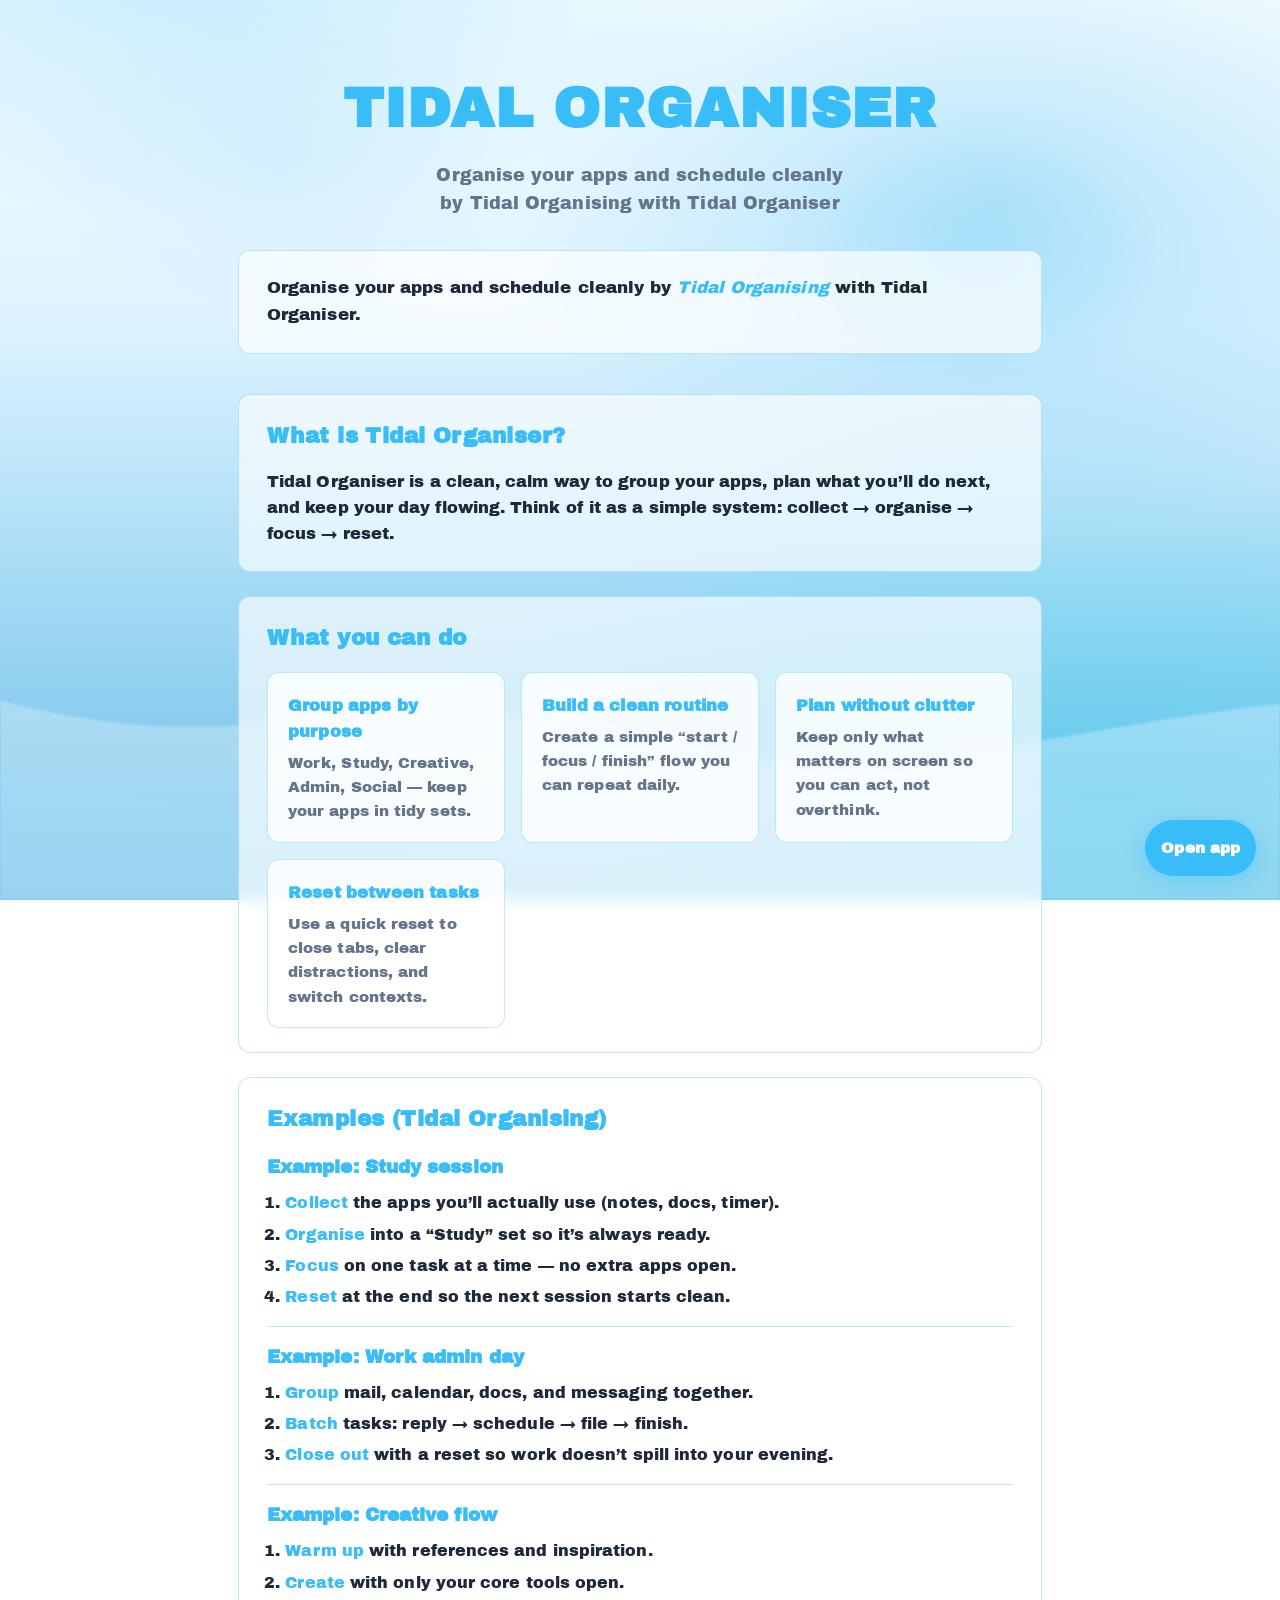
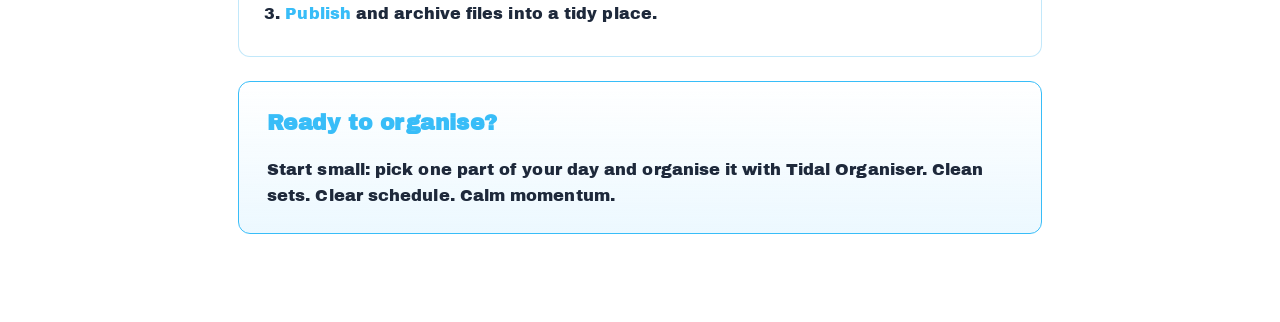
==== index.html @ 1179f768 "Add files via upload" ====
<!DOCTYPE html>
<html lang="en">
<head>
  <meta charset="UTF-8">
  <meta name="viewport" content="width=device-width, initial-scale=1.0">
  <title>TIDAL ORGANISER</title>
  <link rel="preconnect" href="https://fonts.googleapis.com">
  <link rel="preconnect" href="https://fonts.gstatic.com" crossorigin>
  <link href="https://fonts.googleapis.com/css2?family=Archivo+Black&display=swap" rel="stylesheet">
  <link rel="stylesheet" href="styles.css">
</head>
<body>
  <div class="wave-bg" aria-hidden="true"></div>

  <header class="header slide-up">
    <h1 class="brand">Tidal Organiser</h1>
    <p class="tagline">Organise your apps and schedule cleanly by Tidal Organising with Tidal Organiser</p>
  </header>

  <main class="main">
    <section class="intro slide-up">
      <p class="intro-text">Organise your apps and schedule cleanly by <em>Tidal Organising</em> with Tidal Organiser.</p>
    </section>

    <section class="panel slide-up">
      <h2 class="section-title">What is Tidal Organiser?</h2>
      <p class="body-text">
        Tidal Organiser is a clean, calm way to group your apps, plan what you’ll do next, and keep your day flowing.
        Think of it as a simple system: collect → organise → focus → reset.
      </p>
    </section>

    <section class="panel slide-up">
      <h2 class="section-title">What you can do</h2>
      <div class="feature-grid">
        <article class="feature-card">
          <h3 class="feature-title">Group apps by purpose</h3>
          <p class="feature-text">Work, Study, Creative, Admin, Social — keep your apps in tidy sets.</p>
        </article>
        <article class="feature-card">
          <h3 class="feature-title">Build a clean routine</h3>
          <p class="feature-text">Create a simple “start / focus / finish” flow you can repeat daily.</p>
        </article>
        <article class="feature-card">
          <h3 class="feature-title">Plan without clutter</h3>
          <p class="feature-text">Keep only what matters on screen so you can act, not overthink.</p>
        </article>
        <article class="feature-card">
          <h3 class="feature-title">Reset between tasks</h3>
          <p class="feature-text">Use a quick reset to close tabs, clear distractions, and switch contexts.</p>
        </article>
      </div>
    </section>

    <section class="panel slide-up">
      <h2 class="section-title">Examples (Tidal Organising)</h2>

      <div class="example">
        <h3 class="example-title">Example: Study session</h3>
        <ol class="steps">
          <li><strong>Collect</strong> the apps you’ll actually use (notes, docs, timer).</li>
          <li><strong>Organise</strong> into a “Study” set so it’s always ready.</li>
          <li><strong>Focus</strong> on one task at a time — no extra apps open.</li>
          <li><strong>Reset</strong> at the end so the next session starts clean.</li>
        </ol>
      </div>

      <div class="example">
        <h3 class="example-title">Example: Work admin day</h3>
        <ol class="steps">
          <li><strong>Group</strong> mail, calendar, docs, and messaging together.</li>
          <li><strong>Batch</strong> tasks: reply → schedule → file → finish.</li>
          <li><strong>Close out</strong> with a reset so work doesn’t spill into your evening.</li>
        </ol>
      </div>

      <div class="example">
        <h3 class="example-title">Example: Creative flow</h3>
        <ol class="steps">
          <li><strong>Warm up</strong> with references and inspiration.</li>
          <li><strong>Create</strong> with only your core tools open.</li>
          <li><strong>Publish</strong> and archive files into a tidy place.</li>
        </ol>
      </div>
    </section>

    <section class="panel cta slide-up">
      <h2 class="section-title">Ready to organise?</h2>
      <p class="body-text">
        Start small: pick one part of your day and organise it with Tidal Organiser. Clean sets. Clear schedule. Calm momentum.
      </p>
    </section>
  </main>
  <a href="app.html" id="open-app-btn" class="floating-signin-btn" title="Open app">Open app</a>
  <script src="slide-up.js"></script>
  <script>
    (function () {
      var btn = document.getElementById('open-app-btn');
      if (!btn) return;
      btn.href = new URL('app.html', window.location.href).href;
    })();
  </script>
</body>
</html>
---- styles.css ----
:root {
  --sky-white: #ffffff;
  --sky-light: #e0f4ff;
  --sky-blue: #87ceeb;
  --sky-deep: #5eb8e6;
  --tidal-accent: #38bdf8;
  --tidal-text: #1e293b;
  --tidal-text-muted: #64748b;
  --tidal-border: rgba(14, 165, 233, 0.25);
  --font-display: "Archivo Black", sans-serif;
  --font-body: "Archivo Black", sans-serif;
}

*,
*::before,
*::after {
  box-sizing: border-box;
}

/* Slide-up when appearing on screen */
.slide-up {
  opacity: 0;
  transform: translateY(28px);
  transition: opacity 0.6s ease-out, transform 0.6s ease-out;
}

.slide-up.visible {
  opacity: 1;
  transform: translateY(0);
}

body {
  margin: 0;
  min-height: 100vh;
  font-family: var(--font-body);
  font-weight: 400;
  color: var(--tidal-text);
  background: var(--sky-white);
  line-height: 1.6;
  overflow-x: hidden;
}

.signin-bar {
  position: sticky;
  top: 0;
  z-index: 10;
  padding: 0.6rem 1rem;
  font-size: 0.9rem;
  color: var(--tidal-text-muted);
  background: rgba(255, 255, 255, 0.9);
  border-bottom: 1px solid var(--tidal-border);
  backdrop-filter: blur(8px);
}

.signin-bar a {
  color: var(--tidal-accent);
  text-decoration: none;
}

.signin-bar a:hover {
  text-decoration: underline;
}

.signin-bar-email {
  font-size: 0.85em;
  opacity: 0.85;
}

.floating-signin-btn {
  position: fixed;
  bottom: 1.5rem;
  right: 1.5rem;
  z-index: 20;
  display: inline-flex;
  align-items: center;
  justify-content: center;
  min-width: 3.5rem;
  min-height: 3.5rem;
  padding: 0 1rem;
  font-family: var(--font-body);
  font-size: 0.95rem;
  font-weight: 600;
  color: #fff;
  background: var(--tidal-accent);
  border: none;
  border-radius: 50px;
  text-decoration: none;
  box-shadow: 0 4px 20px rgba(56, 189, 248, 0.45);
  transition: transform 0.2s, box-shadow 0.2s;
}

.floating-signin-btn:hover {
  transform: scale(1.05);
  box-shadow: 0 6px 24px rgba(56, 189, 248, 0.5);
}

.wave-bg {
  position: fixed;
  inset: 0;
  z-index: -1;
  background: linear-gradient(180deg, var(--sky-white) 0%, var(--sky-light) 35%, var(--sky-blue) 70%, var(--sky-deep) 100%);
}

.wave-bg::after {
  content: "";
  position: absolute;
  bottom: 0;
  left: 0;
  right: 0;
  height: 40vh;
  background: url("data:image/svg+xml,%3Csvg xmlns='http://www.w3.org/2000/svg' viewBox='0 0 1440 320'%3E%3Cpath fill='%2387ceeb' fill-opacity='0.5' d='M0,192L48,197.3C96,203,192,213,288,229.3C384,245,480,267,576,250.7C672,235,768,181,864,181.3C960,181,1056,235,1152,234.7C1248,235,1344,181,1392,154.7L1440,128L1440,320L0,320Z'%3E%3C/path%3E%3Cpath fill='%23e0f4ff' fill-opacity='0.6' d='M0,96L48,112C96,128,192,160,288,165.3C384,171,480,149,576,154.7C672,160,768,192,864,197.3C960,203,1056,181,1152,165.3C1248,149,1344,139,1392,133.3L1440,128L1440,320L0,320Z'%3E%3C/path%3E%3C/svg%3E") no-repeat bottom center;
  background-size: cover;
  pointer-events: none;
}

.header {
  padding: clamp(2rem, 5vw, 4rem) clamp(1.5rem, 4vw, 3rem) clamp(1.5rem, 3vw, 2rem);
  text-align: center;
}

.brand {
  font-family: var(--font-display);
  font-size: clamp(2.25rem, 6vw, 3.5rem);
  font-weight: 600;
  color: var(--tidal-accent);
  letter-spacing: 0.02em;
  margin: 0 0 0.5rem;
  text-transform: uppercase;
}

.tagline {
  font-size: clamp(0.95rem, 2vw, 1.1rem);
  font-weight: 300;
  color: var(--tidal-text-muted);
  max-width: 36ch;
  margin: 0 auto;
}

.main {
  max-width: 900px;
  margin: 0 auto;
  padding: 0 clamp(1.5rem, 4vw, 3rem) 4rem;
}

.intro {
  margin-bottom: 2.5rem;
  padding: 1.5rem 1.75rem;
  background: rgba(255, 255, 255, 0.7);
  border: 1px solid var(--tidal-border);
  border-radius: 12px;
  backdrop-filter: blur(8px);
}

.intro-text {
  margin: 0;
  font-size: 1.05rem;
  color: var(--tidal-text);
}

.intro-text em {
  font-family: var(--font-display);
  font-style: italic;
  color: var(--tidal-accent);
}

.section-title {
  font-family: var(--font-display);
  font-size: 1.5rem;
  font-weight: 600;
  color: var(--tidal-accent);
  margin: 0 0 1rem;
}

.panel {
  margin-bottom: 1.5rem;
  padding: 1.5rem 1.75rem;
  background: rgba(255, 255, 255, 0.65);
  border: 1px solid var(--tidal-border);
  border-radius: 12px;
  backdrop-filter: blur(8px);
}

.body-text {
  margin: 0;
  color: var(--tidal-text);
  font-weight: 300;
  font-size: 1.02rem;
}

.feature-grid {
  display: grid;
  grid-template-columns: repeat(auto-fit, minmax(220px, 1fr));
  gap: 1rem;
}

.feature-card {
  background: rgba(255, 255, 255, 0.8);
  border: 1px solid var(--tidal-border);
  border-radius: 12px;
  padding: 1.25rem 1.25rem 1.15rem;
  transition: transform 0.2s ease, border-color 0.2s ease, box-shadow 0.2s ease;
}

.feature-card:hover {
  transform: translateY(-2px);
  border-color: var(--tidal-accent);
  box-shadow: 0 10px 30px rgba(14, 165, 233, 0.15);
}

.feature-title {
  margin: 0 0 0.35rem;
  font-size: 1.02rem;
  font-weight: 600;
  letter-spacing: 0.01em;
  color: var(--tidal-accent);
}

.feature-text {
  margin: 0;
  color: var(--tidal-text-muted);
  font-size: 0.95rem;
  font-weight: 300;
}

.example {
  margin-top: 1rem;
  padding-top: 1rem;
  border-top: 1px solid var(--tidal-border);
}

.example:first-of-type {
  margin-top: 0;
  padding-top: 0;
  border-top: none;
}

.example-title {
  margin: 0 0 0.5rem;
  font-family: var(--font-display);
  font-weight: 600;
  font-size: 1.15rem;
  color: var(--tidal-accent);
}

.steps {
  margin: 0;
  padding-left: 1.15rem;
  color: var(--tidal-text);
  font-weight: 300;
}

.steps li {
  margin: 0.35rem 0;
}

.steps strong {
  color: var(--tidal-accent);
  font-weight: 500;
}

.cta {
  background: linear-gradient(180deg, rgba(255, 255, 255, 0.85), rgba(224, 244, 255, 0.6));
  border-color: var(--tidal-accent);
}

/* App page (signed-in) */
.app-shell {
  display: flex;
  height: 100vh;
  overflow: hidden;
}

.app-sidebar {
  width: 200px;
  height: 100vh;
  padding: 1.25rem 1rem;
  background: rgba(255, 255, 255, 0.9);
  border-right: 1px solid var(--tidal-border);
  backdrop-filter: blur(12px);
  display: flex;
  flex-direction: column;
  gap: 1rem;
  overflow: hidden;
  flex-shrink: 0;
}

.app-sidebar-title {
  font-family: var(--font-display);
  font-size: 1.1rem;
  letter-spacing: 0.12em;
  text-transform: uppercase;
  color: var(--tidal-accent);
}

.app-sidebar-nav {
  display: flex;
  flex-direction: column;
  gap: 0.5rem;
}

.app-sidebar-item {
  display: block;
  text-align: left;
  padding: 0.5rem 0.7rem;
  border-radius: 8px;
  border: 1px solid transparent;
  background: transparent;
  color: var(--tidal-text-muted);
  font-family: var(--font-body);
  font-size: 0.9rem;
  cursor: pointer;
  text-decoration: none;
  transition: background 0.15s ease, color 0.15s ease, border-color 0.15s ease;
}

.app-sidebar-item:hover {
  background: rgba(224, 244, 255, 0.8);
  border-color: var(--tidal-border);
  color: var(--tidal-text);
}

.app-sidebar-item.is-active {
  background: var(--tidal-accent);
  border-color: var(--tidal-accent);
  color: #fff;
}

.app-content {
  flex: 1;
  display: flex;
  flex-direction: column;
  min-height: 0;
  overflow-y: auto;
}
.app-header {
  position: sticky;
  top: 0;
  z-index: 15;
  display: flex;
  align-items: center;
  justify-content: space-between;
  padding: 0.9rem 1.5rem;
  background: rgba(255, 255, 255, 0.95);
  border-bottom: 1px solid var(--tidal-border);
  backdrop-filter: blur(10px);
}

.app-logo {
  font-family: var(--font-display);
  font-size: 1.15rem;
  letter-spacing: 0.08em;
  color: var(--tidal-accent);
}

.app-nav {
  display: flex;
  align-items: center;
  gap: 0.75rem;
  width: 100%;
}

.app-tab {
  border: 1px solid transparent;
  background: transparent;
  color: var(--tidal-text-muted);
  padding: 0.35rem 0.9rem;
  border-radius: 999px;
  font-family: var(--font-body);
  font-size: 0.9rem;
  cursor: pointer;
  transition: background 0.15s ease, color 0.15s ease, border-color 0.15s ease;
}

.app-tab:hover {
  border-color: var(--tidal-border);
  background: rgba(224, 244, 255, 0.7);
}

.app-tab-active {
  color: #fff;
  background: var(--tidal-accent);
  border-color: var(--tidal-accent);
}

.app-user {
  display: flex;
  flex-direction: column;
  align-items: flex-end;
  margin-left: 1rem;
}

.app-user-name {
  font-size: 0.9rem;
  font-weight: 600;
}

.app-user-email {
  font-size: 0.8rem;
  color: var(--tidal-text-muted);
}

.app-logout {
  margin-left: 0.75rem;
  font-size: 0.85rem;
  color: var(--tidal-accent);
  text-decoration: none;
}

.app-name-btn {
  margin-left: 0.75rem;
  border: 1px solid rgba(56, 189, 248, 0.35);
  background: rgba(255, 255, 255, 0.9);
  color: var(--tidal-text);
  border-radius: 999px;
  padding: 0.45rem 0.85rem;
  font-family: var(--font-body);
  font-size: 0.85rem;
  font-weight: 800;
  letter-spacing: 0.02em;
  cursor: pointer;
}

.app-points {
  margin-left: auto;
  padding: 0.35rem 0.7rem;
  border-radius: 999px;
  border: 1px solid var(--tidal-border);
  background: rgba(255, 255, 255, 0.9);
  color: var(--tidal-accent);
  font-size: 0.86rem;
  font-weight: 700;
}

.app-shards {
  padding: 0.35rem 0.7rem;
  border-radius: 999px;
  border: 1px solid rgba(236, 72, 153, 0.35);
  background: rgba(253, 242, 248, 0.9);
  color: #db2777;
  font-size: 0.86rem;
  font-weight: 700;
}

.app-streak {
  padding: 0.35rem 0.7rem;
  border-radius: 999px;
  border: 1px solid rgba(251, 146, 60, 0.4);
  background: rgba(255, 247, 237, 0.88);
  color: #c2410c;
  font-size: 0.86rem;
  font-weight: 700;
}

.app-logout:hover {
  text-decoration: underline;
}

.name-prompt-overlay {
  position: fixed;
  inset: 0;
  z-index: 2147483647;
  display: flex;
  align-items: center;
  justify-content: center;
  padding: 1.25rem;
  background: rgba(2, 6, 23, 0.45);
  opacity: 0;
  visibility: hidden;
  pointer-events: none;
  transition: opacity 0.22s ease, visibility 0.22s ease;
}

.name-prompt-overlay.is-open {
  opacity: 1;
  visibility: visible;
  pointer-events: auto;
}

.name-prompt-card {
  width: min(520px, 92vw);
  border-radius: 16px;
  border: 1px solid rgba(56, 189, 248, 0.28);
  background: rgba(255, 255, 255, 0.94);
  box-shadow: 0 20px 60px rgba(2, 132, 199, 0.18);
  backdrop-filter: blur(12px) saturate(1.1);
  padding: 1.05rem 1.05rem 1rem;
}

.name-prompt-title {
  margin: 0 0 0.2rem;
  font-family: var(--font-display);
  color: var(--tidal-accent);
  font-size: 1.1rem;
}

.name-prompt-subtitle {
  margin: 0 0 0.9rem;
  color: var(--tidal-text-muted);
  font-size: 0.92rem;
}

.name-prompt-form {
  display: flex;
  flex-direction: column;
  gap: 0.65rem;
}

.name-prompt-actions {
  display: flex;
  justify-content: flex-end;
  gap: 0.55rem;
}

.app-main {
  width: 100%;
  margin: 1.5rem 0 3rem;
  padding: 0 clamp(1.5rem, 4vw, 3rem);
  box-sizing: border-box;
}

#apps-panel {
  max-width: 900px;
  margin: 0 auto;
}

#schedule-panel {
  width: 100%;
  max-width: none;
}

#whiteboard-panel {
  width: 100%;
  max-width: none;
}

#customisation-panel {
  width: 100%;
  max-width: none;
}

.plinko-back-btn {
  border: 1px solid var(--tidal-border);
  background: #fff;
  color: var(--tidal-text);
  border-radius: 8px;
  font-family: var(--font-body);
  font-size: 0.85rem;
  padding: 0.35rem 0.65rem;
  cursor: pointer;
}

.whiteboard-embed-wrap {
  width: 100%;
  min-height: 70vh;
  border: 1px solid var(--tidal-border);
  border-radius: 12px;
  overflow: hidden;
  background: rgba(255, 255, 255, 0.85);
}

.whiteboard-embed-frame {
  width: 100%;
  height: 70vh;
  border: 0;
  display: block;
}

.app-panel {
  display: none;
}

.app-panel-active {
  display: block;
}

/* Apps: Add link + link cards */
.apps-toolbar {
  display: flex;
  align-items: center;
  gap: 0.65rem;
  margin-bottom: 1.25rem;
}

.add-link-btn {
  display: inline-flex;
  align-items: center;
  padding: 0.5rem 1rem;
  font-family: var(--font-body);
  font-size: 0.95rem;
  font-weight: 600;
  color: #fff;
  background: var(--tidal-accent);
  border: none;
  border-radius: 8px;
  cursor: pointer;
  transition: transform 0.15s ease, box-shadow 0.15s ease;
}

.add-link-btn:hover {
  transform: translateY(-1px);
  box-shadow: 0 4px 14px rgba(56, 189, 248, 0.4);
}

.add-link-btn-danger {
  background: #fff;
  color: #ef4444;
  border: 1px solid rgba(239, 68, 68, 0.45);
}

.add-link-btn-danger:hover {
  box-shadow: 0 4px 14px rgba(239, 68, 68, 0.24);
}

.add-link-btn-danger.is-active {
  background: #ef4444;
  color: #fff;
  border-color: #ef4444;
}

#edit-apps-btn.is-active {
  background: #0ea5e9;
  border-color: #0284c7;
  color: #fff;
}

.upcoming-panel {
  margin-bottom: 1rem;
  padding: 0.9rem 1rem;
  background: rgba(255, 255, 255, 0.88);
  border: 1px solid var(--tidal-border);
  border-radius: 12px;
  min-height: 130px;
}

.upcoming-header {
  display: flex;
  align-items: baseline;
  justify-content: space-between;
  margin-bottom: 0.65rem;
  gap: 0.5rem;
}

.upcoming-title {
  margin: 0;
  font-family: var(--font-display);
  font-size: 1rem;
  color: var(--tidal-accent);
}

.upcoming-subtitle {
  font-size: 0.78rem;
  color: var(--tidal-text-muted);
}

.upcoming-list {
  margin: 0;
  padding: 0;
  list-style: none;
  display: grid;
  gap: 0.45rem;
}

.upcoming-item {
  display: grid;
  grid-template-columns: auto minmax(0, 1fr) auto;
  align-items: stretch;
  gap: 0.55rem;
  padding: 0.45rem 0.5rem;
  border-radius: 8px;
  background: rgba(224, 244, 255, 0.45);
  border: 1px solid rgba(158, 207, 232, 0.45);
}

.upcoming-item-color {
  width: 8px;
  min-height: 100%;
  border-radius: 99px;
}

.upcoming-item-main {
  display: flex;
  flex-direction: column;
  justify-content: center;
  min-width: 0;
}

.upcoming-item-name {
  font-size: 0.88rem;
  font-weight: 600;
  color: var(--tidal-text);
  white-space: normal;
  overflow: visible;
  text-overflow: initial;
}

.upcoming-overdue-warning {
  color: #b91c1c;
  font-size: 0.72rem;
  font-weight: 700;
  margin-left: 0.3rem;
}

.upcoming-item-time {
  font-size: 0.8rem;
  color: var(--tidal-text-muted);
}

.upcoming-timer {
  margin-top: 0.2rem;
  font-size: 0.75rem;
  color: var(--tidal-accent);
  font-weight: 700;
  font-variant-numeric: tabular-nums;
}

.upcoming-timer.done-time {
  color: rgba(21, 128, 61, 0.95);
}

.upcoming-item-actions {
  display: flex;
  flex-direction: column;
  gap: 0.3rem;
  justify-content: center;
}

.upcoming-priority-edit {
  margin-top: 0.25rem;
  font-size: 0.75rem;
  color: var(--tidal-text-muted);
}

.upcoming-status-btn {
  border: 1px solid var(--tidal-border);
  background: rgba(255, 255, 255, 0.85);
  color: var(--tidal-text-muted);
  border-radius: 6px;
  font-size: 0.73rem;
  line-height: 1;
  padding: 0.3rem 0.42rem;
  cursor: pointer;
}

.upcoming-delete-btn {
  border: 1px solid rgba(239, 68, 68, 0.5);
  background: rgba(255, 255, 255, 0.92);
  color: #b91c1c;
  border-radius: 6px;
  font-size: 0.73rem;
  line-height: 1;
  padding: 0.3rem 0.42rem;
  cursor: pointer;
}

.upcoming-delete-btn:hover {
  background: rgba(254, 242, 242, 0.9);
}

.upcoming-status-btn:hover {
  border-color: var(--tidal-accent);
  color: var(--tidal-text);
}

.upcoming-status-btn.is-active {
  background: var(--tidal-accent);
  color: #fff;
  border-color: var(--tidal-accent);
}

.upcoming-item.status-done .upcoming-status-btn.is-active {
  background: rgba(22, 163, 74, 0.95);
  border-color: rgba(22, 163, 74, 0.95);
}

.upcoming-item.status-in_progress {
  background: rgba(56, 189, 248, 0.16);
  border-color: rgba(56, 189, 248, 0.4);
}

.upcoming-item.status-done {
  background: rgba(34, 197, 94, 0.16);
  border-color: rgba(34, 197, 94, 0.45);
  backdrop-filter: blur(6px);
  box-shadow: inset 0 1px 0 rgba(255, 255, 255, 0.45);
}

.upcoming-item.status-done .upcoming-item-name,
.upcoming-item.status-done .upcoming-item-time {
  color: rgba(22, 101, 52, 0.96);
}

.upcoming-item.status-done .upcoming-item-color {
  background: linear-gradient(180deg, rgba(74, 222, 128, 0.95), rgba(22, 163, 74, 0.95)) !important;
}

.schedule-priority-badge {
  display: inline-flex;
  align-items: center;
  margin-left: 0.35rem;
  padding: 0.08rem 0.42rem;
  border-radius: 999px;
  border: 1px solid transparent;
  font-size: 0.66rem;
  font-weight: 700;
  text-transform: uppercase;
  letter-spacing: 0.02em;
}

.schedule-priority-badge.priority-high {
  background: rgba(254, 226, 226, 0.95);
  border-color: rgba(239, 68, 68, 0.45);
  color: #b91c1c;
}

.schedule-priority-badge.priority-medium {
  background: rgba(254, 243, 199, 0.95);
  border-color: rgba(245, 158, 11, 0.45);
  color: #92400e;
}

.schedule-priority-badge.priority-low {
  background: rgba(220, 252, 231, 0.95);
  border-color: rgba(34, 197, 94, 0.45);
  color: #166534;
}

.schedule-priority-badge.priority-none {
  background: rgba(226, 232, 240, 0.85);
  border-color: rgba(100, 116, 139, 0.35);
  color: #334155;
}

.schedule-priority-select {
  padding: 0.22rem 0.4rem;
  border-radius: 7px;
  border: 1px solid var(--tidal-border);
  font-family: var(--font-body);
  font-size: 0.74rem;
  background: rgba(255, 255, 255, 0.92);
  color: var(--tidal-text);
}

.inline-priority-select {
  margin-left: 0.28rem;
}

.upcoming-item.is-fading-out {
  opacity: 0;
  transform: translateY(-6px);
  transition: opacity 0.22s ease, transform 0.22s ease;
}

.upcoming-empty {
  color: var(--tidal-text-muted);
  font-size: 0.9rem;
  padding: 0.25rem 0.1rem;
}

.upcoming-view-all-btn {
  margin-top: 0.65rem;
  width: 100%;
  border: 1px solid var(--tidal-border);
  background: #fff;
  color: var(--tidal-accent);
  border-radius: 8px;
  padding: 0.52rem 0.75rem;
  font-family: var(--font-body);
  font-size: 0.86rem;
  font-weight: 700;
  cursor: pointer;
}

.upcoming-view-all-btn:hover {
  border-color: var(--tidal-accent);
  background: rgba(224, 244, 255, 0.55);
}

.daily-motivation-panel {
  width: min(320px, 100%);
  min-height: 360px;
  margin: 0;
  padding: 0.9rem 1rem;
  background: rgba(255, 255, 255, 0.9);
  border: 1px solid var(--tidal-border);
  border-radius: 12px;
  box-sizing: border-box;
  flex-shrink: 0;
}

.daily-motivation-title {
  margin: 0 0 0.65rem;
  text-align: right;
  font-family: var(--font-display);
  font-size: 1rem;
  color: var(--tidal-accent);
}

.daily-motivation-text {
  margin: 0;
  font-size: 0.92rem;
  line-height: 1.55;
  color: var(--tidal-text);
}

.daily-quests {
  margin-top: 0.85rem;
  padding-top: 0.7rem;
  border-top: 1px solid var(--tidal-border);
}

.daily-quests-title {
  margin: 0 0 0.45rem;
  font-size: 0.86rem;
  color: var(--tidal-accent);
  font-family: var(--font-display);
}

.daily-quests-list {
  margin: 0;
  padding: 0;
  list-style: none;
  display: flex;
  flex-direction: column;
  gap: 0.35rem;
}

.daily-quests-item {
  display: flex;
  align-items: center;
  justify-content: space-between;
  gap: 0.5rem;
  font-size: 0.78rem;
  color: var(--tidal-text);
  padding: 0.35rem 0.45rem;
  border-radius: 8px;
  background: rgba(224, 244, 255, 0.5);
  border: 1px solid rgba(158, 207, 232, 0.45);
}

.daily-quests-item.is-complete {
  border-color: rgba(74, 222, 128, 0.5);
  background: rgba(34, 197, 94, 0.12);
  color: #166534;
}

.daily-quests-points {
  font-weight: 700;
  color: var(--tidal-accent);
}

.main-menu-lower {
  display: flex;
  align-items: flex-start;
  gap: 1rem;
}

.main-menu-lower .app-links-grid {
  flex: 1;
  min-width: 0;
}

@media (max-width: 980px) {
  .main-menu-lower {
    flex-direction: column;
  }

  .daily-motivation-panel {
    width: 100%;
    min-height: 0;
  }
}

#all-schedules-panel {
  width: 100%;
  max-width: none;
}

.all-schedules-panel-card {
  background: rgba(255, 255, 255, 0.92);
  border: 1px solid var(--tidal-border);
  border-radius: 12px;
  padding: 0.85rem 0.95rem;
}

.all-schedules-controls {
  margin-top: 0.6rem;
  display: flex;
  align-items: center;
  gap: 0.55rem;
}

.all-schedules-list {
  margin-top: 0.65rem;
}

.all-schedules-date-header {
  list-style: none;
  margin: 0.15rem 0 0.25rem;
  padding: 0.2rem 0.2rem;
  font-family: var(--font-display);
  font-size: 0.95rem;
  color: var(--tidal-accent);
}

.schedule-complete-overlay {
  position: fixed;
  inset: 0;
  z-index: 2147483646;
  display: none;
  align-items: center;
  justify-content: center;
  background: rgba(15, 23, 42, 0.24);
  backdrop-filter: blur(2px);
}

.schedule-complete-overlay.is-open {
  display: flex;
  animation: schedule-complete-fade 1.9s ease forwards;
}

.schedule-complete-card {
  background: rgba(255, 255, 255, 0.92);
  border: 1px solid rgba(34, 197, 94, 0.55);
  border-radius: 14px;
  padding: 1rem 1.2rem;
  min-width: min(560px, 92vw);
  text-align: center;
  box-shadow: 0 16px 35px rgba(0, 0, 0, 0.18);
}

.schedule-complete-card h3 {
  margin: 0 0 0.3rem;
  font-family: var(--font-display);
  color: #16a34a;
}

.schedule-complete-card p {
  margin: 0;
  color: var(--tidal-text);
  font-size: 0.95rem;
}

.streak-login-overlay {
  position: fixed;
  inset: 0;
  z-index: 2147483645;
  display: none;
  align-items: center;
  justify-content: center;
  background: rgba(15, 23, 42, 0.22);
  backdrop-filter: blur(2px);
}

.streak-login-overlay.is-open {
  display: flex;
  animation: streak-login-fade 2.2s ease forwards;
}

.streak-login-card {
  background: rgba(255, 255, 255, 0.95);
  border: 1px solid rgba(251, 146, 60, 0.55);
  border-radius: 14px;
  padding: 1rem 1.3rem;
  min-width: min(560px, 92vw);
  text-align: center;
  box-shadow: 0 16px 35px rgba(0, 0, 0, 0.2);
}

.streak-login-card h3 {
  margin: 0;
  font-family: var(--font-display);
  color: #c2410c;
  font-size: 1.1rem;
}

@keyframes schedule-complete-fade {
  0% { opacity: 0; }
  12% { opacity: 1; }
  76% { opacity: 1; }
  100% { opacity: 0; }
}

@keyframes streak-login-fade {
  0% { opacity: 0; }
  12% { opacity: 1; }
  80% { opacity: 1; }
  100% { opacity: 0; }
}

.app-links-grid {
  display: grid;
  grid-template-columns: repeat(auto-fill, minmax(100px, 1fr));
  gap: 1rem;
}

.app-link-card {
  display: flex;
  flex-direction: column;
  align-items: center;
  justify-content: center;
  padding: 1rem 0.75rem;
  background: rgba(255, 255, 255, 0.8);
  border: 1px solid var(--tidal-border);
  border-radius: 12px;
  text-decoration: none;
  color: var(--tidal-text);
  width: 100%;
  font-family: var(--font-body);
  cursor: pointer;
  transition: border-color 0.2s ease, box-shadow 0.2s ease, transform 0.2s ease;
}

.app-link-card:hover {
  border-color: var(--tidal-accent);
  box-shadow: 0 6px 20px rgba(56, 189, 248, 0.15);
  transform: translateY(-2px);
}

.app-link-card-delete {
  border-color: rgba(239, 68, 68, 0.5);
  cursor: pointer;
  position: relative;
}

.app-link-card-delete:hover {
  border-color: #ef4444;
  box-shadow: 0 6px 18px rgba(239, 68, 68, 0.2);
}

.app-link-remove-badge {
  margin-top: 0.45rem;
  padding: 0.14rem 0.4rem;
  border-radius: 999px;
  background: #ef4444;
  color: #fff;
  font-size: 0.72rem;
  font-weight: 600;
}

.app-link-edit-badge {
  margin-top: 0.35rem;
  padding: 0.1rem 0.35rem;
  border-radius: 999px;
  background: rgba(14, 165, 233, 0.16);
  color: var(--tidal-accent);
  font-size: 0.68rem;
  font-weight: 700;
}

.app-link-icon {
  width: 48px;
  height: 48px;
  object-fit: contain;
  margin-bottom: 0.5rem;
}

.app-link-icon-large {
  transform: scale(1.5);
  transform-origin: center;
}

.app-link-folder {
  border-style: dashed;
}

.app-link-folder-icon {
  font-size: 1.7rem;
  line-height: 1;
  margin-bottom: 0.45rem;
}

.app-link-folder-count {
  margin-top: 0.3rem;
  font-size: 0.72rem;
  color: var(--tidal-text-muted);
  font-weight: 700;
}

.app-links-grid.is-editing:not(.is-drag-active) .app-link-card {
  animation: app-card-wiggle 0.55s ease-in-out infinite alternate;
}

.app-link-card.is-dragging {
  opacity: 0.45;
  transform: scale(0.98);
}

.app-link-folder.is-drop-target {
  border-color: var(--tidal-accent);
  box-shadow: 0 0 0 2px rgba(56, 189, 248, 0.34), 0 8px 20px rgba(56, 189, 248, 0.2);
}

.app-link-card.is-swap-target {
  border-color: rgba(56, 189, 248, 0.75);
  box-shadow: 0 0 0 2px rgba(56, 189, 248, 0.25), 0 8px 16px rgba(56, 189, 248, 0.18);
  transform: scale(1.03);
}

@keyframes app-card-wiggle {
  0% { transform: rotate(-1.2deg); }
  100% { transform: rotate(1.2deg); }
}

.app-edit-overlay,
.folder-view-overlay {
  position: fixed;
  inset: 0;
  z-index: 2147483646;
  display: flex;
  align-items: center;
  justify-content: center;
  padding: 1rem;
  background: rgba(2, 6, 23, 0.4);
  backdrop-filter: blur(3px);
  opacity: 0;
  visibility: hidden;
  pointer-events: none;
  transition: opacity 0.24s ease, visibility 0.24s ease, backdrop-filter 0.24s ease;
}

.app-edit-overlay.is-open,
.folder-view-overlay.is-open {
  opacity: 1;
  visibility: visible;
  pointer-events: auto;
}

.app-edit-card,
.folder-view-card {
  width: min(560px, 94vw);
  border-radius: 14px;
  border: 1px solid var(--tidal-border);
  background: rgba(255, 255, 255, 0.95);
  box-shadow: 0 16px 32px rgba(0, 0, 0, 0.26);
  padding: 1rem 1.1rem;
  opacity: 0;
  transform: translateY(8px) scale(0.985);
  transition: opacity 0.22s ease, transform 0.22s ease;
}

.app-edit-overlay.is-open .app-edit-card,
.folder-view-overlay.is-open .folder-view-card {
  opacity: 1;
  transform: translateY(0) scale(1);
}

.app-edit-title,
.folder-view-title {
  margin: 0;
  font-family: var(--font-display);
  color: var(--tidal-accent);
  font-size: 1.1rem;
}

.app-edit-subtitle {
  margin: 0.3rem 0 0.7rem;
  color: var(--tidal-text-muted);
  font-size: 0.9rem;
}

.app-edit-actions {
  display: flex;
  flex-wrap: wrap;
  gap: 0.5rem;
}

.app-edit-rename-row {
  margin-top: 0.75rem;
  display: flex;
  gap: 0.5rem;
}

.app-edit-rename-row .add-link-input {
  flex: 1;
}

.folder-view-header {
  display: flex;
  justify-content: space-between;
  align-items: center;
  gap: 0.5rem;
}

.folder-view-list {
  margin: 0.8rem 0 0;
  padding: 0;
  list-style: none;
  display: grid;
  gap: 0.45rem;
}

.folder-view-item {
  display: flex;
  align-items: center;
  gap: 0.45rem;
}

.folder-view-empty {
  color: var(--tidal-text-muted);
  font-size: 0.9rem;
  padding: 0.2rem 0.1rem;
}

.folder-view-app-btn {
  flex: 1;
  display: flex;
  align-items: center;
  gap: 0.55rem;
  border: 1px solid var(--tidal-border);
  border-radius: 10px;
  background: rgba(255, 255, 255, 0.88);
  padding: 0.5rem 0.6rem;
  text-align: left;
  font-family: var(--font-body);
  cursor: pointer;
}

.folder-view-app-btn:hover {
  border-color: var(--tidal-accent);
}

.folder-view-app-icon {
  width: 24px;
  height: 24px;
  object-fit: contain;
  flex-shrink: 0;
}

.folder-view-app-icon-large {
  transform: scale(1.5);
  transform-origin: center;
}

.folder-view-app-name {
  font-size: 0.87rem;
  color: var(--tidal-text);
}

.folder-view-remove-btn {
  border: 1px solid var(--tidal-border);
  background: rgba(255, 255, 255, 0.92);
  color: var(--tidal-text-muted);
  border-radius: 8px;
  font-family: var(--font-body);
  font-size: 0.78rem;
  padding: 0.4rem 0.55rem;
  cursor: pointer;
  white-space: nowrap;
}

.folder-view-remove-btn:hover {
  border-color: var(--tidal-accent);
  color: var(--tidal-text);
}

.tidal-store-header {
  display: grid;
  gap: 0.6rem;
  margin-top: 0.75rem;
}

.tidal-store-search-row {
  display: flex;
  align-items: center;
  gap: 0.5rem;
}

#tidal-store-all-apps-btn.is-active {
  background: var(--tidal-accent);
  color: #fff;
  border-color: var(--tidal-accent);
}

.tidal-store-search {
  flex: 1;
  max-width: min(520px, 100%);
}

.tidal-store-section {
  margin-top: 1rem;
  padding-top: 0.65rem;
  border-top: 1px solid var(--tidal-border);
}

.tidal-store-grid {
  display: grid;
  grid-template-columns: repeat(auto-fill, minmax(180px, 1fr));
  gap: 0.55rem;
}

.tidal-store-app-btn {
  min-height: 52px;
  justify-content: flex-start;
}

.store-app-overlay {
  position: fixed;
  inset: 0;
  z-index: 2147483646;
  display: flex;
  align-items: center;
  justify-content: center;
  padding: 1rem;
  background: rgba(2, 6, 23, 0.45);
  backdrop-filter: blur(3px);
  opacity: 0;
  visibility: hidden;
  pointer-events: none;
  transition: opacity 0.24s ease, visibility 0.24s ease;
}

.store-app-overlay.is-open {
  opacity: 1;
  visibility: visible;
  pointer-events: auto;
}

.store-app-card {
  width: min(620px, 94vw);
  border-radius: 14px;
  border: 1px solid var(--tidal-border);
  background: rgba(255, 255, 255, 0.96);
  box-shadow: 0 16px 34px rgba(0, 0, 0, 0.26);
  padding: 0.95rem 1rem 1rem;
  opacity: 0;
  transform: translateY(8px) scale(0.985);
  transition: opacity 0.22s ease, transform 0.22s ease;
}

.store-app-overlay.is-open .store-app-card {
  opacity: 1;
  transform: translateY(0) scale(1);
}

.store-app-close-btn {
  margin-left: auto;
  display: block;
}

.store-app-main {
  margin-top: 0.45rem;
  display: grid;
  grid-template-columns: 1fr auto;
  gap: 0.9rem;
  align-items: start;
}

.store-app-title {
  margin: 0 0 0.35rem;
  font-family: var(--font-display);
  color: var(--tidal-accent);
  font-size: 1.2rem;
}

.store-app-description {
  margin: 0 0 0.75rem;
  color: var(--tidal-text-muted);
  font-size: 0.92rem;
  line-height: 1.45;
}

.store-app-logo {
  width: 76px;
  height: 76px;
  object-fit: contain;
}

/* Ensure custom theme contrast consistency on newly added UI */
body.theme-space .tidal-store-app-btn,
body.theme-volcano .tidal-store-app-btn,
body.theme-forest .tidal-store-app-btn,
body.theme-sunset .tidal-store-app-btn,
body.theme-lavender .tidal-store-app-btn,
body.theme-neon .tidal-store-app-btn,
body.theme-sand .tidal-store-app-btn,
body.theme-midnight .tidal-store-app-btn,
body.theme-steph .tidal-store-app-btn,
body.theme-dark .tidal-store-app-btn {
  background: var(--theme-surface-alt, rgba(12, 14, 20, 0.95));
  border-color: var(--theme-border, rgba(255, 255, 255, 0.2));
  color: var(--theme-text, #fff);
}

body.theme-space .tidal-store-search,
body.theme-volcano .tidal-store-search,
body.theme-forest .tidal-store-search,
body.theme-sunset .tidal-store-search,
body.theme-lavender .tidal-store-search,
body.theme-neon .tidal-store-search,
body.theme-sand .tidal-store-search,
body.theme-midnight .tidal-store-search,
body.theme-steph .tidal-store-search,
body.theme-dark .tidal-store-search {
  background: var(--theme-surface-alt, rgba(12, 14, 20, 0.95));
  border-color: var(--theme-border, rgba(255, 255, 255, 0.2));
  color: var(--theme-text, #fff);
}

body.theme-space .tidal-store-search::placeholder,
body.theme-volcano .tidal-store-search::placeholder,
body.theme-forest .tidal-store-search::placeholder,
body.theme-sunset .tidal-store-search::placeholder,
body.theme-lavender .tidal-store-search::placeholder,
body.theme-neon .tidal-store-search::placeholder,
body.theme-sand .tidal-store-search::placeholder,
body.theme-midnight .tidal-store-search::placeholder,
body.theme-steph .tidal-store-search::placeholder,
body.theme-dark .tidal-store-search::placeholder {
  color: var(--theme-muted, rgba(245, 248, 255, 0.82));
}

body.theme-space :is(.folder-view-app-name, .store-app-description, .app-edit-subtitle, .daily-motivation-text, .games-panel-text, .upcoming-item-time, .upcoming-subtitle, .schedule-day-field, .schedule-day-activity-time, .all-schedules-date-header, .unlockable-style-desc, .unlockable-style-status),
body.theme-volcano :is(.folder-view-app-name, .store-app-description, .app-edit-subtitle, .daily-motivation-text, .games-panel-text, .upcoming-item-time, .upcoming-subtitle, .schedule-day-field, .schedule-day-activity-time, .all-schedules-date-header, .unlockable-style-desc, .unlockable-style-status),
body.theme-forest :is(.folder-view-app-name, .store-app-description, .app-edit-subtitle, .daily-motivation-text, .games-panel-text, .upcoming-item-time, .upcoming-subtitle, .schedule-day-field, .schedule-day-activity-time, .all-schedules-date-header, .unlockable-style-desc, .unlockable-style-status),
body.theme-sunset :is(.folder-view-app-name, .store-app-description, .app-edit-subtitle, .daily-motivation-text, .games-panel-text, .upcoming-item-time, .upcoming-subtitle, .schedule-day-field, .schedule-day-activity-time, .all-schedules-date-header, .unlockable-style-desc, .unlockable-style-status),
body.theme-lavender :is(.folder-view-app-name, .store-app-description, .app-edit-subtitle, .daily-motivation-text, .games-panel-text, .upcoming-item-time, .upcoming-subtitle, .schedule-day-field, .schedule-day-activity-time, .all-schedules-date-header, .unlockable-style-desc, .unlockable-style-status),
body.theme-neon :is(.folder-view-app-name, .store-app-description, .app-edit-subtitle, .daily-motivation-text, .games-panel-text, .upcoming-item-time, .upcoming-subtitle, .schedule-day-field, .schedule-day-activity-time, .all-schedules-date-header, .unlockable-style-desc, .unlockable-style-status),
body.theme-sand :is(.folder-view-app-name, .store-app-description, .app-edit-subtitle, .daily-motivation-text, .games-panel-text, .upcoming-item-time, .upcoming-subtitle, .schedule-day-field, .schedule-day-activity-time, .all-schedules-date-header, .unlockable-style-desc, .unlockable-style-status),
body.theme-midnight :is(.folder-view-app-name, .store-app-description, .app-edit-subtitle, .daily-motivation-text, .games-panel-text, .upcoming-item-time, .upcoming-subtitle, .schedule-day-field, .schedule-day-activity-time, .all-schedules-date-header, .unlockable-style-desc, .unlockable-style-status),
body.theme-steph :is(.folder-view-app-name, .store-app-description, .app-edit-subtitle, .daily-motivation-text, .games-panel-text, .upcoming-item-time, .upcoming-subtitle, .schedule-day-field, .schedule-day-activity-time, .all-schedules-date-header, .unlockable-style-desc, .unlockable-style-status) {
  color: var(--theme-muted, rgba(245, 248, 255, 0.88));
}

body.theme-space :is(.app-link-name, .upcoming-item-name, .schedule-day-activity-name, .store-app-title, .app-edit-title, .folder-view-title, .unlockable-style-name),
body.theme-volcano :is(.app-link-name, .upcoming-item-name, .schedule-day-activity-name, .store-app-title, .app-edit-title, .folder-view-title, .unlockable-style-name),
body.theme-forest :is(.app-link-name, .upcoming-item-name, .schedule-day-activity-name, .store-app-title, .app-edit-title, .folder-view-title, .unlockable-style-name),
body.theme-sunset :is(.app-link-name, .upcoming-item-name, .schedule-day-activity-name, .store-app-title, .app-edit-title, .folder-view-title, .unlockable-style-name),
body.theme-lavender :is(.app-link-name, .upcoming-item-name, .schedule-day-activity-name, .store-app-title, .app-edit-title, .folder-view-title, .unlockable-style-name),
body.theme-neon :is(.app-link-name, .upcoming-item-name, .schedule-day-activity-name, .store-app-title, .app-edit-title, .folder-view-title, .unlockable-style-name),
body.theme-sand :is(.app-link-name, .upcoming-item-name, .schedule-day-activity-name, .store-app-title, .app-edit-title, .folder-view-title, .unlockable-style-name),
body.theme-midnight :is(.app-link-name, .upcoming-item-name, .schedule-day-activity-name, .store-app-title, .app-edit-title, .folder-view-title, .unlockable-style-name),
body.theme-steph :is(.app-link-name, .upcoming-item-name, .schedule-day-activity-name, .store-app-title, .app-edit-title, .folder-view-title, .unlockable-style-name) {
  color: var(--theme-text, #fff);
}

body.theme-space :is(.folder-view-remove-btn, .store-app-close-btn),
body.theme-volcano :is(.folder-view-remove-btn, .store-app-close-btn),
body.theme-forest :is(.folder-view-remove-btn, .store-app-close-btn),
body.theme-sunset :is(.folder-view-remove-btn, .store-app-close-btn),
body.theme-lavender :is(.folder-view-remove-btn, .store-app-close-btn),
body.theme-neon :is(.folder-view-remove-btn, .store-app-close-btn),
body.theme-sand :is(.folder-view-remove-btn, .store-app-close-btn),
body.theme-midnight :is(.folder-view-remove-btn, .store-app-close-btn),
body.theme-steph :is(.folder-view-remove-btn, .store-app-close-btn),
body.theme-dark :is(.folder-view-remove-btn, .store-app-close-btn) {
  background: var(--theme-surface-alt, rgba(12, 14, 20, 0.95));
  color: var(--theme-text, #fff);
  border-color: var(--theme-border, rgba(255, 255, 255, 0.2));
}

.app-link-name {
  font-size: 0.85rem;
  font-weight: 500;
  text-align: center;
  word-break: break-word;
  line-height: 1.2;
}

.add-link-panel {
  margin-bottom: 1.25rem;
  max-height: 0;
  opacity: 0;
  transform: translateY(6px);
  overflow: hidden;
  pointer-events: none;
  transition: opacity 0.2s ease, transform 0.2s ease, max-height 0.2s ease;
}

.add-link-panel.is-open {
  opacity: 1;
  transform: translateY(0);
  max-height: 220px;
  pointer-events: auto;
}

.add-link-form {
  padding: 1rem 1.25rem;
  background: rgba(255, 255, 255, 0.92);
  border: 1px solid var(--tidal-border);
  border-radius: 12px;
  display: grid;
  grid-template-columns: minmax(0, 2fr) minmax(0, 2fr) auto;
  gap: 0.75rem 1rem;
  align-items: end;
}

.add-link-field {
  display: flex;
  flex-direction: column;
}

.add-link-label {
  font-size: 0.75rem;
  color: var(--tidal-text-muted);
  margin-bottom: 0.15rem;
}

.add-link-input {
  font-family: var(--font-body);
  font-size: 0.9rem;
  padding: 0.45rem 0.6rem;
  border-radius: 6px;
  border: 1px solid var(--tidal-border);
}

.add-link-actions {
  display: flex;
  gap: 0.5rem;
}

.add-link-save,
.add-link-cancel {
  font-family: var(--font-body);
  font-size: 0.85rem;
  padding: 0.45rem 0.9rem;
  border-radius: 6px;
  border: 1px solid transparent;
  cursor: pointer;
}

.add-link-save {
  background: var(--tidal-accent);
  color: #fff;
  border-color: var(--tidal-accent);
}

.add-link-cancel {
  background: #fff;
  color: var(--tidal-text-muted);
  border-color: var(--tidal-border);
}

/* Group modal (work in progress) */
.group-overlay {
  position: fixed;
  inset: 0;
  z-index: 100;
  background: rgba(0, 0, 0, 0.4);
  display: none;
  align-items: center;
  justify-content: center;
  padding: 1rem;
  backdrop-filter: blur(4px);
}

.group-overlay.is-open {
  display: flex;
}

.page-transition {
  position: fixed;
  inset: 0;
  z-index: 2147483647;
  overflow: hidden;
  opacity: 0;
  visibility: hidden;
  transition: opacity 0.2s ease-out;
  pointer-events: none;
}

.page-transition.is-active {
  opacity: 1;
  visibility: visible;
}

.page-transition-panel {
  position: absolute;
  top: 0;
  height: 100%;
  width: 50%;
  background: var(--transition-color, #fff);
  will-change: transform;
}

.page-transition-panel-left {
  left: 0;
  transform: translateX(-100%);
}

.page-transition-panel-right {
  right: 0;
  transform: translateX(100%);
}

.page-transition.is-active .page-transition-panel-left {
  animation: page-panels-left 1.6s forwards;
}

.page-transition.is-active .page-transition-panel-right {
  animation: page-panels-right 1.6s forwards;
}

@keyframes page-panels-left {
  0% { transform: translateX(-100%); }
  28% { transform: translateX(0%); }
  62% { transform: translateX(0%); }
  100% { transform: translateX(-100%); }
}

@keyframes page-panels-right {
  0% { transform: translateX(100%); }
  28% { transform: translateX(0%); }
  62% { transform: translateX(0%); }
  100% { transform: translateX(100%); }
}

.group-modal {
  width: 100%;
  max-width: 360px;
  background: var(--sky-white);
  border-radius: 16px;
  border: 1px solid var(--tidal-border);
  box-shadow: 0 20px 60px rgba(0, 0, 0, 0.2);
  overflow: hidden;
}

.group-modal-header {
  display: flex;
  align-items: center;
  justify-content: space-between;
  padding: 0.9rem 1rem;
  border-bottom: 1px solid var(--tidal-border);
  background: rgba(224, 244, 255, 0.5);
}

.group-modal-title {
  margin: 0;
  font-family: var(--font-display);
  font-size: 1.1rem;
  color: var(--tidal-accent);
}

.group-close {
  background: none;
  border: none;
  font-size: 1.5rem;
  line-height: 1;
  color: var(--tidal-text-muted);
  cursor: pointer;
  padding: 0 0.25rem;
}

.group-close:hover {
  color: var(--tidal-text);
}

.group-modal-body {
  padding: 1.25rem 1rem;
}

.group-wip {
  margin: 0;
  font-size: 1rem;
  color: var(--tidal-text-muted);
}

/* Whiteboard (full page) */
.whiteboard-page {
  min-height: 100vh;
  display: flex;
  flex-direction: column;
}

.whiteboard-page-header {
  display: flex;
  align-items: center;
  flex-wrap: wrap;
  gap: 0.75rem 1.5rem;
  padding: 1rem 1.5rem;
  border-bottom: 1px solid var(--tidal-border);
  background: rgba(224, 244, 255, 0.5);
  flex-shrink: 0;
}

.whiteboard-back {
  font-family: var(--font-body);
  font-size: 0.95rem;
  color: var(--tidal-accent);
  text-decoration: none;
}

.whiteboard-back:hover {
  text-decoration: underline;
}

.whiteboard-page .whiteboard-canvas-wrap {
  flex: 1;
  display: flex;
  align-items: center;
  justify-content: center;
  padding: 1.5rem;
  min-height: 0;
}

.whiteboard-page #whiteboard-canvas {
  max-width: 100%;
  max-height: 100%;
  width: auto;
  height: auto;
}

.whiteboard-board {
  position: relative;
  display: inline-block;
}

.whiteboard-board canvas {
  display: block;
}

.wb-text-layer {
  position: absolute;
  left: 0;
  top: 0;
  right: 0;
  bottom: 0;
  pointer-events: none;
}

.wb-text-layer .wb-text-block {
  pointer-events: auto;
}

.wb-text-block {
  position: absolute;
  min-width: 120px;
  max-width: 280px;
  background: #fff;
  border: 1px solid var(--tidal-border);
  border-radius: 8px;
  box-shadow: 0 2px 8px rgba(0, 0, 0, 0.1);
  overflow: hidden;
}

.wb-text-drag-handle {
  height: 20px;
  background: rgba(224, 244, 255, 0.7);
  border-bottom: 1px solid var(--tidal-border);
  cursor: move;
}

.wb-text-drag-handle::after {
  content: '⋮⋮';
  display: block;
  font-size: 0.7rem;
  color: var(--tidal-text-muted);
  text-align: center;
  line-height: 20px;
  letter-spacing: 0.2em;
}

.wb-text-content {
  min-height: 28px;
  padding: 6px 10px;
  font-family: var(--font-body);
  font-size: 0.95rem;
  color: var(--tidal-text);
  outline: none;
  word-break: break-word;
}

.wb-text-content:empty::before {
  content: attr(data-placeholder);
  color: var(--tidal-text-muted);
}

/* Whiteboard (overlay – kept for any legacy use) */
.whiteboard-overlay {
  position: fixed;
  inset: 0;
  z-index: 100;
  background: rgba(0, 0, 0, 0.45);
  display: none;
  align-items: center;
  justify-content: center;
  padding: 1rem;
  backdrop-filter: blur(4px);
}

.whiteboard-overlay.is-open {
  display: flex;
}

.whiteboard-modal {
  width: 100%;
  max-width: 900px;
  max-height: 95vh;
  background: var(--sky-white);
  border-radius: 16px;
  border: 1px solid var(--tidal-border);
  box-shadow: 0 20px 60px rgba(0, 0, 0, 0.25);
  display: flex;
  flex-direction: column;
  overflow: hidden;
}

.whiteboard-header {
  display: flex;
  align-items: center;
  flex-wrap: wrap;
  gap: 0.75rem 1rem;
  padding: 0.75rem 1rem;
  border-bottom: 1px solid var(--tidal-border);
  background: rgba(224, 244, 255, 0.5);
}

.whiteboard-title {
  margin: 0;
  font-family: var(--font-display);
  font-size: 1.1rem;
  color: var(--tidal-accent);
}

.whiteboard-toolbar {
  display: flex;
  align-items: center;
  gap: 1rem;
  flex: 1;
}

.whiteboard-tool-group {
  display: flex;
  gap: 0.25rem;
}

.whiteboard-mode-btn {
  padding: 0.4rem 0.75rem;
  border: 1px solid var(--tidal-border);
  border-radius: 8px;
  background: var(--sky-white);
  color: var(--tidal-text-muted);
  font-family: var(--font-body);
  font-size: 0.85rem;
  cursor: pointer;
  transition: background 0.15s ease, color 0.15s ease, border-color 0.15s ease;
}

.whiteboard-mode-btn:hover {
  background: rgba(224, 244, 255, 0.6);
  color: var(--tidal-text);
}

.whiteboard-mode-btn.is-active {
  background: var(--tidal-accent);
  border-color: var(--tidal-accent);
  color: #fff;
}

.whiteboard-mode-btn:disabled {
  opacity: 0.55;
  cursor: not-allowed;
}

.whiteboard-tool {
  display: flex;
  align-items: center;
  gap: 0.35rem;
  font-size: 0.8rem;
  color: var(--tidal-text-muted);
}

.whiteboard-tool span {
  white-space: nowrap;
}

.whiteboard-color {
  width: 2rem;
  height: 1.75rem;
  padding: 0;
  border: 1px solid var(--tidal-border);
  border-radius: 6px;
  cursor: pointer;
}

.whiteboard-thickness {
  width: 4rem;
  padding: 0.3rem 0.4rem;
  border: 1px solid var(--tidal-border);
  border-radius: 6px;
  font-family: var(--font-body);
  font-size: 0.9rem;
}

.whiteboard-canvas-wrap {
  padding: 1rem;
  overflow: auto;
  flex: 1;
  min-height: 200px;
}

#whiteboard-canvas {
  display: block;
  background: #fff;
  border: 1px solid var(--tidal-border);
  border-radius: 8px;
  cursor: crosshair;
  max-width: 100%;
  height: auto;
}

/* Schedule calendar */
.schedule-controls {
  display: flex;
  align-items: center;
  justify-content: flex-start;
  gap: 1rem;
  margin-bottom: 1rem;
}

.schedule-today {
  font-size: 1rem;
  font-weight: 600;
  color: var(--tidal-text);
  text-align: left;
}

.schedule-calendar {
  background: rgba(255, 255, 255, 0.85);
  border-radius: 12px;
  border: 1px solid var(--tidal-border);
  padding: 0.75rem 0.9rem 0.9rem;
  width: 100%;
  box-sizing: border-box;
}

.cal-toolbar {
  display: flex;
  align-items: center;
  justify-content: space-between;
  gap: 0.6rem;
  margin-bottom: 0.55rem;
}

.cal-nav-selects {
  display: flex;
  gap: 0.5rem;
  align-items: center;
}

.cal-nav-select {
  padding: 0.3rem 0.5rem;
  border: 1px solid var(--tidal-border);
  border-radius: 8px;
  background: #fff;
  font-family: var(--font-body);
  font-size: 0.9rem;
  color: var(--tidal-text);
}

.cal-nav-btn {
  width: 2rem;
  height: 2rem;
  border: 1px solid var(--tidal-border);
  border-radius: 999px;
  background: #fff;
  color: var(--tidal-text);
  font-size: 1.1rem;
  cursor: pointer;
  line-height: 1;
}

.cal-nav-btn:hover {
  background: rgba(224, 244, 255, 0.8);
  border-color: var(--tidal-accent);
}

.cal-grid {
  display: grid;
  grid-template-columns: repeat(7, 1fr);
  gap: 0.25rem;
}

.cal-grid-header {
  margin-bottom: 0.35rem;
}

.cal-cell {
  font-size: 0.8rem;
  text-align: center;
  padding: 0.3rem 0;
}

.cal-head {
  font-weight: 600;
  color: var(--tidal-text-muted);
}

.cal-empty {
  opacity: 0.4;
}

.cal-day {
  border-radius: 999px;
  cursor: pointer;
  transition: background 0.15s ease, transform 0.15s ease;
}

.cal-day:hover {
  background: rgba(56, 189, 248, 0.25);
}

.cal-selected {
  background: rgba(56, 189, 248, 0.35);
  color: var(--tidal-text);
}

.cal-selected:hover {
  background: rgba(56, 189, 248, 0.45);
}

.cal-today {
  background: var(--tidal-accent);
  color: #fff;
}

.cal-today:hover {
  background: var(--tidal-accent);
  filter: brightness(1.1);
}

/* Schedule day panel (activities) */
.schedule-day-panel {
  margin-top: 1.25rem;
  padding: 1rem 1.25rem;
  background: rgba(255, 255, 255, 0.9);
  border: 1px solid var(--tidal-border);
  border-radius: 12px;
  display: none;
  width: 100%;
  box-sizing: border-box;
}

.schedule-day-panel.is-open {
  display: block;
}

.schedule-day-panel-header {
  margin-bottom: 0.75rem;
}

.schedule-day-content {
  display: grid;
  grid-template-columns: 1fr 1fr;
  gap: 1rem;
}

.schedule-day-column-card {
  background: rgba(255, 255, 255, 0.72);
  border: 1px solid var(--tidal-border);
  border-radius: 10px;
  padding: 0.75rem 0.85rem;
}

.schedule-column-title {
  margin: 0 0 0.65rem;
  font-family: var(--font-display);
  font-size: 0.95rem;
  color: var(--tidal-accent);
}

.schedule-day-panel-title {
  margin: 0;
  font-family: var(--font-display);
  font-size: 1.1rem;
  color: var(--tidal-accent);
}

.schedule-day-activities {
  list-style: none;
  margin: 0;
  padding: 0;
}

.schedule-day-activity-item {
  display: flex;
  align-items: center;
  gap: 0.5rem;
  padding: 0.5rem 0.6rem;
  margin-bottom: 0.35rem;
  background: rgba(255, 255, 255, 0.8);
  border-radius: 8px;
  border: 1px solid var(--tidal-border);
}

.schedule-day-activity-color {
  width: 8px;
  height: 100%;
  min-height: 24px;
  border-radius: 4px;
  flex-shrink: 0;
}

.schedule-day-activity-time {
  font-size: 0.8rem;
  color: var(--tidal-text-muted);
  min-width: 10ch;
}

.schedule-day-activity-name {
  flex: 1;
  font-size: 0.9rem;
  font-weight: 500;
  min-width: 0;
}

.schedule-day-activity-remove {
  background: none;
  border: none;
  color: var(--tidal-text-muted);
  font-size: 1.2rem;
  cursor: pointer;
  padding: 0 0.25rem;
  line-height: 1;
}

.schedule-day-activity-remove:hover {
  color: #e11;
}

.schedule-day-priority-select {
  min-width: 5.5rem;
}

.schedule-day-add-form {
  display: flex;
  flex-direction: column;
  gap: 0.75rem;
}

.schedule-day-form-row {
  display: flex;
  align-items: flex-end;
  gap: 0.75rem;
  flex-wrap: wrap;
}

.schedule-day-field {
  display: flex;
  flex-direction: column;
  font-size: 0.8rem;
  color: var(--tidal-text-muted);
}

.schedule-day-field span {
  margin-bottom: 0.2rem;
}

.schedule-day-color-wrap input.schedule-day-color {
  width: 2.5rem;
  height: 2rem;
  padding: 0;
  border: 1px solid var(--tidal-border);
  border-radius: 6px;
  cursor: pointer;
}

.schedule-day-times {
  align-items: center;
}

.schedule-day-time {
  display: flex;
  gap: 0.35rem;
  align-items: center;
}

.schedule-day-time-input {
  width: 4rem;
  padding: 0.35rem 0.5rem;
  border-radius: 6px;
  border: 1px solid var(--tidal-border);
  font-family: var(--font-body);
  font-size: 0.9rem;
  text-align: center;
}

.schedule-day-ampm {
  min-width: 3.5rem;
}

.schedule-day-select {
  padding: 0.35rem 0.4rem;
  border-radius: 6px;
  border: 1px solid var(--tidal-border);
  font-family: var(--font-body);
  font-size: 0.85rem;
}

.schedule-day-to {
  font-size: 0.9rem;
  color: var(--tidal-text-muted);
  padding-bottom: 0.35rem;
}

.focus-mode-overlay {
  position: fixed;
  inset: 0;
  z-index: 2147483647;
  display: flex;
  align-items: center;
  justify-content: center;
  background: rgba(2, 6, 23, 0.45);
  backdrop-filter: blur(4px);
  opacity: 0;
  visibility: hidden;
  pointer-events: none;
  transition: opacity 0.24s ease, visibility 0.24s ease;
}

.focus-mode-overlay.is-open {
  opacity: 1;
  visibility: visible;
  pointer-events: auto;
}

body.focus-mode-active .schedule-complete-overlay,
body.focus-mode-active .streak-login-overlay {
  display: none !important;
}

.focus-mode-card {
  position: relative;
  width: min(560px, 92vw);
  min-height: 540px;
  border: 1px solid rgba(56, 189, 248, 0.28);
  background: rgba(255, 255, 255, 0.95);
  color: var(--tidal-text);
  box-shadow: 0 24px 64px rgba(2, 132, 199, 0.2);
  backdrop-filter: blur(12px) saturate(1.1);
  border-radius: 18px;
  padding: 1rem 1rem 0.9rem;
  text-align: center;
  opacity: 0;
  transition: opacity 0.2s ease;
}

.focus-mode-overlay.is-open .focus-mode-card {
  opacity: 1;
}

.focus-mode-kicker {
  margin: 0 0 0.25rem;
  color: var(--tidal-accent);
  text-transform: uppercase;
  letter-spacing: 0.14em;
  font-size: 0.72rem;
  opacity: 0.95;
}

.focus-mode-title {
  margin: 0 0 0.75rem;
  font-family: var(--font-display);
  font-size: clamp(1rem, 2.2vw, 1.3rem);
  color: var(--tidal-text);
}

.focus-mode-ring-wrap {
  position: relative;
  width: 270px;
  height: 270px;
  margin: 0.2rem auto 0.8rem;
}

.focus-mode-ring {
  position: absolute;
  inset: 0;
  border-radius: 50%;
  --focus-progress: 0;
  background:
    conic-gradient(var(--tidal-accent) calc(var(--focus-progress) * 1turn), rgba(125, 211, 252, 0.22) 0);
  -webkit-mask: radial-gradient(farthest-side, transparent calc(100% - 14px), #000 calc(100% - 13px));
  mask: radial-gradient(farthest-side, transparent calc(100% - 14px), #000 calc(100% - 13px));
}

.focus-mode-ring::after {
  content: none;
}

.focus-mode-time {
  margin: 0;
  font-size: clamp(2rem, 7.4vw, 3rem);
  font-variant-numeric: tabular-nums;
  font-weight: 800;
  color: var(--tidal-accent);
  position: absolute;
  top: 50%;
  left: 50%;
  transform: translate(-50%, -50%);
  text-shadow: 0 2px 10px rgba(14, 116, 144, 0.22);
}

.focus-mode-timer-setup {
  display: flex;
  align-items: center;
  justify-content: center;
  flex-wrap: wrap;
  gap: 0.45rem;
  margin-bottom: 0.6rem;
}

.focus-mode-minutes-label {
  font-size: 0.8rem;
  color: var(--tidal-text-muted);
  font-weight: 600;
}

.focus-mode-minutes-input {
  width: 5.5rem;
  text-align: center;
}

.focus-mode-actions {
  margin-top: 0.2rem;
  display: flex;
  flex-wrap: wrap;
  justify-content: center;
  gap: 0.5rem;
  padding: 0.5rem 0.65rem;
  border-radius: 999px;
  background: rgba(224, 244, 255, 0.78);
  backdrop-filter: blur(2px);
}

.focus-mode-bottom-actions {
  margin-top: 0.45rem;
  display: flex;
  justify-content: center;
}

@media (max-width: 860px) {
  .schedule-day-content {
    grid-template-columns: 1fr;
  }
}

/* ===== Modern Ocean UI Refresh ===== */
:root {
  --tidal-surface: rgba(248, 253, 255, 0.72);
  --tidal-surface-strong: rgba(255, 255, 255, 0.9);
  --tidal-shadow-soft: 0 14px 30px rgba(8, 47, 73, 0.12);
  --tidal-shadow-pop: 0 20px 44px rgba(14, 116, 144, 0.2);
  --tidal-glow: 0 0 0 1px rgba(125, 211, 252, 0.25), 0 0 22px rgba(56, 189, 248, 0.2);
}

body {
  letter-spacing: 0.005em;
}

.wave-bg {
  background:
    radial-gradient(900px 420px at 15% -6%, rgba(56, 189, 248, 0.28), transparent 65%),
    radial-gradient(1200px 600px at 86% 92%, rgba(34, 211, 238, 0.36), transparent 62%),
    radial-gradient(760px 520px at 78% 22%, rgba(14, 165, 233, 0.22), transparent 65%),
    linear-gradient(180deg, #f7fdff 0%, #ddf3ff 36%, #9fd8f4 68%, #6cbbe3 100%);
}

.wave-bg::before {
  content: "";
  position: absolute;
  inset: 0;
  background:
    radial-gradient(360px 210px at 22% 18%, rgba(186, 230, 253, 0.35), transparent 70%),
    radial-gradient(280px 190px at 76% 28%, rgba(125, 211, 252, 0.3), transparent 72%);
  filter: blur(8px);
  pointer-events: none;
}

.wave-bg::after {
  opacity: 0.62;
  filter: saturate(1.15) blur(1px);
}

.app-sidebar {
  background: linear-gradient(180deg, rgba(252, 254, 255, 0.92), rgba(230, 247, 255, 0.82));
  border-right: 1px solid rgba(56, 189, 248, 0.25);
  box-shadow: inset -1px 0 0 rgba(255, 255, 255, 0.76), 6px 0 22px rgba(14, 116, 144, 0.08);
}

.app-sidebar-title {
  font-size: 1rem;
  letter-spacing: 0.18em;
}

.app-sidebar-item {
  border-radius: 12px;
  padding: 0.6rem 0.78rem;
  font-size: 0.92rem;
  font-weight: 700;
  box-shadow: inset 0 0 0 1px transparent;
}

.app-sidebar-item:hover {
  background: rgba(224, 244, 255, 0.97);
  border-color: rgba(56, 189, 248, 0.42);
  box-shadow: 0 0 0 1px rgba(186, 230, 253, 0.5), 0 8px 20px rgba(14, 116, 144, 0.12);
  transform: translateX(2px);
}

.app-sidebar-item.is-active {
  background: linear-gradient(135deg, #38bdf8, #0284c7);
  box-shadow: 0 10px 24px rgba(14, 165, 233, 0.35), 0 0 18px rgba(14, 165, 233, 0.28);
}

.app-header {
  background: linear-gradient(180deg, rgba(255, 255, 255, 0.88), rgba(245, 252, 255, 0.82));
  border-bottom: 1px solid rgba(56, 189, 248, 0.22);
  box-shadow: 0 2px 0 rgba(255, 255, 255, 0.78), 0 12px 26px rgba(2, 132, 199, 0.08);
}

.app-logo {
  font-size: 1.06rem;
  letter-spacing: 0.13em;
}

.app-points,
.app-shards,
.app-streak {
  border-radius: 999px;
  box-shadow: var(--tidal-shadow-soft);
  border-color: rgba(56, 189, 248, 0.28);
}

.app-main {
  padding-top: clamp(1rem, 2vw, 1.4rem);
}

.section-title {
  font-size: 1.35rem;
  letter-spacing: 0.02em;
}

.upcoming-panel,
.daily-motivation-panel,
.games-panel-card,
.plinko-panel-card,
.all-schedules-panel-card,
.schedule-day-panel,
.schedule-day-column-card,
.whiteboard-embed-wrap,
.schedule-calendar {
  background: linear-gradient(180deg, var(--tidal-surface), rgba(255, 255, 255, 0.66));
  border: 1px solid rgba(56, 189, 248, 0.26);
  backdrop-filter: blur(14px) saturate(1.1);
  box-shadow: var(--tidal-shadow-soft);
}

.add-link-form,
.app-link-card {
  background: var(--tidal-surface-strong);
  border-color: rgba(14, 165, 233, 0.22);
  box-shadow: var(--tidal-shadow-soft);
}

.app-link-card:hover,
.games-panel-card:hover,
.daily-motivation-panel:hover {
  box-shadow: var(--tidal-shadow-pop);
  transform: translateY(-2px);
}

.add-link-btn,
.upcoming-view-all-btn,
.plinko-back-btn,
.upcoming-status-btn,
.upcoming-delete-btn,
.cal-nav-btn,
.cal-nav-select,
.schedule-day-select,
.schedule-day-time-input,
.add-link-input {
  transition: opacity 0.2s ease, transform 0.2s ease, background 0.2s ease, color 0.2s ease, border-color 0.2s ease, box-shadow 0.2s ease;
}

.add-link-btn {
  border-radius: 10px;
  box-shadow: 0 10px 20px rgba(14, 165, 233, 0.28), 0 0 14px rgba(56, 189, 248, 0.22);
}

.upcoming-item,
.schedule-day-activity-item {
  border-radius: 10px;
  box-shadow: 0 4px 10px rgba(2, 132, 199, 0.05);
}

.daily-motivation-panel {
  border-radius: 16px;
  box-shadow: var(--tidal-shadow-soft), var(--tidal-glow);
}

.daily-motivation-title {
  letter-spacing: 0.02em;
}

.daily-motivation-text {
  color: #24435a;
}

.plinko-canvas {
  border-radius: 14px;
  box-shadow: inset 0 0 0 1px rgba(14, 165, 233, 0.26), 0 0 22px rgba(56, 189, 248, 0.16);
}

.app-panel {
  display: none;
}

.app-panel-active {
  display: block;
}

.app-panel-fade-in {
  animation: ui-fade-in 0.24s ease forwards;
}

.app-panel-fade-out {
  animation: ui-fade-out 0.18s ease forwards;
}

@keyframes ui-fade-in {
  0% { opacity: 0; transform: translateY(10px); }
  100% { opacity: 1; transform: translateY(0); }
}

@keyframes ui-fade-out {
  0% { opacity: 1; transform: translateY(0); }
  100% { opacity: 0; transform: translateY(8px); }
}

.add-link-panel {
  transition: opacity 0.22s ease, transform 0.22s ease, max-height 0.22s ease;
}

.schedule-day-panel {
  transition: opacity 0.24s ease, transform 0.24s ease;
}

.schedule-day-panel.is-open {
  animation: ui-fade-in 0.22s ease forwards;
}

.schedule-complete-overlay.is-open,
.streak-login-overlay.is-open {
  animation-timing-function: ease;
}

.customisation-card {
  background: var(--tidal-surface-strong);
  border: 1px solid rgba(56, 189, 248, 0.26);
  border-radius: 14px;
  padding: 1rem 1.1rem;
  box-shadow: var(--tidal-shadow-soft);
  max-width: 540px;
}

.customisation-title {
  margin: 0 0 0.65rem;
  font-family: var(--font-display);
  color: var(--tidal-accent);
  font-size: 1.05rem;
}

.customisation-style-list {
  display: flex;
  flex-direction: column;
  gap: 0.55rem;
}

.unlockable-styles-panel {
  margin-top: 1rem;
  padding-top: 0.85rem;
  border-top: 1px solid var(--tidal-border);
}

.unlockable-styles-title {
  margin: 0 0 0.5rem;
  color: #fff;
  font-family: var(--font-display);
  font-size: 0.95rem;
}

.unlockable-style-card {
  border: 1px solid var(--tidal-border);
  border-radius: 12px;
  padding: 0.65rem 0.75rem;
  background: rgba(255, 255, 255, 0.82);
  display: flex;
  justify-content: space-between;
  gap: 0.65rem;
  align-items: center;
}

.unlockable-style-meta {
  min-width: 0;
}

.unlockable-style-name {
  margin: 0;
  font-weight: 700;
  color: var(--tidal-text);
}

.unlockable-style-desc {
  margin: 0.2rem 0 0;
  font-size: 0.8rem;
  color: var(--tidal-text-muted);
}

.unlockable-style-actions {
  display: flex;
  flex-direction: column;
  gap: 0.25rem;
  align-items: flex-end;
}

.unlockable-style-action {
  min-width: 11rem;
  text-align: center;
}

.unlockable-style-status {
  font-size: 0.75rem;
  color: var(--tidal-text-muted);
  font-weight: 600;
}

.custom-style-btn {
  border: 1px solid var(--tidal-border);
  background: rgba(255, 255, 255, 0.9);
  color: var(--tidal-text);
  border-radius: 10px;
  padding: 0.55rem 0.75rem;
  text-align: left;
  font-size: 0.9rem;
  font-family: var(--font-body);
  cursor: pointer;
}

.custom-style-btn.is-active {
  background: linear-gradient(135deg, #38bdf8, #0284c7);
  border-color: #0284c7;
  color: #fff;
}

/* ===== Dark Mode ===== */
body.theme-dark {
  color: #f3f7ff;
  background: #000;
}

body.theme-dark .wave-bg {
  background:
    radial-gradient(1000px 480px at 82% 88%, rgba(14, 165, 233, 0.22), transparent 64%),
    radial-gradient(760px 420px at 16% 8%, rgba(34, 211, 238, 0.12), transparent 70%),
    linear-gradient(180deg, #05070a 0%, #060a0f 38%, #08111d 72%, #04070e 100%);
}

body.theme-dark .wave-bg::before,
body.theme-dark .wave-bg::after {
  opacity: 0.35;
}

body.theme-dark .app-sidebar,
body.theme-dark .app-header,
body.theme-dark .app-links-grid .app-link-card,
body.theme-dark .upcoming-panel,
body.theme-dark .daily-motivation-panel,
body.theme-dark .games-panel-card,
body.theme-dark .plinko-panel-card,
body.theme-dark .all-schedules-panel-card,
body.theme-dark .schedule-calendar,
body.theme-dark .schedule-day-panel,
body.theme-dark .schedule-day-column-card,
body.theme-dark .whiteboard-embed-wrap,
body.theme-dark .add-link-form,
body.theme-dark .customisation-card,
body.theme-dark .schedule-complete-card,
body.theme-dark .streak-login-card {
  background: rgba(8, 10, 14, 0.9);
  border-color: rgba(255, 255, 255, 0.15);
  box-shadow: 0 12px 26px rgba(0, 0, 0, 0.45), 0 0 0 1px rgba(255, 255, 255, 0.05);
}

body.theme-dark .app-logo,
body.theme-dark .section-title,
body.theme-dark .upcoming-title,
body.theme-dark .daily-motivation-title,
body.theme-dark .games-panel-title,
body.theme-dark .customisation-title,
body.theme-dark .schedule-column-title,
body.theme-dark .schedule-day-panel-title,
body.theme-dark .group-modal-title {
  color: #fff;
}

body.theme-dark .app-sidebar-title,
body.theme-dark .app-user-email,
body.theme-dark .upcoming-subtitle,
body.theme-dark .upcoming-item-time,
body.theme-dark .games-panel-text,
body.theme-dark .daily-motivation-text,
body.theme-dark .plinko-panel-cost,
body.theme-dark .app-link-name,
body.theme-dark .schedule-today,
body.theme-dark .cal-head,
body.theme-dark .schedule-day-field,
body.theme-dark .schedule-day-activity-time,
body.theme-dark .all-schedules-date-header,
body.theme-dark .schedule-complete-card p,
body.theme-dark .streak-login-card h3,
body.theme-dark .streak-login-card p {
  color: rgba(245, 248, 255, 0.88);
}

body.theme-dark .app-user-name,
body.theme-dark .upcoming-item-name,
body.theme-dark .schedule-day-activity-name,
body.theme-dark .app-points,
body.theme-dark .app-streak {
  color: #fff;
}

body.theme-dark .app-sidebar-item,
body.theme-dark .custom-style-btn,
body.theme-dark .plinko-back-btn,
body.theme-dark .upcoming-view-all-btn,
body.theme-dark .upcoming-status-btn,
body.theme-dark .upcoming-delete-btn,
body.theme-dark .add-link-btn-danger,
body.theme-dark .add-link-input,
body.theme-dark .schedule-day-time-input,
body.theme-dark .schedule-day-select,
body.theme-dark .cal-nav-select,
body.theme-dark .cal-nav-btn {
  background: rgba(12, 14, 20, 0.95);
  color: #fff;
  border-color: rgba(255, 255, 255, 0.2);
}

body.theme-dark .app-sidebar-item:hover,
body.theme-dark .custom-style-btn:hover,
body.theme-dark .upcoming-status-btn:hover,
body.theme-dark .upcoming-view-all-btn:hover,
body.theme-dark .plinko-back-btn:hover,
body.theme-dark .cal-nav-btn:hover {
  background: rgba(32, 38, 48, 0.95);
}

body.theme-dark .app-sidebar-item.is-active,
body.theme-dark .custom-style-btn.is-active,
body.theme-dark .add-link-btn,
body.theme-dark .upcoming-status-btn.is-active {
  background: #fff;
  color: #000;
  border-color: #fff;
  box-shadow: 0 0 16px rgba(255, 255, 255, 0.25);
}

body.theme-dark .app-points,
body.theme-dark .app-streak {
  background: rgba(9, 11, 16, 0.94);
  border-color: rgba(255, 255, 255, 0.22);
}

body.theme-dark .cal-day:hover,
body.theme-dark .cal-selected {
  background: rgba(255, 255, 255, 0.18);
  color: #fff;
}

body.theme-dark .cal-today {
  background: #fff;
  color: #000;
}

body.theme-dark .upcoming-item,
body.theme-dark .schedule-day-activity-item {
  background: rgba(12, 15, 22, 0.95);
  border-color: rgba(255, 255, 255, 0.12);
}

body.theme-dark .upcoming-item.status-done {
  background: rgba(12, 28, 18, 0.8);
  border-color: rgba(74, 222, 128, 0.45);
}

body.theme-dark .upcoming-item.status-done .upcoming-item-name,
body.theme-dark .upcoming-item.status-done .upcoming-item-time {
  color: rgba(186, 255, 214, 0.95);
}

body.theme-dark .schedule-priority-select {
  background: rgba(12, 14, 20, 0.95);
  color: #fff;
  border-color: rgba(255, 255, 255, 0.2);
}

body.theme-dark .daily-quests-item {
  background: rgba(12, 15, 22, 0.95);
  border-color: rgba(255, 255, 255, 0.12);
}

body.theme-dark .daily-quests-item.is-complete {
  background: rgba(12, 28, 18, 0.8);
  border-color: rgba(74, 222, 128, 0.45);
  color: rgba(186, 255, 214, 0.95);
}

body.theme-dark .app-edit-card,
body.theme-dark .folder-view-card,
body.theme-dark .folder-view-app-btn,
body.theme-dark .store-app-card {
  background: rgba(12, 15, 22, 0.95);
  border-color: rgba(255, 255, 255, 0.14);
  color: #fff;
}

body.theme-dark .folder-view-app-name,
body.theme-dark .app-edit-subtitle,
body.theme-dark .store-app-description {
  color: rgba(245, 248, 255, 0.88);
}

body.theme-dark .store-app-title {
  color: #fff;
}

body.theme-dark .app-edit-title,
body.theme-dark .folder-view-title {
  color: #fff;
}

body.theme-dark .folder-view-remove-btn {
  background: rgba(12, 14, 20, 0.95);
  color: #fff;
  border-color: rgba(255, 255, 255, 0.2);
}

body.theme-dark .app-edit-overlay,
body.theme-dark .folder-view-overlay,
body.theme-dark .store-app-overlay {
  background: rgba(0, 0, 0, 0.62);
}

body.theme-dark .unlockable-style-card {
  background: rgba(12, 15, 22, 0.95);
  border-color: rgba(255, 255, 255, 0.14);
}

body.theme-dark .unlockable-style-name,
body.theme-dark .unlockable-style-desc,
body.theme-dark .unlockable-style-status {
  color: rgba(245, 248, 255, 0.88);
}

body.theme-dark .schedule-complete-overlay,
body.theme-dark .streak-login-overlay {
  background: rgba(0, 0, 0, 0.55);
}

/* ===== Additional Theme Styles ===== */
body.theme-space {
  --theme-text: #e2e8f0;
  --theme-muted: #94a3b8;
  --theme-surface: rgba(8, 16, 38, 0.9);
  --theme-surface-alt: rgba(15, 23, 52, 0.92);
  --theme-border: rgba(96, 165, 250, 0.35);
  --theme-accent: #60a5fa;
}

body.theme-volcano {
  --theme-text: #fff4e6;
  --theme-muted: #fed7aa;
  --theme-surface: rgba(58, 18, 10, 0.9);
  --theme-surface-alt: rgba(76, 22, 11, 0.92);
  --theme-border: rgba(251, 146, 60, 0.35);
  --theme-accent: #f97316;
}

body.theme-forest {
  --theme-text: #e7f6eb;
  --theme-muted: #bbf7d0;
  --theme-surface: rgba(14, 38, 24, 0.9);
  --theme-surface-alt: rgba(16, 52, 31, 0.92);
  --theme-border: rgba(74, 222, 128, 0.35);
  --theme-accent: #22c55e;
}

body.theme-sunset {
  --theme-text: #fff5f5;
  --theme-muted: #fbcfe8;
  --theme-surface: rgba(83, 28, 73, 0.88);
  --theme-surface-alt: rgba(121, 37, 108, 0.9);
  --theme-border: rgba(244, 114, 182, 0.35);
  --theme-accent: #f472b6;
}

body.theme-lavender {
  --theme-text: #f4f1ff;
  --theme-muted: #ddd6fe;
  --theme-surface: rgba(62, 44, 110, 0.88);
  --theme-surface-alt: rgba(82, 58, 147, 0.9);
  --theme-border: rgba(167, 139, 250, 0.4);
  --theme-accent: #a78bfa;
}

body.theme-neon {
  --theme-text: #eafff5;
  --theme-muted: #99f6e4;
  --theme-surface: rgba(5, 29, 33, 0.9);
  --theme-surface-alt: rgba(7, 44, 51, 0.92);
  --theme-border: rgba(45, 212, 191, 0.42);
  --theme-accent: #2dd4bf;
}

body.theme-sand {
  --theme-text: #3f2f1f;
  --theme-muted: #7c5e3c;
  --theme-surface: rgba(250, 240, 219, 0.9);
  --theme-surface-alt: rgba(245, 228, 195, 0.92);
  --theme-border: rgba(180, 132, 74, 0.35);
  --theme-accent: #b45309;
}

body.theme-midnight {
  --theme-text: #dbeafe;
  --theme-muted: #93c5fd;
  --theme-surface: rgba(7, 20, 48, 0.9);
  --theme-surface-alt: rgba(15, 29, 70, 0.92);
  --theme-border: rgba(59, 130, 246, 0.38);
  --theme-accent: #3b82f6;
}

body.theme-space .wave-bg {
  background: radial-gradient(circle at 20% 20%, rgba(96, 165, 250, 0.22), transparent 28%),
              radial-gradient(circle at 80% 70%, rgba(129, 140, 248, 0.24), transparent 30%),
              linear-gradient(180deg, #020617 0%, #0b1026 45%, #1e1b4b 100%);
}

body.theme-volcano .wave-bg {
  background: radial-gradient(circle at 20% 90%, rgba(220, 38, 38, 0.35), transparent 32%),
              radial-gradient(circle at 80% 20%, rgba(249, 115, 22, 0.28), transparent 32%),
              linear-gradient(180deg, #200707 0%, #4a1a12 45%, #7c2d12 100%);
}

body.theme-forest .wave-bg {
  background: radial-gradient(circle at 12% 20%, rgba(34, 197, 94, 0.22), transparent 35%),
              radial-gradient(circle at 88% 80%, rgba(74, 222, 128, 0.24), transparent 35%),
              linear-gradient(180deg, #052e16 0%, #14532d 50%, #166534 100%);
}

body.theme-sunset .wave-bg {
  background: radial-gradient(circle at 28% 12%, rgba(251, 113, 133, 0.26), transparent 32%),
              radial-gradient(circle at 78% 74%, rgba(244, 114, 182, 0.24), transparent 34%),
              linear-gradient(180deg, #581c87 0%, #9d174d 45%, #be123c 100%);
}

body.theme-lavender .wave-bg {
  background: radial-gradient(circle at 25% 10%, rgba(192, 132, 252, 0.24), transparent 30%),
              radial-gradient(circle at 82% 72%, rgba(129, 140, 248, 0.24), transparent 34%),
              linear-gradient(180deg, #2e1065 0%, #4c1d95 48%, #5b21b6 100%);
}

body.theme-neon .wave-bg {
  background:
    repeating-linear-gradient(90deg, rgba(45, 212, 191, 0.06) 0 1px, transparent 1px 32px),
    repeating-linear-gradient(0deg, rgba(34, 211, 238, 0.05) 0 1px, transparent 1px 32px),
    linear-gradient(180deg, #022c22 0%, #083344 52%, #042f2e 100%);
}

body.theme-sand .wave-bg {
  background: radial-gradient(circle at 24% 18%, rgba(251, 191, 36, 0.2), transparent 30%),
              radial-gradient(circle at 78% 78%, rgba(217, 119, 6, 0.16), transparent 35%),
              linear-gradient(180deg, #fffbeb 0%, #fef3c7 44%, #fcd34d 100%);
}

body.theme-midnight .wave-bg {
  background: radial-gradient(circle at 16% 10%, rgba(56, 189, 248, 0.2), transparent 32%),
              radial-gradient(circle at 82% 82%, rgba(59, 130, 246, 0.24), transparent 35%),
              linear-gradient(180deg, #020617 0%, #0b173f 50%, #1d4ed8 100%);
}

body.theme-space,
body.theme-volcano,
body.theme-forest,
body.theme-sunset,
body.theme-lavender,
body.theme-neon,
body.theme-midnight {
  color: var(--theme-text);
}

body.theme-sand {
  color: var(--theme-text);
}

body.theme-space .app-sidebar,
body.theme-space .app-header,
body.theme-space .app-links-grid .app-link-card,
body.theme-space .upcoming-panel,
body.theme-space .daily-motivation-panel,
body.theme-space .games-panel-card,
body.theme-space .plinko-panel-card,
body.theme-space .all-schedules-panel-card,
body.theme-space .schedule-calendar,
body.theme-space .schedule-day-panel,
body.theme-space .schedule-day-column-card,
body.theme-space .whiteboard-embed-wrap,
body.theme-space .add-link-form,
body.theme-space .customisation-card,
body.theme-space .schedule-complete-card,
body.theme-space .streak-login-card,
body.theme-volcano .app-sidebar,
body.theme-volcano .app-header,
body.theme-volcano .app-links-grid .app-link-card,
body.theme-volcano .upcoming-panel,
body.theme-volcano .daily-motivation-panel,
body.theme-volcano .games-panel-card,
body.theme-volcano .plinko-panel-card,
body.theme-volcano .all-schedules-panel-card,
body.theme-volcano .schedule-calendar,
body.theme-volcano .schedule-day-panel,
body.theme-volcano .schedule-day-column-card,
body.theme-volcano .whiteboard-embed-wrap,
body.theme-volcano .add-link-form,
body.theme-volcano .customisation-card,
body.theme-volcano .schedule-complete-card,
body.theme-volcano .streak-login-card,
body.theme-forest .app-sidebar,
body.theme-forest .app-header,
body.theme-forest .app-links-grid .app-link-card,
body.theme-forest .upcoming-panel,
body.theme-forest .daily-motivation-panel,
body.theme-forest .games-panel-card,
body.theme-forest .plinko-panel-card,
body.theme-forest .all-schedules-panel-card,
body.theme-forest .schedule-calendar,
body.theme-forest .schedule-day-panel,
body.theme-forest .schedule-day-column-card,
body.theme-forest .whiteboard-embed-wrap,
body.theme-forest .add-link-form,
body.theme-forest .customisation-card,
body.theme-forest .schedule-complete-card,
body.theme-forest .streak-login-card,
body.theme-sunset .app-sidebar,
body.theme-sunset .app-header,
body.theme-sunset .app-links-grid .app-link-card,
body.theme-sunset .upcoming-panel,
body.theme-sunset .daily-motivation-panel,
body.theme-sunset .games-panel-card,
body.theme-sunset .plinko-panel-card,
body.theme-sunset .all-schedules-panel-card,
body.theme-sunset .schedule-calendar,
body.theme-sunset .schedule-day-panel,
body.theme-sunset .schedule-day-column-card,
body.theme-sunset .whiteboard-embed-wrap,
body.theme-sunset .add-link-form,
body.theme-sunset .customisation-card,
body.theme-sunset .schedule-complete-card,
body.theme-sunset .streak-login-card,
body.theme-lavender .app-sidebar,
body.theme-lavender .app-header,
body.theme-lavender .app-links-grid .app-link-card,
body.theme-lavender .upcoming-panel,
body.theme-lavender .daily-motivation-panel,
body.theme-lavender .games-panel-card,
body.theme-lavender .plinko-panel-card,
body.theme-lavender .all-schedules-panel-card,
body.theme-lavender .schedule-calendar,
body.theme-lavender .schedule-day-panel,
body.theme-lavender .schedule-day-column-card,
body.theme-lavender .whiteboard-embed-wrap,
body.theme-lavender .add-link-form,
body.theme-lavender .customisation-card,
body.theme-lavender .schedule-complete-card,
body.theme-lavender .streak-login-card,
body.theme-neon .app-sidebar,
body.theme-neon .app-header,
body.theme-neon .app-links-grid .app-link-card,
body.theme-neon .upcoming-panel,
body.theme-neon .daily-motivation-panel,
body.theme-neon .games-panel-card,
body.theme-neon .plinko-panel-card,
body.theme-neon .all-schedules-panel-card,
body.theme-neon .schedule-calendar,
body.theme-neon .schedule-day-panel,
body.theme-neon .schedule-day-column-card,
body.theme-neon .whiteboard-embed-wrap,
body.theme-neon .add-link-form,
body.theme-neon .customisation-card,
body.theme-neon .schedule-complete-card,
body.theme-neon .streak-login-card,
body.theme-sand .app-sidebar,
body.theme-sand .app-header,
body.theme-sand .app-links-grid .app-link-card,
body.theme-sand .upcoming-panel,
body.theme-sand .daily-motivation-panel,
body.theme-sand .games-panel-card,
body.theme-sand .plinko-panel-card,
body.theme-sand .all-schedules-panel-card,
body.theme-sand .schedule-calendar,
body.theme-sand .schedule-day-panel,
body.theme-sand .schedule-day-column-card,
body.theme-sand .whiteboard-embed-wrap,
body.theme-sand .add-link-form,
body.theme-sand .customisation-card,
body.theme-sand .schedule-complete-card,
body.theme-sand .streak-login-card,
body.theme-midnight .app-sidebar,
body.theme-midnight .app-header,
body.theme-midnight .app-links-grid .app-link-card,
body.theme-midnight .upcoming-panel,
body.theme-midnight .daily-motivation-panel,
body.theme-midnight .games-panel-card,
body.theme-midnight .plinko-panel-card,
body.theme-midnight .all-schedules-panel-card,
body.theme-midnight .schedule-calendar,
body.theme-midnight .schedule-day-panel,
body.theme-midnight .schedule-day-column-card,
body.theme-midnight .whiteboard-embed-wrap,
body.theme-midnight .add-link-form,
body.theme-midnight .customisation-card,
body.theme-midnight .schedule-complete-card,
body.theme-midnight .streak-login-card {
  background: var(--theme-surface);
  border-color: var(--theme-border);
  color: var(--theme-text);
  box-shadow: 0 12px 26px rgba(0, 0, 0, 0.28), 0 0 0 1px rgba(255, 255, 255, 0.04);
}

body.theme-space .app-logo,
body.theme-space .section-title,
body.theme-space .upcoming-title,
body.theme-space .daily-motivation-title,
body.theme-space .games-panel-title,
body.theme-space .customisation-title,
body.theme-space .schedule-column-title,
body.theme-space .schedule-day-panel-title,
body.theme-space .group-modal-title,
body.theme-volcano .app-logo,
body.theme-volcano .section-title,
body.theme-volcano .upcoming-title,
body.theme-volcano .daily-motivation-title,
body.theme-volcano .games-panel-title,
body.theme-volcano .customisation-title,
body.theme-volcano .schedule-column-title,
body.theme-volcano .schedule-day-panel-title,
body.theme-volcano .group-modal-title,
body.theme-forest .app-logo,
body.theme-forest .section-title,
body.theme-forest .upcoming-title,
body.theme-forest .daily-motivation-title,
body.theme-forest .games-panel-title,
body.theme-forest .customisation-title,
body.theme-forest .schedule-column-title,
body.theme-forest .schedule-day-panel-title,
body.theme-forest .group-modal-title,
body.theme-sunset .app-logo,
body.theme-sunset .section-title,
body.theme-sunset .upcoming-title,
body.theme-sunset .daily-motivation-title,
body.theme-sunset .games-panel-title,
body.theme-sunset .customisation-title,
body.theme-sunset .schedule-column-title,
body.theme-sunset .schedule-day-panel-title,
body.theme-sunset .group-modal-title,
body.theme-lavender .app-logo,
body.theme-lavender .section-title,
body.theme-lavender .upcoming-title,
body.theme-lavender .daily-motivation-title,
body.theme-lavender .games-panel-title,
body.theme-lavender .customisation-title,
body.theme-lavender .schedule-column-title,
body.theme-lavender .schedule-day-panel-title,
body.theme-lavender .group-modal-title,
body.theme-neon .app-logo,
body.theme-neon .section-title,
body.theme-neon .upcoming-title,
body.theme-neon .daily-motivation-title,
body.theme-neon .games-panel-title,
body.theme-neon .customisation-title,
body.theme-neon .schedule-column-title,
body.theme-neon .schedule-day-panel-title,
body.theme-neon .group-modal-title,
body.theme-sand .app-logo,
body.theme-sand .section-title,
body.theme-sand .upcoming-title,
body.theme-sand .daily-motivation-title,
body.theme-sand .games-panel-title,
body.theme-sand .customisation-title,
body.theme-sand .schedule-column-title,
body.theme-sand .schedule-day-panel-title,
body.theme-sand .group-modal-title,
body.theme-midnight .app-logo,
body.theme-midnight .section-title,
body.theme-midnight .upcoming-title,
body.theme-midnight .daily-motivation-title,
body.theme-midnight .games-panel-title,
body.theme-midnight .customisation-title,
body.theme-midnight .schedule-column-title,
body.theme-midnight .schedule-day-panel-title,
body.theme-midnight .group-modal-title {
  color: var(--theme-accent);
}

body.theme-space .app-sidebar-item,
body.theme-space .custom-style-btn,
body.theme-space .plinko-back-btn,
body.theme-space .upcoming-view-all-btn,
body.theme-space .upcoming-status-btn,
body.theme-space .upcoming-delete-btn,
body.theme-space .add-link-btn-danger,
body.theme-space .add-link-input,
body.theme-space .schedule-day-time-input,
body.theme-space .schedule-day-select,
body.theme-space .cal-nav-select,
body.theme-space .cal-nav-btn,
body.theme-space .schedule-priority-select,
body.theme-volcano .app-sidebar-item,
body.theme-volcano .custom-style-btn,
body.theme-volcano .plinko-back-btn,
body.theme-volcano .upcoming-view-all-btn,
body.theme-volcano .upcoming-status-btn,
body.theme-volcano .upcoming-delete-btn,
body.theme-volcano .add-link-btn-danger,
body.theme-volcano .add-link-input,
body.theme-volcano .schedule-day-time-input,
body.theme-volcano .schedule-day-select,
body.theme-volcano .cal-nav-select,
body.theme-volcano .cal-nav-btn,
body.theme-volcano .schedule-priority-select,
body.theme-forest .app-sidebar-item,
body.theme-forest .custom-style-btn,
body.theme-forest .plinko-back-btn,
body.theme-forest .upcoming-view-all-btn,
body.theme-forest .upcoming-status-btn,
body.theme-forest .upcoming-delete-btn,
body.theme-forest .add-link-btn-danger,
body.theme-forest .add-link-input,
body.theme-forest .schedule-day-time-input,
body.theme-forest .schedule-day-select,
body.theme-forest .cal-nav-select,
body.theme-forest .cal-nav-btn,
body.theme-forest .schedule-priority-select,
body.theme-sunset .app-sidebar-item,
body.theme-sunset .custom-style-btn,
body.theme-sunset .plinko-back-btn,
body.theme-sunset .upcoming-view-all-btn,
body.theme-sunset .upcoming-status-btn,
body.theme-sunset .upcoming-delete-btn,
body.theme-sunset .add-link-btn-danger,
body.theme-sunset .add-link-input,
body.theme-sunset .schedule-day-time-input,
body.theme-sunset .schedule-day-select,
body.theme-sunset .cal-nav-select,
body.theme-sunset .cal-nav-btn,
body.theme-sunset .schedule-priority-select,
body.theme-lavender .app-sidebar-item,
body.theme-lavender .custom-style-btn,
body.theme-lavender .plinko-back-btn,
body.theme-lavender .upcoming-view-all-btn,
body.theme-lavender .upcoming-status-btn,
body.theme-lavender .upcoming-delete-btn,
body.theme-lavender .add-link-btn-danger,
body.theme-lavender .add-link-input,
body.theme-lavender .schedule-day-time-input,
body.theme-lavender .schedule-day-select,
body.theme-lavender .cal-nav-select,
body.theme-lavender .cal-nav-btn,
body.theme-lavender .schedule-priority-select,
body.theme-neon .app-sidebar-item,
body.theme-neon .custom-style-btn,
body.theme-neon .plinko-back-btn,
body.theme-neon .upcoming-view-all-btn,
body.theme-neon .upcoming-status-btn,
body.theme-neon .upcoming-delete-btn,
body.theme-neon .add-link-btn-danger,
body.theme-neon .add-link-input,
body.theme-neon .schedule-day-time-input,
body.theme-neon .schedule-day-select,
body.theme-neon .cal-nav-select,
body.theme-neon .cal-nav-btn,
body.theme-neon .schedule-priority-select,
body.theme-sand .app-sidebar-item,
body.theme-sand .custom-style-btn,
body.theme-sand .plinko-back-btn,
body.theme-sand .upcoming-view-all-btn,
body.theme-sand .upcoming-status-btn,
body.theme-sand .upcoming-delete-btn,
body.theme-sand .add-link-btn-danger,
body.theme-sand .add-link-input,
body.theme-sand .schedule-day-time-input,
body.theme-sand .schedule-day-select,
body.theme-sand .cal-nav-select,
body.theme-sand .cal-nav-btn,
body.theme-sand .schedule-priority-select,
body.theme-midnight .app-sidebar-item,
body.theme-midnight .custom-style-btn,
body.theme-midnight .plinko-back-btn,
body.theme-midnight .upcoming-view-all-btn,
body.theme-midnight .upcoming-status-btn,
body.theme-midnight .upcoming-delete-btn,
body.theme-midnight .add-link-btn-danger,
body.theme-midnight .add-link-input,
body.theme-midnight .schedule-day-time-input,
body.theme-midnight .schedule-day-select,
body.theme-midnight .cal-nav-select,
body.theme-midnight .cal-nav-btn,
body.theme-midnight .schedule-priority-select {
  background: var(--theme-surface-alt);
  color: var(--theme-text);
  border-color: var(--theme-border);
}

body.theme-space .app-sidebar-item.is-active,
body.theme-space .custom-style-btn.is-active,
body.theme-space .upcoming-status-btn.is-active,
body.theme-space .add-link-btn,
body.theme-volcano .app-sidebar-item.is-active,
body.theme-volcano .custom-style-btn.is-active,
body.theme-volcano .upcoming-status-btn.is-active,
body.theme-volcano .add-link-btn,
body.theme-forest .app-sidebar-item.is-active,
body.theme-forest .custom-style-btn.is-active,
body.theme-forest .upcoming-status-btn.is-active,
body.theme-forest .add-link-btn,
body.theme-sunset .app-sidebar-item.is-active,
body.theme-sunset .custom-style-btn.is-active,
body.theme-sunset .upcoming-status-btn.is-active,
body.theme-sunset .add-link-btn,
body.theme-lavender .app-sidebar-item.is-active,
body.theme-lavender .custom-style-btn.is-active,
body.theme-lavender .upcoming-status-btn.is-active,
body.theme-lavender .add-link-btn,
body.theme-neon .app-sidebar-item.is-active,
body.theme-neon .custom-style-btn.is-active,
body.theme-neon .upcoming-status-btn.is-active,
body.theme-neon .add-link-btn,
body.theme-sand .app-sidebar-item.is-active,
body.theme-sand .custom-style-btn.is-active,
body.theme-sand .upcoming-status-btn.is-active,
body.theme-sand .add-link-btn,
body.theme-midnight .app-sidebar-item.is-active,
body.theme-midnight .custom-style-btn.is-active,
body.theme-midnight .upcoming-status-btn.is-active,
body.theme-midnight .add-link-btn {
  background: var(--theme-accent);
  color: #fff;
  border-color: var(--theme-accent);
}

/* ===== Theme-specific backgrounds, button shapes, and transitions ===== */
body.theme-ocean .wave-bg::after {
  background: radial-gradient(520px 240px at 18% 85%, rgba(34, 211, 238, 0.2), transparent 68%),
              radial-gradient(580px 260px at 82% 18%, rgba(14, 165, 233, 0.2), transparent 72%);
  opacity: 0.85;
}

body.theme-space .wave-bg::after {
  background: radial-gradient(3px 3px at 10% 30%, rgba(255, 255, 255, 0.8), transparent 70%),
              radial-gradient(2px 2px at 30% 65%, rgba(191, 219, 254, 0.85), transparent 70%),
              radial-gradient(2px 2px at 70% 35%, rgba(196, 181, 253, 0.85), transparent 70%),
              radial-gradient(3px 3px at 85% 75%, rgba(224, 231, 255, 0.8), transparent 70%);
  opacity: 0.75;
  filter: none;
}

body.theme-volcano .wave-bg::after {
  background: radial-gradient(620px 260px at 18% 88%, rgba(239, 68, 68, 0.35), transparent 70%),
              radial-gradient(760px 280px at 84% 84%, rgba(249, 115, 22, 0.35), transparent 68%);
  opacity: 0.9;
}

body.theme-forest .wave-bg::after {
  background: radial-gradient(700px 300px at 14% 85%, rgba(34, 197, 94, 0.25), transparent 70%),
              radial-gradient(600px 260px at 84% 14%, rgba(134, 239, 172, 0.2), transparent 72%);
  opacity: 0.8;
}

body.theme-sunset .wave-bg::after {
  background: linear-gradient(140deg, rgba(251, 113, 133, 0.3), transparent 55%),
              radial-gradient(640px 260px at 78% 82%, rgba(244, 114, 182, 0.35), transparent 70%);
  opacity: 0.82;
}

body.theme-lavender .wave-bg::after {
  background: radial-gradient(660px 260px at 14% 18%, rgba(196, 181, 253, 0.28), transparent 72%),
              radial-gradient(620px 240px at 85% 86%, rgba(167, 139, 250, 0.28), transparent 70%);
  opacity: 0.84;
}

body.theme-neon .wave-bg::after {
  background: repeating-linear-gradient(135deg, rgba(45, 212, 191, 0.08) 0 6px, transparent 6px 16px);
  opacity: 0.72;
}

body.theme-sand .wave-bg::after {
  background: radial-gradient(740px 280px at 20% 92%, rgba(217, 119, 6, 0.2), transparent 72%),
              radial-gradient(600px 250px at 82% 20%, rgba(251, 191, 36, 0.18), transparent 72%);
  opacity: 0.76;
}

body.theme-midnight .wave-bg::after {
  background: radial-gradient(720px 280px at 80% 14%, rgba(59, 130, 246, 0.26), transparent 72%),
              radial-gradient(700px 260px at 16% 86%, rgba(56, 189, 248, 0.24), transparent 70%);
  opacity: 0.78;
}

body :is(
  .add-link-btn,
  .app-sidebar-item,
  .upcoming-status-btn,
  .upcoming-delete-btn,
  .plinko-back-btn,
  .upcoming-view-all-btn,
  .custom-style-btn,
  .cal-nav-btn
) {
  transition: transform var(--theme-transition-speed, 0.25s) var(--theme-transition-curve, ease),
              border-radius var(--theme-transition-speed, 0.25s) var(--theme-transition-curve, ease),
              box-shadow var(--theme-transition-speed, 0.25s) var(--theme-transition-curve, ease),
              background var(--theme-transition-speed, 0.25s) var(--theme-transition-curve, ease),
              color var(--theme-transition-speed, 0.25s) var(--theme-transition-curve, ease),
              clip-path var(--theme-transition-speed, 0.25s) var(--theme-transition-curve, ease);
  border-radius: var(--theme-btn-radius, 10px);
}

body.theme-ocean {
  --theme-btn-radius: 12px;
  --theme-transition-speed: 0.24s;
  --theme-transition-curve: cubic-bezier(0.23, 0.95, 0.28, 1);
  --transition-color: #38bdf8;
}

body.theme-dark {
  --theme-btn-radius: 10px;
  --theme-transition-speed: 0.2s;
  --theme-transition-curve: cubic-bezier(0.32, 0, 0.2, 1);
  --transition-color: #fff;
}

body.theme-space {
  --theme-btn-radius: 14px;
  --theme-transition-speed: 0.34s;
  --theme-transition-curve: cubic-bezier(0.16, 1, 0.3, 1);
  --transition-color: var(--theme-accent, #60a5fa);
}

body.theme-volcano {
  --theme-btn-radius: 4px;
  --theme-transition-speed: 0.18s;
  --theme-transition-curve: cubic-bezier(0.68, -0.3, 0.32, 1.3);
  --transition-color: var(--theme-accent, #f97316);
}

body.theme-forest {
  --theme-btn-radius: 18px;
  --theme-transition-speed: 0.28s;
  --theme-transition-curve: cubic-bezier(0.22, 1, 0.36, 1);
  --transition-color: var(--theme-accent, #22c55e);
}

body.theme-sunset {
  --theme-btn-radius: 22px;
  --theme-transition-speed: 0.32s;
  --theme-transition-curve: cubic-bezier(0.34, 1.56, 0.64, 1);
  --transition-color: var(--theme-accent, #f472b6);
}

body.theme-lavender {
  --theme-btn-radius: 16px;
  --theme-transition-speed: 0.3s;
  --theme-transition-curve: cubic-bezier(0.25, 0.9, 0.3, 1.2);
  --transition-color: var(--theme-accent, #a78bfa);
}

body.theme-neon {
  --theme-btn-radius: 2px;
  --theme-transition-speed: 0.16s;
  --theme-transition-curve: linear;
  --transition-color: var(--theme-accent, #2dd4bf);
}

body.theme-sand {
  --theme-btn-radius: 28px;
  --theme-transition-speed: 0.3s;
  --theme-transition-curve: cubic-bezier(0.22, 1, 0.36, 1);
  --transition-color: var(--theme-accent, #b45309);
}

body.theme-midnight {
  --theme-btn-radius: 12px;
  --theme-transition-speed: 0.22s;
  --theme-transition-curve: cubic-bezier(0.2, 0.9, 0.2, 1);
  --transition-color: var(--theme-accent, #3b82f6);
}

body.theme-steph {
  --theme-text: #f8f6ed;
  --theme-muted: #e8cf7a;
  --theme-surface: rgba(8, 8, 8, 0.86);
  --theme-surface-alt: rgba(18, 18, 18, 0.9);
  --theme-border: rgba(234, 179, 8, 0.45);
  --theme-accent: #facc15;
  --theme-btn-radius: 10px;
  --theme-transition-speed: 0.24s;
  --theme-transition-curve: cubic-bezier(0.2, 0.9, 0.2, 1);
  --transition-color: var(--theme-accent);
  color: var(--theme-text);
}

body.theme-steph .wave-bg {
  background:
    linear-gradient(180deg, rgba(0, 0, 0, 0.38) 0%, rgba(0, 0, 0, 0.52) 100%),
    url("assets/steph-curry-bg.png");
  background-size: cover;
  background-position: center;
  background-repeat: no-repeat;
}

body.theme-steph .wave-bg::before {
  background: none;
  opacity: 0;
  filter: none;
}

body.theme-steph .wave-bg::after {
  background: none;
  opacity: 0;
  filter: none;
}

body.theme-steph :is(
  .app-sidebar,
  .app-header,
  .app-links-grid .app-link-card,
  .upcoming-panel,
  .daily-motivation-panel,
  .games-panel-card,
  .plinko-panel-card,
  .all-schedules-panel-card,
  .schedule-calendar,
  .schedule-day-panel,
  .schedule-day-column-card,
  .whiteboard-embed-wrap,
  .add-link-form,
  .customisation-card,
  .schedule-complete-card,
  .streak-login-card,
  .unlockable-style-card,
  .app-edit-card,
  .folder-view-card,
  .folder-view-app-btn,
  .store-app-card
) {
  background: var(--theme-surface);
  border-color: var(--theme-border);
  color: var(--theme-text);
  box-shadow: 0 14px 30px rgba(0, 0, 0, 0.45), 0 0 18px rgba(250, 204, 21, 0.14);
}

body.theme-steph :is(
  .app-logo,
  .section-title,
  .upcoming-title,
  .daily-motivation-title,
  .games-panel-title,
  .customisation-title,
  .schedule-column-title,
  .schedule-day-panel-title,
  .group-modal-title,
  .unlockable-styles-title
) {
  color: var(--theme-accent);
}

body.theme-steph :is(
  .app-sidebar-title,
  .app-user-email,
  .upcoming-subtitle,
  .upcoming-item-time,
  .games-panel-text,
  .daily-motivation-text,
  .plinko-panel-cost,
  .app-link-name,
  .schedule-today,
  .cal-head,
  .schedule-day-field,
  .schedule-day-activity-time,
  .all-schedules-date-header,
  .schedule-complete-card p,
  .streak-login-card h3,
  .streak-login-card p,
  .unlockable-style-desc,
  .unlockable-style-status,
  .app-edit-subtitle,
  .folder-view-app-name,
  .store-app-description
) {
  color: var(--theme-muted);
}

body.theme-steph .store-app-title {
  color: var(--theme-accent);
}

body.theme-steph .app-edit-title,
body.theme-steph .folder-view-title {
  color: var(--theme-accent);
}

body.theme-steph .folder-view-remove-btn {
  background: var(--theme-surface-alt);
  color: var(--theme-text);
  border-color: var(--theme-border);
}

body.theme-steph .app-edit-overlay,
body.theme-steph .folder-view-overlay,
body.theme-steph .store-app-overlay {
  background: rgba(0, 0, 0, 0.66);
}

body.theme-waterpokemon {
  --theme-text: #eef7ff;
  --theme-muted: #dbeafe;
  --theme-surface: rgba(17, 31, 77, 0.78);
  --theme-surface-alt: rgba(24, 41, 95, 0.84);
  --theme-border: rgba(236, 72, 153, 0.45);
  --theme-accent: #f472b6;
  --theme-btn-radius: 14px;
  --theme-transition-speed: 0.3s;
  --theme-transition-curve: cubic-bezier(0.22, 1, 0.36, 1);
  --transition-color: #38bdf8;
  color: var(--theme-text);
}

body.theme-waterpokemon .wave-bg {
  background:
    linear-gradient(160deg, rgba(56, 189, 248, 0.42) 8%, rgba(236, 72, 153, 0.38) 92%),
    linear-gradient(180deg, rgba(11, 30, 84, 0.35), rgba(30, 64, 175, 0.58)),
    url("assets/water-pokemon-bg.png");
  background-size: cover;
  background-position: center;
  background-repeat: no-repeat;
}

body.theme-waterpokemon .wave-bg::before,
body.theme-waterpokemon .wave-bg::after {
  background: none;
  opacity: 0;
  filter: none;
}

body.theme-waterpokemon :is(
  .app-sidebar,
  .app-header,
  .app-links-grid .app-link-card,
  .upcoming-panel,
  .daily-motivation-panel,
  .games-panel-card,
  .plinko-panel-card,
  .all-schedules-panel-card,
  .schedule-calendar,
  .schedule-day-panel,
  .schedule-day-column-card,
  .whiteboard-embed-wrap,
  .add-link-form,
  .customisation-card,
  .schedule-complete-card,
  .streak-login-card,
  .unlockable-style-card,
  .app-edit-card,
  .folder-view-card,
  .folder-view-app-btn,
  .store-app-card
) {
  background: var(--theme-surface);
  border-color: var(--theme-border);
  color: var(--theme-text);
  box-shadow: 0 14px 30px rgba(2, 6, 23, 0.45), 0 0 18px rgba(236, 72, 153, 0.16);
}

body.theme-waterpokemon :is(
  .app-logo,
  .section-title,
  .upcoming-title,
  .daily-motivation-title,
  .games-panel-title,
  .customisation-title,
  .schedule-column-title,
  .schedule-day-panel-title,
  .group-modal-title,
  .unlockable-styles-title,
  .store-app-title,
  .app-edit-title,
  .folder-view-title
) {
  color: var(--theme-accent);
}

body.theme-waterpokemon :is(
  .app-sidebar-title,
  .app-user-email,
  .upcoming-subtitle,
  .upcoming-item-time,
  .games-panel-text,
  .daily-motivation-text,
  .plinko-panel-cost,
  .app-link-name,
  .schedule-today,
  .cal-head,
  .schedule-day-field,
  .schedule-day-activity-time,
  .all-schedules-date-header,
  .schedule-complete-card p,
  .streak-login-card h3,
  .streak-login-card p,
  .unlockable-style-desc,
  .unlockable-style-status,
  .app-edit-subtitle,
  .folder-view-app-name,
  .store-app-description
) {
  color: var(--theme-muted);
}

body.theme-waterpokemon :is(
  .app-sidebar-item,
  .custom-style-btn,
  .plinko-back-btn,
  .upcoming-view-all-btn,
  .upcoming-status-btn,
  .upcoming-delete-btn,
  .add-link-btn-danger,
  .add-link-input,
  .schedule-day-time-input,
  .schedule-day-select,
  .cal-nav-select,
  .cal-nav-btn,
  .schedule-priority-select,
  .unlockable-style-action,
  .folder-view-remove-btn,
  .tidal-store-app-btn,
  .store-app-close-btn
) {
  background: var(--theme-surface-alt);
  color: var(--theme-text);
  border-color: var(--theme-border);
}

body.theme-waterpokemon :is(
  .app-sidebar-item.is-active,
  .custom-style-btn.is-active,
  .upcoming-status-btn.is-active,
  .add-link-btn
) {
  background: linear-gradient(135deg, #38bdf8, #f472b6);
  color: #fff;
  border-color: rgba(255, 255, 255, 0.75);
  box-shadow: 0 0 18px rgba(244, 114, 182, 0.34);
}

body.theme-waterpokemon .app-points,
body.theme-waterpokemon .app-streak,
body.theme-waterpokemon .app-shards {
  background: rgba(16, 35, 94, 0.82);
  border-color: var(--theme-border);
  color: #fff;
}

body.theme-waterpokemon .app-edit-overlay,
body.theme-waterpokemon .folder-view-overlay,
body.theme-waterpokemon .store-app-overlay {
  background: rgba(2, 6, 23, 0.64);
}

body.theme-waterpokemon .app-panel-fade-in {
  animation: theme-waterpokemon-panel-in 0.34s cubic-bezier(0.22, 1, 0.36, 1) forwards;
}

@keyframes theme-waterpokemon-panel-in {
  0% { opacity: 0; transform: translateY(12px) scale(0.985); filter: saturate(0.85); }
  100% { opacity: 1; transform: translateY(0) scale(1); filter: saturate(1); }
}

body.theme-space .store-app-card,
body.theme-volcano .store-app-card,
body.theme-forest .store-app-card,
body.theme-sunset .store-app-card,
body.theme-lavender .store-app-card,
body.theme-neon .store-app-card,
body.theme-sand .store-app-card,
body.theme-midnight .store-app-card {
  background: var(--theme-surface);
  border-color: var(--theme-border);
  color: var(--theme-text);
  box-shadow: 0 14px 30px rgba(0, 0, 0, 0.28), 0 0 0 1px rgba(255, 255, 255, 0.04);
}

body.theme-space .store-app-title,
body.theme-volcano .store-app-title,
body.theme-forest .store-app-title,
body.theme-sunset .store-app-title,
body.theme-lavender .store-app-title,
body.theme-neon .store-app-title,
body.theme-sand .store-app-title,
body.theme-midnight .store-app-title {
  color: var(--theme-accent);
}

body.theme-space .store-app-description,
body.theme-volcano .store-app-description,
body.theme-forest .store-app-description,
body.theme-sunset .store-app-description,
body.theme-lavender .store-app-description,
body.theme-neon .store-app-description,
body.theme-sand .store-app-description,
body.theme-midnight .store-app-description {
  color: var(--theme-muted);
}

body.theme-space .app-edit-title,
body.theme-volcano .app-edit-title,
body.theme-forest .app-edit-title,
body.theme-sunset .app-edit-title,
body.theme-lavender .app-edit-title,
body.theme-neon .app-edit-title,
body.theme-sand .app-edit-title,
body.theme-midnight .app-edit-title,
body.theme-space .folder-view-title,
body.theme-volcano .folder-view-title,
body.theme-forest .folder-view-title,
body.theme-sunset .folder-view-title,
body.theme-lavender .folder-view-title,
body.theme-neon .folder-view-title,
body.theme-sand .folder-view-title,
body.theme-midnight .folder-view-title {
  color: var(--theme-accent);
}

body.theme-space .app-edit-subtitle,
body.theme-volcano .app-edit-subtitle,
body.theme-forest .app-edit-subtitle,
body.theme-sunset .app-edit-subtitle,
body.theme-lavender .app-edit-subtitle,
body.theme-neon .app-edit-subtitle,
body.theme-sand .app-edit-subtitle,
body.theme-midnight .app-edit-subtitle,
body.theme-space .folder-view-app-name,
body.theme-volcano .folder-view-app-name,
body.theme-forest .folder-view-app-name,
body.theme-sunset .folder-view-app-name,
body.theme-lavender .folder-view-app-name,
body.theme-neon .folder-view-app-name,
body.theme-sand .folder-view-app-name,
body.theme-midnight .folder-view-app-name {
  color: var(--theme-text);
}

body.theme-space .folder-view-remove-btn,
body.theme-volcano .folder-view-remove-btn,
body.theme-forest .folder-view-remove-btn,
body.theme-sunset .folder-view-remove-btn,
body.theme-lavender .folder-view-remove-btn,
body.theme-neon .folder-view-remove-btn,
body.theme-sand .folder-view-remove-btn,
body.theme-midnight .folder-view-remove-btn {
  background: var(--theme-surface-alt);
  color: var(--theme-text);
  border-color: var(--theme-border);
}

body.theme-space .app-edit-overlay,
body.theme-volcano .app-edit-overlay,
body.theme-forest .app-edit-overlay,
body.theme-sunset .app-edit-overlay,
body.theme-lavender .app-edit-overlay,
body.theme-neon .app-edit-overlay,
body.theme-sand .app-edit-overlay,
body.theme-midnight .app-edit-overlay,
body.theme-space .folder-view-overlay,
body.theme-volcano .folder-view-overlay,
body.theme-forest .folder-view-overlay,
body.theme-sunset .folder-view-overlay,
body.theme-lavender .folder-view-overlay,
body.theme-neon .folder-view-overlay,
body.theme-sand .folder-view-overlay,
body.theme-midnight .folder-view-overlay,
body.theme-space .store-app-overlay,
body.theme-volcano .store-app-overlay,
body.theme-forest .store-app-overlay,
body.theme-sunset .store-app-overlay,
body.theme-lavender .store-app-overlay,
body.theme-neon .store-app-overlay,
body.theme-sand .store-app-overlay,
body.theme-midnight .store-app-overlay {
  background: rgba(2, 6, 23, 0.58);
}

body.theme-steph :is(
  .app-sidebar-item,
  .custom-style-btn,
  .plinko-back-btn,
  .upcoming-view-all-btn,
  .upcoming-status-btn,
  .upcoming-delete-btn,
  .add-link-btn-danger,
  .add-link-input,
  .schedule-day-time-input,
  .schedule-day-select,
  .cal-nav-select,
  .cal-nav-btn,
  .schedule-priority-select,
  .unlockable-style-action
) {
  background: var(--theme-surface-alt);
  color: var(--theme-text);
  border-color: var(--theme-border);
}

body.theme-steph :is(
  .app-sidebar-item.is-active,
  .custom-style-btn.is-active,
  .upcoming-status-btn.is-active,
  .add-link-btn
) {
  background: linear-gradient(135deg, #facc15, #ca8a04);
  color: #111;
  border-color: #facc15;
  box-shadow: 0 0 18px rgba(250, 204, 21, 0.32);
}

body.theme-steph .app-panel-fade-in {
  animation: theme-steph-panel-in 0.34s cubic-bezier(0.22, 1, 0.36, 1) forwards;
}

@keyframes theme-steph-panel-in {
  0% { opacity: 0; transform: translateY(10px) scale(0.99); filter: brightness(0.85); }
  100% { opacity: 1; transform: translateY(0) scale(1); filter: brightness(1); }
}

body.theme-space :is(.add-link-btn, .app-sidebar-item, .upcoming-status-btn, .upcoming-delete-btn, .plinko-back-btn, .upcoming-view-all-btn, .custom-style-btn, .cal-nav-btn) {
  clip-path: polygon(10% 0, 100% 0, 90% 100%, 0 100%);
}

body.theme-volcano :is(.add-link-btn, .app-sidebar-item, .upcoming-status-btn, .upcoming-delete-btn, .plinko-back-btn, .upcoming-view-all-btn, .custom-style-btn, .cal-nav-btn) {
  clip-path: polygon(0 0, calc(100% - 10px) 0, 100% 50%, calc(100% - 10px) 100%, 0 100%, 8px 50%);
}

body.theme-neon :is(.add-link-btn, .app-sidebar-item, .upcoming-status-btn, .upcoming-delete-btn, .plinko-back-btn, .upcoming-view-all-btn, .custom-style-btn, .cal-nav-btn) {
  clip-path: polygon(0 0, 100% 0, 100% calc(100% - 4px), calc(100% - 8px) 100%, 0 100%);
}

/* Keep readable text on style picker/sidebar buttons */
body.theme-space .custom-style-btn,
body.theme-volcano .custom-style-btn,
body.theme-neon .custom-style-btn,
body.theme-space .app-sidebar-item,
body.theme-volcano .app-sidebar-item,
body.theme-neon .app-sidebar-item {
  clip-path: none;
  padding-left: 0.9rem;
}

/* Strongly distinct backgrounds for each custom theme */
body.theme-space .wave-bg {
  background:
    radial-gradient(2px 2px at 8% 18%, rgba(255, 255, 255, 0.95), transparent 70%),
    radial-gradient(2px 2px at 32% 62%, rgba(224, 231, 255, 0.9), transparent 70%),
    radial-gradient(1.5px 1.5px at 74% 22%, rgba(191, 219, 254, 0.9), transparent 72%),
    radial-gradient(1.5px 1.5px at 88% 76%, rgba(216, 180, 254, 0.75), transparent 72%),
    radial-gradient(720px 340px at 76% 80%, rgba(99, 102, 241, 0.32), transparent 66%),
    linear-gradient(180deg, #02030f 0%, #0b1333 44%, #21145a 100%);
}

body.theme-volcano .wave-bg {
  background:
    repeating-linear-gradient(160deg, rgba(249, 115, 22, 0.07) 0 14px, transparent 14px 32px),
    radial-gradient(780px 320px at 18% 96%, rgba(239, 68, 68, 0.5), transparent 65%),
    radial-gradient(520px 220px at 82% 90%, rgba(251, 146, 60, 0.45), transparent 62%),
    linear-gradient(180deg, #180606 0%, #451a10 40%, #7f1d1d 100%);
}

body.theme-forest .wave-bg {
  background:
    repeating-linear-gradient(0deg, rgba(34, 197, 94, 0.05) 0 9px, transparent 9px 24px),
    radial-gradient(700px 260px at 20% 14%, rgba(74, 222, 128, 0.2), transparent 68%),
    radial-gradient(820px 340px at 84% 88%, rgba(21, 128, 61, 0.32), transparent 68%),
    linear-gradient(180deg, #052e16 0%, #14532d 52%, #0f3d23 100%);
}

body.theme-sunset .wave-bg {
  background:
    linear-gradient(155deg, rgba(251, 113, 133, 0.2) 0%, transparent 48%),
    linear-gradient(28deg, rgba(251, 191, 36, 0.16) 5%, transparent 42%),
    radial-gradient(760px 300px at 78% 88%, rgba(236, 72, 153, 0.34), transparent 66%),
    linear-gradient(180deg, #4a044e 0%, #9d174d 45%, #fb7185 100%);
}

body.theme-lavender .wave-bg {
  background:
    radial-gradient(620px 260px at 14% 12%, rgba(216, 180, 254, 0.24), transparent 66%),
    radial-gradient(820px 320px at 82% 84%, rgba(167, 139, 250, 0.34), transparent 70%),
    repeating-linear-gradient(120deg, rgba(196, 181, 253, 0.08) 0 12px, transparent 12px 26px),
    linear-gradient(180deg, #2e1065 0%, #5b21b6 48%, #7c3aed 100%);
}

body.theme-neon .wave-bg {
  background:
    repeating-linear-gradient(90deg, rgba(45, 212, 191, 0.12) 0 1px, transparent 1px 26px),
    repeating-linear-gradient(0deg, rgba(34, 211, 238, 0.1) 0 1px, transparent 1px 26px),
    radial-gradient(760px 280px at 84% 84%, rgba(16, 185, 129, 0.2), transparent 64%),
    linear-gradient(180deg, #021411 0%, #042f2e 55%, #022c22 100%);
}

body.theme-sand .wave-bg {
  background:
    repeating-radial-gradient(circle at 50% 100%, rgba(180, 132, 74, 0.14) 0 22px, transparent 22px 46px),
    radial-gradient(860px 340px at 20% 12%, rgba(251, 191, 36, 0.18), transparent 66%),
    linear-gradient(180deg, #fff7e1 0%, #fef3c7 48%, #fcd99a 100%);
}

body.theme-midnight .wave-bg {
  background:
    radial-gradient(880px 360px at 86% 14%, rgba(59, 130, 246, 0.34), transparent 68%),
    radial-gradient(780px 320px at 12% 88%, rgba(37, 99, 235, 0.28), transparent 66%),
    linear-gradient(180deg, #01081e 0%, #10224e 52%, #1e3a8a 100%);
}

body.theme-sunset :is(.add-link-btn, .app-sidebar-item, .upcoming-status-btn, .upcoming-delete-btn, .plinko-back-btn, .upcoming-view-all-btn, .custom-style-btn, .cal-nav-btn):hover {
  transform: translateY(-2px) scale(1.02);
}

body.theme-volcano :is(.add-link-btn, .app-sidebar-item, .upcoming-status-btn, .upcoming-delete-btn, .plinko-back-btn, .upcoming-view-all-btn, .custom-style-btn, .cal-nav-btn):hover {
  transform: translateY(-1px) scale(1.03);
}

body.theme-space :is(.add-link-btn, .app-sidebar-item, .upcoming-status-btn, .upcoming-delete-btn, .plinko-back-btn, .upcoming-view-all-btn, .custom-style-btn, .cal-nav-btn):hover {
  transform: translateY(-2px) skewX(-2deg);
}

body.theme-neon :is(.add-link-btn, .app-sidebar-item, .upcoming-status-btn, .upcoming-delete-btn, .plinko-back-btn, .upcoming-view-all-btn, .custom-style-btn, .cal-nav-btn):hover {
  box-shadow: 0 0 0 1px rgba(45, 212, 191, 0.7), 0 0 12px rgba(45, 212, 191, 0.45);
}

body.theme-space .app-panel-fade-in { animation: theme-space-panel-in 0.42s cubic-bezier(0.16, 1, 0.3, 1) forwards; }
body.theme-volcano .app-panel-fade-in { animation: theme-volcano-panel-in 0.24s cubic-bezier(0.68, -0.3, 0.32, 1.3) forwards; }
body.theme-forest .app-panel-fade-in { animation: theme-forest-panel-in 0.36s ease-out forwards; }
body.theme-sunset .app-panel-fade-in { animation: theme-sunset-panel-in 0.42s cubic-bezier(0.34, 1.56, 0.64, 1) forwards; }
body.theme-lavender .app-panel-fade-in { animation: theme-lavender-panel-in 0.38s cubic-bezier(0.25, 0.9, 0.3, 1.2) forwards; }
body.theme-neon .app-panel-fade-in { animation: theme-neon-panel-in 0.2s linear forwards; }
body.theme-sand .app-panel-fade-in { animation: theme-sand-panel-in 0.46s ease-out forwards; }
body.theme-midnight .app-panel-fade-in { animation: theme-midnight-panel-in 0.28s cubic-bezier(0.2, 0.9, 0.2, 1) forwards; }

@keyframes theme-space-panel-in {
  0% { opacity: 0; transform: translateY(14px) scale(0.98); filter: blur(2px); }
  100% { opacity: 1; transform: translateY(0) scale(1); filter: blur(0); }
}

@keyframes theme-volcano-panel-in {
  0% { opacity: 0; transform: translateY(8px) scale(0.95); }
  70% { opacity: 1; transform: translateY(-2px) scale(1.01); }
  100% { opacity: 1; transform: translateY(0) scale(1); }
}

@keyframes theme-forest-panel-in {
  0% { opacity: 0; transform: translateX(-12px); }
  100% { opacity: 1; transform: translateX(0); }
}

@keyframes theme-sunset-panel-in {
  0% { opacity: 0; transform: translateY(16px) rotate(-1deg); }
  100% { opacity: 1; transform: translateY(0) rotate(0); }
}

@keyframes theme-lavender-panel-in {
  0% { opacity: 0; transform: scale(0.96); }
  100% { opacity: 1; transform: scale(1); }
}

@keyframes theme-neon-panel-in {
  0% { opacity: 0; filter: contrast(1.6); }
  100% { opacity: 1; filter: contrast(1); }
}

@keyframes theme-sand-panel-in {
  0% { opacity: 0; transform: translateY(18px); filter: saturate(0.7); }
  100% { opacity: 1; transform: translateY(0); filter: saturate(1); }
}

@keyframes theme-midnight-panel-in {
  0% { opacity: 0; transform: translateY(10px); box-shadow: 0 0 0 rgba(59, 130, 246, 0); }
  100% { opacity: 1; transform: translateY(0); box-shadow: 0 0 18px rgba(59, 130, 246, 0.14); }
}
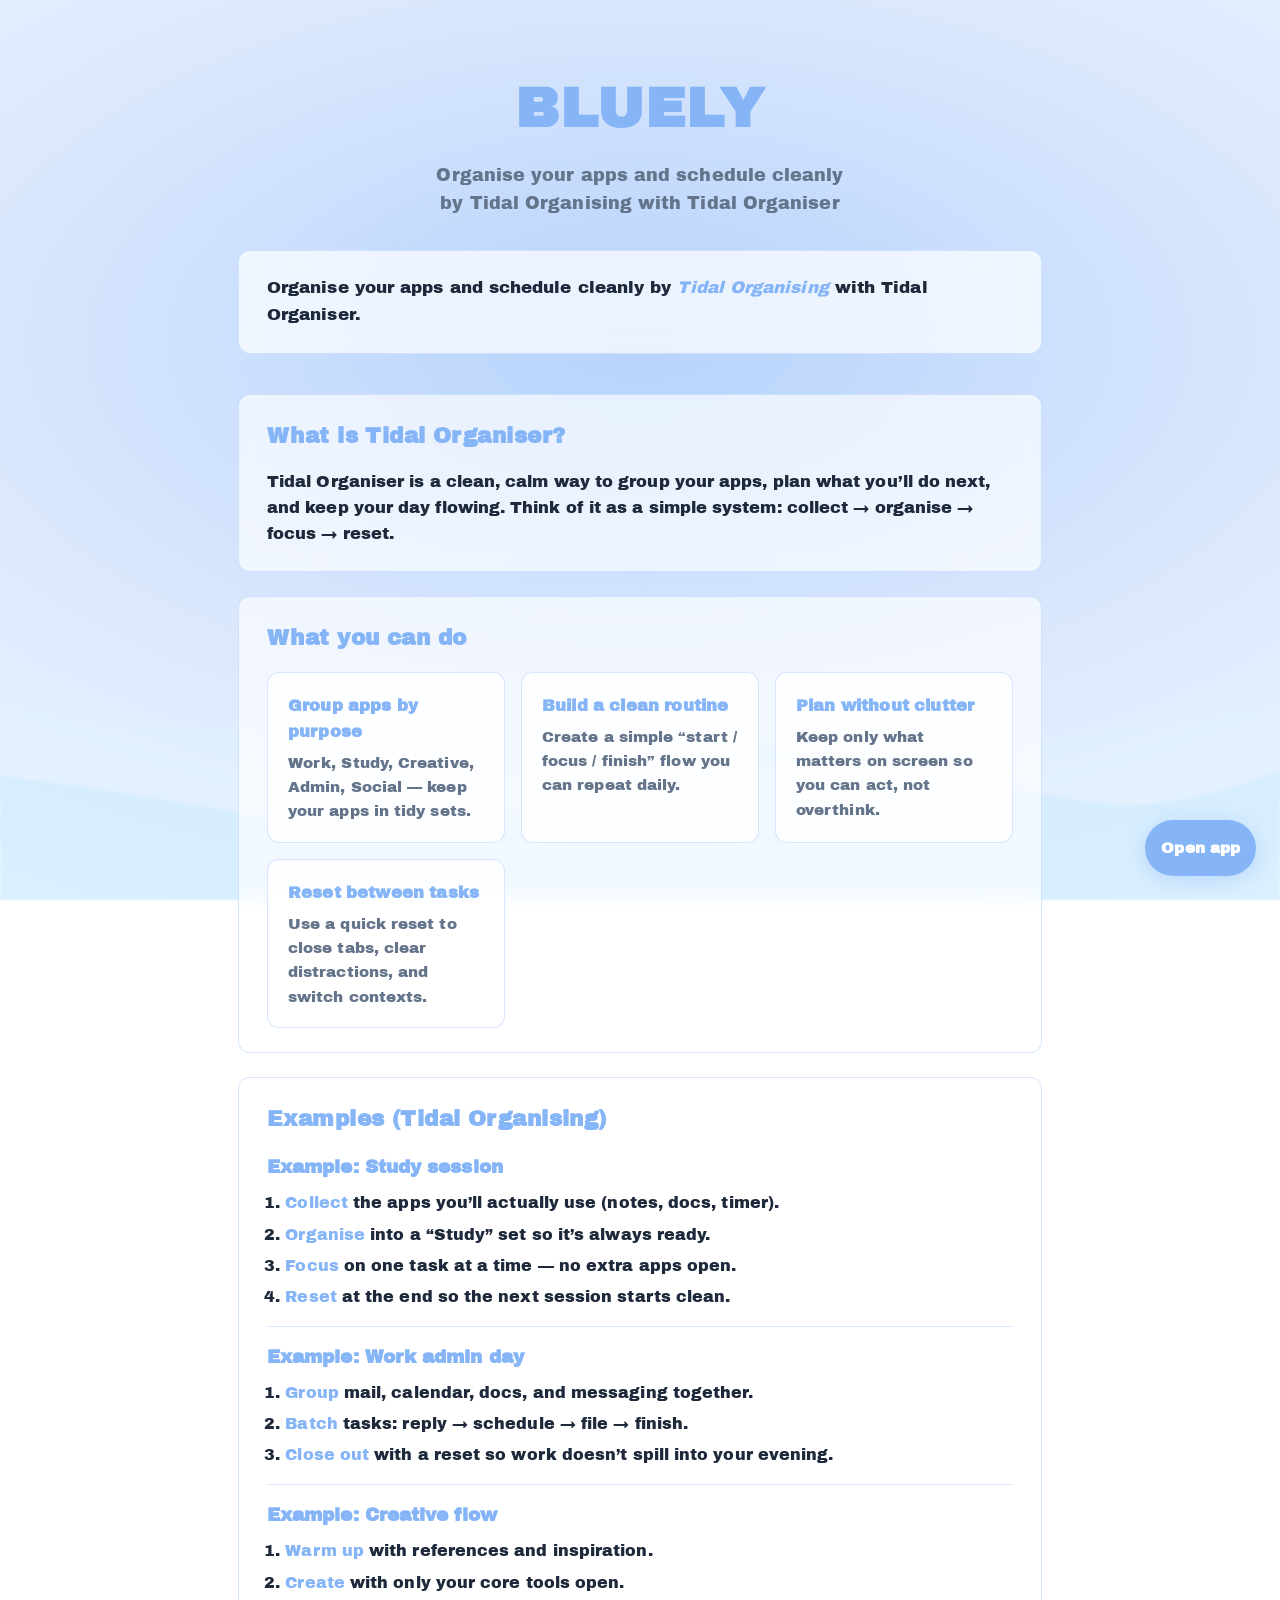
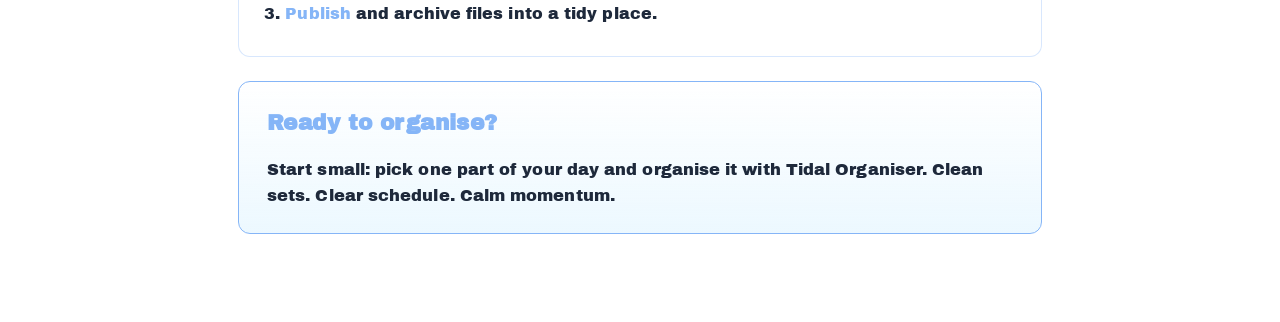
==== commit c587e6e9: "Add files via upload" ====
--- a/index.html
+++ b/index.html
@@ -3,7 +3,7 @@
 <head>
   <meta charset="UTF-8">
   <meta name="viewport" content="width=device-width, initial-scale=1.0">
-  <title>TIDAL ORGANISER</title>
+  <title>Bluely</title>
   <link rel="preconnect" href="https://fonts.googleapis.com">
   <link rel="preconnect" href="https://fonts.gstatic.com" crossorigin>
   <link href="https://fonts.googleapis.com/css2?family=Archivo+Black&display=swap" rel="stylesheet">
@@ -13,7 +13,7 @@
   <div class="wave-bg" aria-hidden="true"></div>
 
   <header class="header slide-up">
-    <h1 class="brand">Tidal Organiser</h1>
+    <h1 class="brand">Bluely</h1>
     <p class="tagline">Organise your apps and schedule cleanly by Tidal Organising with Tidal Organiser</p>
   </header>
 
--- a/styles.css
+++ b/styles.css
@@ -1,12 +1,16 @@
 :root {
+  --welcome-blue-core: #b8d4fc;
+  --welcome-blue-mid: #d8e6fd;
+  --welcome-blue-soft: #e8f0fe;
   --sky-white: #ffffff;
-  --sky-light: #e0f4ff;
-  --sky-blue: #87ceeb;
-  --sky-deep: #5eb8e6;
-  --tidal-accent: #38bdf8;
+  --sky-light: var(--welcome-blue-soft);
+  --sky-blue: var(--welcome-blue-mid);
+  --sky-deep: var(--welcome-blue-core);
+  --tidal-accent: #85b5f7;
+  --tidal-accent-deep: #6b9aed;
   --tidal-text: #1e293b;
   --tidal-text-muted: #64748b;
-  --tidal-border: rgba(14, 165, 233, 0.25);
+  --tidal-border: rgba(133, 181, 247, 0.32);
   --font-display: "Archivo Black", sans-serif;
   --font-body: "Archivo Black", sans-serif;
 }
@@ -38,6 +42,7 @@
   background: var(--sky-white);
   line-height: 1.6;
   overflow-x: hidden;
+  transition: background-color 0.7s cubic-bezier(0.4, 0, 0.2, 1), color 0.5s ease;
 }
 
 .signin-bar {
@@ -85,13 +90,13 @@
   border: none;
   border-radius: 50px;
   text-decoration: none;
-  box-shadow: 0 4px 20px rgba(56, 189, 248, 0.45);
+  box-shadow: 0 4px 20px rgba(133, 181, 247, 0.4);
   transition: transform 0.2s, box-shadow 0.2s;
 }
 
 .floating-signin-btn:hover {
   transform: scale(1.05);
-  box-shadow: 0 6px 24px rgba(56, 189, 248, 0.5);
+  box-shadow: 0 6px 24px rgba(133, 181, 247, 0.5);
 }
 
 .wave-bg {
@@ -99,6 +104,64 @@
   inset: 0;
   z-index: -1;
   background: linear-gradient(180deg, var(--sky-white) 0%, var(--sky-light) 35%, var(--sky-blue) 70%, var(--sky-deep) 100%);
+}
+
+/* App: crossfade between Classic and Dark backgrounds */
+.theme-bg-stack {
+  position: fixed;
+  inset: 0;
+  z-index: -1;
+  pointer-events: none;
+  overflow: hidden;
+}
+
+.theme-bg-stack > .wave-bg {
+  position: absolute;
+  inset: 0;
+  z-index: 0;
+  opacity: 0;
+  transition: opacity 0.7s cubic-bezier(0.4, 0, 0.2, 1);
+  will-change: opacity;
+}
+
+.theme-bg-stack.is-instant > .wave-bg {
+  transition: none;
+}
+
+.theme-bg-stack > .wave-bg-classic {
+  opacity: 1;
+}
+
+body.theme-dark .theme-bg-stack > .wave-bg-classic {
+  opacity: 0;
+}
+
+.theme-bg-stack > .wave-bg-dark {
+  opacity: 0;
+  background:
+    radial-gradient(1000px 480px at 82% 88%, rgba(107, 154, 237, 0.22), transparent 64%),
+    radial-gradient(760px 420px at 16% 8%, rgba(34, 211, 238, 0.12), transparent 70%),
+    linear-gradient(180deg, #05070a 0%, #060a0f 38%, #08111d 72%, #04070e 100%);
+}
+
+body.theme-dark .theme-bg-stack > .wave-bg-dark {
+  opacity: 1;
+}
+
+.theme-bg-stack > .wave-bg-dark::before,
+.theme-bg-stack > .wave-bg-dark::after {
+  opacity: 0.35;
+  transition: opacity 0.7s cubic-bezier(0.4, 0, 0.2, 1);
+}
+
+@media (prefers-reduced-motion: reduce) {
+  body {
+    transition: none;
+  }
+
+  .theme-bg-stack > .wave-bg {
+    transition: none;
+  }
 }
 
 .wave-bg::after {
@@ -204,7 +267,7 @@
 .feature-card:hover {
   transform: translateY(-2px);
   border-color: var(--tidal-accent);
-  box-shadow: 0 10px 30px rgba(14, 165, 233, 0.15);
+  box-shadow: 0 10px 30px rgba(107, 154, 237, 0.15);
 }
 
 .feature-title {
@@ -263,46 +326,56 @@
   border-color: var(--tidal-accent);
 }
 
-/* App page (signed-in) */
+/* App page */
 .app-shell {
   display: flex;
+  flex-direction: column;
+  width: 100%;
   height: 100vh;
   overflow: hidden;
 }
 
-.app-sidebar {
-  width: 200px;
-  height: 100vh;
-  padding: 1.25rem 1rem;
-  background: rgba(255, 255, 255, 0.9);
-  border-right: 1px solid var(--tidal-border);
-  backdrop-filter: blur(12px);
+.app-content {
+  flex: 1;
   display: flex;
   flex-direction: column;
-  gap: 1rem;
+  min-height: 0;
+  width: 100%;
   overflow: hidden;
+}
+
+.app-top-nav {
   flex-shrink: 0;
-}
-
-.app-sidebar-title {
-  font-family: var(--font-display);
-  font-size: 1.1rem;
-  letter-spacing: 0.12em;
-  text-transform: uppercase;
-  color: var(--tidal-accent);
+  display: flex;
+  align-items: center;
+  justify-content: center;
+  gap: 0.5rem;
+  padding: 0.65rem clamp(1rem, 3vw, 1.5rem);
+  background: rgba(255, 255, 255, 0.92);
+  border-bottom: 1px solid var(--tidal-border);
+  backdrop-filter: blur(10px);
+  overflow-x: auto;
+  -webkit-overflow-scrolling: touch;
 }
 
 .app-sidebar-nav {
   display: flex;
-  flex-direction: column;
+  flex-direction: row;
+  flex-wrap: wrap;
+  align-items: center;
+  justify-content: center;
   gap: 0.5rem;
+  width: 100%;
+  max-width: 100%;
+  margin: 0 auto;
 }
 
 .app-sidebar-item {
-  display: block;
-  text-align: left;
-  padding: 0.5rem 0.7rem;
-  border-radius: 8px;
+  display: inline-block;
+  flex-shrink: 0;
+  text-align: center;
+  padding: 0.5rem 0.95rem;
+  border-radius: 999px;
   border: 1px solid transparent;
   background: transparent;
   color: var(--tidal-text-muted);
@@ -310,13 +383,14 @@
   font-size: 0.9rem;
   cursor: pointer;
   text-decoration: none;
-  transition: background 0.15s ease, color 0.15s ease, border-color 0.15s ease;
+  transition: background 0.15s ease, color 0.15s ease, border-color 0.15s ease, transform 0.15s ease;
 }
 
 .app-sidebar-item:hover {
   background: rgba(224, 244, 255, 0.8);
   border-color: var(--tidal-border);
   color: var(--tidal-text);
+  transform: translateY(-1px);
 }
 
 .app-sidebar-item.is-active {
@@ -324,21 +398,14 @@
   border-color: var(--tidal-accent);
   color: #fff;
 }
-
-.app-content {
-  flex: 1;
-  display: flex;
-  flex-direction: column;
-  min-height: 0;
-  overflow-y: auto;
-}
 .app-header {
   position: sticky;
   top: 0;
   z-index: 15;
-  display: flex;
-  align-items: center;
-  justify-content: space-between;
+  display: grid;
+  grid-template-columns: 1fr auto 1fr;
+  align-items: center;
+  gap: 0.75rem;
   padding: 0.9rem 1.5rem;
   background: rgba(255, 255, 255, 0.95);
   border-bottom: 1px solid var(--tidal-border);
@@ -346,17 +413,50 @@
 }
 
 .app-logo {
+  justify-self: start;
   font-family: var(--font-display);
   font-size: 1.15rem;
   letter-spacing: 0.08em;
   color: var(--tidal-accent);
 }
 
+.app-welcome-name {
+  justify-self: center;
+  margin: 0;
+  padding: 0;
+  border: none;
+  border-radius: 0;
+  background: transparent;
+  color: var(--tidal-text);
+  font-family: var(--font-body);
+  font-size: 1rem;
+  font-weight: 700;
+  letter-spacing: 0.01em;
+  cursor: pointer;
+  box-shadow: none;
+  text-align: center;
+  white-space: nowrap;
+  transition: color 0.35s ease;
+}
+
+.app-welcome-name-value {
+  color: inherit;
+  text-decoration: none;
+  transition: color 0.35s ease;
+}
+
+.app-welcome-name:hover,
+.app-welcome-name:hover .app-welcome-name-value {
+  color: var(--tidal-accent);
+  text-decoration: none;
+}
+
 .app-nav {
+  justify-self: end;
   display: flex;
   align-items: center;
   gap: 0.75rem;
-  width: 100%;
+  flex-wrap: wrap;
 }
 
 .app-tab {
@@ -406,48 +506,36 @@
   text-decoration: none;
 }
 
-.app-name-btn {
-  margin-left: 0.75rem;
-  border: 1px solid rgba(56, 189, 248, 0.35);
-  background: rgba(255, 255, 255, 0.9);
-  color: var(--tidal-text);
-  border-radius: 999px;
-  padding: 0.45rem 0.85rem;
-  font-family: var(--font-body);
-  font-size: 0.85rem;
-  font-weight: 800;
-  letter-spacing: 0.02em;
-  cursor: pointer;
-}
-
 .app-points {
-  margin-left: auto;
-  padding: 0.35rem 0.7rem;
-  border-radius: 999px;
-  border: 1px solid var(--tidal-border);
-  background: rgba(255, 255, 255, 0.9);
+  padding: 0;
+  border: none;
+  border-radius: 0;
+  background: transparent;
+  box-shadow: none;
   color: var(--tidal-accent);
-  font-size: 0.86rem;
+  font-size: 0.9rem;
   font-weight: 700;
 }
 
 .app-shards {
-  padding: 0.35rem 0.7rem;
-  border-radius: 999px;
-  border: 1px solid rgba(236, 72, 153, 0.35);
-  background: rgba(253, 242, 248, 0.9);
+  padding: 0;
+  border: none;
+  border-radius: 0;
+  background: transparent;
+  box-shadow: none;
   color: #db2777;
-  font-size: 0.86rem;
+  font-size: 0.9rem;
   font-weight: 700;
 }
 
 .app-streak {
-  padding: 0.35rem 0.7rem;
-  border-radius: 999px;
-  border: 1px solid rgba(251, 146, 60, 0.4);
-  background: rgba(255, 247, 237, 0.88);
+  padding: 0;
+  border: none;
+  border-radius: 0;
+  background: transparent;
+  box-shadow: none;
   color: #c2410c;
-  font-size: 0.86rem;
+  font-size: 0.9rem;
   font-weight: 700;
 }
 
@@ -455,72 +543,171 @@
   text-decoration: underline;
 }
 
-.name-prompt-overlay {
+/* Startup welcome screen (Gemini-style) */
+body.welcome-screen-active:not(.welcome-screen-revealing-app) .app-shell,
+body.welcome-screen-active:not(.welcome-screen-revealing-app) .theme-bg-stack,
+body.welcome-screen-active:not(.welcome-screen-revealing-app) .page-transition {
+  visibility: hidden;
+}
+
+.welcome-screen {
   position: fixed;
   inset: 0;
   z-index: 2147483647;
   display: flex;
   align-items: center;
   justify-content: center;
-  padding: 1.25rem;
-  background: rgba(2, 6, 23, 0.45);
-  opacity: 0;
+  padding: clamp(1.25rem, 4vw, 2.5rem);
+  background: transparent;
   visibility: hidden;
   pointer-events: none;
-  transition: opacity 0.22s ease, visibility 0.22s ease;
-}
-
-.name-prompt-overlay.is-open {
-  opacity: 1;
+}
+
+.welcome-screen.is-open {
   visibility: visible;
   pointer-events: auto;
 }
 
-.name-prompt-card {
-  width: min(520px, 92vw);
-  border-radius: 16px;
-  border: 1px solid rgba(56, 189, 248, 0.28);
-  background: rgba(255, 255, 255, 0.94);
-  box-shadow: 0 20px 60px rgba(2, 132, 199, 0.18);
-  backdrop-filter: blur(12px) saturate(1.1);
-  padding: 1.05rem 1.05rem 1rem;
-}
-
-.name-prompt-title {
-  margin: 0 0 0.2rem;
-  font-family: var(--font-display);
-  color: var(--tidal-accent);
-  font-size: 1.1rem;
-}
-
-.name-prompt-subtitle {
-  margin: 0 0 0.9rem;
-  color: var(--tidal-text-muted);
-  font-size: 0.92rem;
-}
-
-.name-prompt-form {
-  display: flex;
-  flex-direction: column;
-  gap: 0.65rem;
-}
-
-.name-prompt-actions {
-  display: flex;
-  justify-content: flex-end;
-  gap: 0.55rem;
+.welcome-screen-backdrop {
+  position: absolute;
+  inset: 0;
+  background:
+    radial-gradient(ellipse 155% 115% at 50% 38%, var(--welcome-blue-core) 0%, var(--welcome-blue-mid) 32%, var(--welcome-blue-soft) 52%, rgba(255, 255, 255, 0.92) 78%, #ffffff 100%),
+    #ffffff;
+  opacity: 0;
+  transition: opacity 0.65s ease;
+  pointer-events: none;
+}
+
+.welcome-screen.is-open .welcome-screen-backdrop {
+  opacity: 1;
+}
+
+.welcome-screen.is-bg-fading-out .welcome-screen-backdrop {
+  opacity: 0;
+}
+
+.welcome-screen-inner {
+  position: relative;
+  z-index: 1;
+  width: min(720px, 100%);
+  text-align: center;
+}
+
+.welcome-screen-greeting,
+.welcome-screen-input-wrap {
+  opacity: 0;
+  transform: translateY(10px);
+  transition: opacity 0.55s ease, transform 0.55s ease;
+}
+
+.welcome-screen.is-content-visible .welcome-screen-greeting,
+.welcome-screen.is-content-visible .welcome-screen-input-wrap {
+  opacity: 1;
+  transform: translateY(0);
+}
+
+.welcome-screen.is-content-fading-out .welcome-screen-greeting,
+.welcome-screen.is-content-fading-out .welcome-screen-input-wrap {
+  opacity: 0;
+  transform: translateY(-8px);
+}
+
+.welcome-screen-greeting {
+  margin: 0 0 clamp(1.5rem, 4vw, 2rem);
+  font-family: "Google Sans", "Segoe UI", Roboto, "Helvetica Neue", Arial, sans-serif;
+  font-size: clamp(1.65rem, 4.8vw, 2.35rem);
+  font-weight: 400;
+  line-height: 1.25;
+  color: #3c4043;
+  letter-spacing: -0.02em;
+}
+
+.welcome-screen-form {
+  margin: 0;
+}
+
+.welcome-screen-form[hidden] {
+  display: none;
+}
+
+.welcome-screen-input-wrap {
+  display: flex;
+  justify-content: center;
+}
+
+.welcome-screen-input {
+  width: min(100%, 560px);
+  margin: 0;
+  padding: 1rem 1.4rem;
+  border: none;
+  border-radius: 999px;
+  background: #fff;
+  box-shadow:
+    0 1px 2px rgba(60, 64, 67, 0.08),
+    0 2px 6px rgba(60, 64, 67, 0.06),
+    0 8px 24px rgba(60, 64, 67, 0.1);
+  font-family: "Google Sans", "Segoe UI", Roboto, "Helvetica Neue", Arial, sans-serif;
+  font-size: 1rem;
+  font-weight: 400;
+  color: #3c4043;
+  outline: none;
+  transition: box-shadow 0.2s ease;
+}
+
+.welcome-screen-input::placeholder {
+  color: #9aa0a6;
+}
+
+.welcome-screen-input:focus {
+  box-shadow:
+    0 1px 3px rgba(60, 64, 67, 0.1),
+    0 4px 12px rgba(60, 64, 67, 0.08),
+    0 10px 28px rgba(26, 115, 232, 0.14);
+}
+
+@media (prefers-reduced-motion: reduce) {
+  .welcome-screen-greeting,
+  .welcome-screen-input-wrap {
+    transition: none;
+    transform: none;
+  }
+
+  .welcome-screen.is-content-visible .welcome-screen-greeting,
+  .welcome-screen.is-content-visible .welcome-screen-input-wrap {
+    opacity: 1;
+  }
+
+  .welcome-screen-backdrop {
+    transition: none;
+  }
+
+  .welcome-screen.is-open .welcome-screen-backdrop {
+    opacity: 1;
+  }
 }
 
 .app-main {
+  flex: 1;
   width: 100%;
-  margin: 1.5rem 0 3rem;
-  padding: 0 clamp(1.5rem, 4vw, 3rem);
+  min-height: 0;
+  margin: 0;
+  padding: clamp(1rem, 2vw, 1.4rem) clamp(1.5rem, 4vw, 3rem) 3rem;
   box-sizing: border-box;
+  overflow-y: auto;
 }
 
 #apps-panel {
   max-width: 900px;
   margin: 0 auto;
+}
+
+#apps-panel .section-title {
+  text-align: center;
+}
+
+#apps-panel .apps-toolbar {
+  justify-content: center;
 }
 
 #schedule-panel {
@@ -579,6 +766,40 @@
   align-items: center;
   gap: 0.65rem;
   margin-bottom: 1.25rem;
+}
+
+.add-link-btn-icon-only {
+  width: 2.5rem;
+  height: 2.5rem;
+  padding: 0;
+  justify-content: center;
+  border-radius: 10px;
+}
+
+#add-link-btn.add-link-btn-icon-only {
+  font-size: 1.45rem;
+  font-weight: 500;
+  line-height: 1;
+}
+
+.toolbar-btn-icon {
+  width: 1.35rem;
+  height: 1.35rem;
+  display: block;
+  object-fit: contain;
+  filter: brightness(0) invert(1);
+  pointer-events: none;
+  transition: filter 0.2s ease, opacity 0.2s ease;
+}
+
+#edit-apps-btn .toolbar-btn-icon--edit {
+  filter: brightness(0) invert(1);
+  opacity: 1;
+}
+
+#edit-apps-btn.is-active .toolbar-btn-icon--edit {
+  filter: brightness(0) invert(1);
+  opacity: 0.55;
 }
 
 .add-link-btn {
@@ -598,7 +819,7 @@
 
 .add-link-btn:hover {
   transform: translateY(-1px);
-  box-shadow: 0 4px 14px rgba(56, 189, 248, 0.4);
+  box-shadow: 0 4px 14px rgba(133, 181, 247, 0.4);
 }
 
 .add-link-btn-danger {
@@ -618,9 +839,8 @@
 }
 
 #edit-apps-btn.is-active {
-  background: #0ea5e9;
-  border-color: #0284c7;
-  color: #fff;
+  background: var(--tidal-accent);
+  border-color: var(--tidal-accent);
 }
 
 .upcoming-panel {
@@ -773,8 +993,8 @@
 }
 
 .upcoming-item.status-in_progress {
-  background: rgba(56, 189, 248, 0.16);
-  border-color: rgba(56, 189, 248, 0.4);
+  background: rgba(133, 181, 247, 0.16);
+  border-color: rgba(133, 181, 247, 0.4);
 }
 
 .upcoming-item.status-done {
@@ -1112,7 +1332,7 @@
 
 .app-link-card:hover {
   border-color: var(--tidal-accent);
-  box-shadow: 0 6px 20px rgba(56, 189, 248, 0.15);
+  box-shadow: 0 6px 20px rgba(133, 181, 247, 0.15);
   transform: translateY(-2px);
 }
 
@@ -1141,7 +1361,7 @@
   margin-top: 0.35rem;
   padding: 0.1rem 0.35rem;
   border-radius: 999px;
-  background: rgba(14, 165, 233, 0.16);
+  background: rgba(107, 154, 237, 0.16);
   color: var(--tidal-accent);
   font-size: 0.68rem;
   font-weight: 700;
@@ -1187,12 +1407,12 @@
 
 .app-link-folder.is-drop-target {
   border-color: var(--tidal-accent);
-  box-shadow: 0 0 0 2px rgba(56, 189, 248, 0.34), 0 8px 20px rgba(56, 189, 248, 0.2);
+  box-shadow: 0 0 0 2px rgba(133, 181, 247, 0.34), 0 8px 20px rgba(133, 181, 247, 0.2);
 }
 
 .app-link-card.is-swap-target {
-  border-color: rgba(56, 189, 248, 0.75);
-  box-shadow: 0 0 0 2px rgba(56, 189, 248, 0.25), 0 8px 16px rgba(56, 189, 248, 0.18);
+  border-color: rgba(133, 181, 247, 0.75);
+  box-shadow: 0 0 0 2px rgba(133, 181, 247, 0.25), 0 8px 16px rgba(133, 181, 247, 0.18);
   transform: scale(1.03);
 }
 
@@ -1365,12 +1585,6 @@
   gap: 0.5rem;
 }
 
-#tidal-store-all-apps-btn.is-active {
-  background: var(--tidal-accent);
-  color: #fff;
-  border-color: var(--tidal-accent);
-}
-
 .tidal-store-search {
   flex: 1;
   max-width: min(520px, 100%);
@@ -1391,6 +1605,37 @@
 .tidal-store-app-btn {
   min-height: 52px;
   justify-content: flex-start;
+}
+
+#tidal-store-panel .section-title,
+#tidal-store-panel .games-panel-title,
+#tidal-store-panel .schedule-column-title {
+  color: var(--tidal-accent);
+}
+
+#tidal-store-panel .tidal-store-app-btn:hover,
+#tidal-store-all-apps-btn.is-active {
+  border-color: var(--tidal-accent);
+  background: rgba(232, 240, 254, 0.95);
+}
+
+#tidal-store-all-apps-btn.is-active {
+  background: linear-gradient(135deg, var(--tidal-accent), var(--tidal-accent-deep));
+  color: #fff;
+}
+
+.app-link-card--tidal-store {
+  border-color: rgba(133, 181, 247, 0.45);
+  background: linear-gradient(180deg, rgba(255, 255, 255, 0.92), rgba(232, 240, 254, 0.88));
+}
+
+.app-link-card--tidal-store:hover {
+  border-color: var(--tidal-accent);
+  box-shadow: 0 6px 20px rgba(133, 181, 247, 0.2);
+}
+
+.app-link-card--tidal-store .app-link-name {
+  color: var(--tidal-accent-deep);
 }
 
 .store-app-overlay {
@@ -1465,83 +1710,18 @@
   object-fit: contain;
 }
 
-/* Ensure custom theme contrast consistency on newly added UI */
-body.theme-space .tidal-store-app-btn,
-body.theme-volcano .tidal-store-app-btn,
-body.theme-forest .tidal-store-app-btn,
-body.theme-sunset .tidal-store-app-btn,
-body.theme-lavender .tidal-store-app-btn,
-body.theme-neon .tidal-store-app-btn,
-body.theme-sand .tidal-store-app-btn,
-body.theme-midnight .tidal-store-app-btn,
-body.theme-steph .tidal-store-app-btn,
-body.theme-dark .tidal-store-app-btn {
-  background: var(--theme-surface-alt, rgba(12, 14, 20, 0.95));
-  border-color: var(--theme-border, rgba(255, 255, 255, 0.2));
-  color: var(--theme-text, #fff);
-}
-
-body.theme-space .tidal-store-search,
-body.theme-volcano .tidal-store-search,
-body.theme-forest .tidal-store-search,
-body.theme-sunset .tidal-store-search,
-body.theme-lavender .tidal-store-search,
-body.theme-neon .tidal-store-search,
-body.theme-sand .tidal-store-search,
-body.theme-midnight .tidal-store-search,
-body.theme-steph .tidal-store-search,
+/* Store/search contrast on dark theme */
+body.theme-dark .tidal-store-app-btn,
 body.theme-dark .tidal-store-search {
   background: var(--theme-surface-alt, rgba(12, 14, 20, 0.95));
   border-color: var(--theme-border, rgba(255, 255, 255, 0.2));
   color: var(--theme-text, #fff);
 }
 
-body.theme-space .tidal-store-search::placeholder,
-body.theme-volcano .tidal-store-search::placeholder,
-body.theme-forest .tidal-store-search::placeholder,
-body.theme-sunset .tidal-store-search::placeholder,
-body.theme-lavender .tidal-store-search::placeholder,
-body.theme-neon .tidal-store-search::placeholder,
-body.theme-sand .tidal-store-search::placeholder,
-body.theme-midnight .tidal-store-search::placeholder,
-body.theme-steph .tidal-store-search::placeholder,
 body.theme-dark .tidal-store-search::placeholder {
   color: var(--theme-muted, rgba(245, 248, 255, 0.82));
 }
 
-body.theme-space :is(.folder-view-app-name, .store-app-description, .app-edit-subtitle, .daily-motivation-text, .games-panel-text, .upcoming-item-time, .upcoming-subtitle, .schedule-day-field, .schedule-day-activity-time, .all-schedules-date-header, .unlockable-style-desc, .unlockable-style-status),
-body.theme-volcano :is(.folder-view-app-name, .store-app-description, .app-edit-subtitle, .daily-motivation-text, .games-panel-text, .upcoming-item-time, .upcoming-subtitle, .schedule-day-field, .schedule-day-activity-time, .all-schedules-date-header, .unlockable-style-desc, .unlockable-style-status),
-body.theme-forest :is(.folder-view-app-name, .store-app-description, .app-edit-subtitle, .daily-motivation-text, .games-panel-text, .upcoming-item-time, .upcoming-subtitle, .schedule-day-field, .schedule-day-activity-time, .all-schedules-date-header, .unlockable-style-desc, .unlockable-style-status),
-body.theme-sunset :is(.folder-view-app-name, .store-app-description, .app-edit-subtitle, .daily-motivation-text, .games-panel-text, .upcoming-item-time, .upcoming-subtitle, .schedule-day-field, .schedule-day-activity-time, .all-schedules-date-header, .unlockable-style-desc, .unlockable-style-status),
-body.theme-lavender :is(.folder-view-app-name, .store-app-description, .app-edit-subtitle, .daily-motivation-text, .games-panel-text, .upcoming-item-time, .upcoming-subtitle, .schedule-day-field, .schedule-day-activity-time, .all-schedules-date-header, .unlockable-style-desc, .unlockable-style-status),
-body.theme-neon :is(.folder-view-app-name, .store-app-description, .app-edit-subtitle, .daily-motivation-text, .games-panel-text, .upcoming-item-time, .upcoming-subtitle, .schedule-day-field, .schedule-day-activity-time, .all-schedules-date-header, .unlockable-style-desc, .unlockable-style-status),
-body.theme-sand :is(.folder-view-app-name, .store-app-description, .app-edit-subtitle, .daily-motivation-text, .games-panel-text, .upcoming-item-time, .upcoming-subtitle, .schedule-day-field, .schedule-day-activity-time, .all-schedules-date-header, .unlockable-style-desc, .unlockable-style-status),
-body.theme-midnight :is(.folder-view-app-name, .store-app-description, .app-edit-subtitle, .daily-motivation-text, .games-panel-text, .upcoming-item-time, .upcoming-subtitle, .schedule-day-field, .schedule-day-activity-time, .all-schedules-date-header, .unlockable-style-desc, .unlockable-style-status),
-body.theme-steph :is(.folder-view-app-name, .store-app-description, .app-edit-subtitle, .daily-motivation-text, .games-panel-text, .upcoming-item-time, .upcoming-subtitle, .schedule-day-field, .schedule-day-activity-time, .all-schedules-date-header, .unlockable-style-desc, .unlockable-style-status) {
-  color: var(--theme-muted, rgba(245, 248, 255, 0.88));
-}
-
-body.theme-space :is(.app-link-name, .upcoming-item-name, .schedule-day-activity-name, .store-app-title, .app-edit-title, .folder-view-title, .unlockable-style-name),
-body.theme-volcano :is(.app-link-name, .upcoming-item-name, .schedule-day-activity-name, .store-app-title, .app-edit-title, .folder-view-title, .unlockable-style-name),
-body.theme-forest :is(.app-link-name, .upcoming-item-name, .schedule-day-activity-name, .store-app-title, .app-edit-title, .folder-view-title, .unlockable-style-name),
-body.theme-sunset :is(.app-link-name, .upcoming-item-name, .schedule-day-activity-name, .store-app-title, .app-edit-title, .folder-view-title, .unlockable-style-name),
-body.theme-lavender :is(.app-link-name, .upcoming-item-name, .schedule-day-activity-name, .store-app-title, .app-edit-title, .folder-view-title, .unlockable-style-name),
-body.theme-neon :is(.app-link-name, .upcoming-item-name, .schedule-day-activity-name, .store-app-title, .app-edit-title, .folder-view-title, .unlockable-style-name),
-body.theme-sand :is(.app-link-name, .upcoming-item-name, .schedule-day-activity-name, .store-app-title, .app-edit-title, .folder-view-title, .unlockable-style-name),
-body.theme-midnight :is(.app-link-name, .upcoming-item-name, .schedule-day-activity-name, .store-app-title, .app-edit-title, .folder-view-title, .unlockable-style-name),
-body.theme-steph :is(.app-link-name, .upcoming-item-name, .schedule-day-activity-name, .store-app-title, .app-edit-title, .folder-view-title, .unlockable-style-name) {
-  color: var(--theme-text, #fff);
-}
-
-body.theme-space :is(.folder-view-remove-btn, .store-app-close-btn),
-body.theme-volcano :is(.folder-view-remove-btn, .store-app-close-btn),
-body.theme-forest :is(.folder-view-remove-btn, .store-app-close-btn),
-body.theme-sunset :is(.folder-view-remove-btn, .store-app-close-btn),
-body.theme-lavender :is(.folder-view-remove-btn, .store-app-close-btn),
-body.theme-neon :is(.folder-view-remove-btn, .store-app-close-btn),
-body.theme-sand :is(.folder-view-remove-btn, .store-app-close-btn),
-body.theme-midnight :is(.folder-view-remove-btn, .store-app-close-btn),
-body.theme-steph :is(.folder-view-remove-btn, .store-app-close-btn),
 body.theme-dark :is(.folder-view-remove-btn, .store-app-close-btn) {
   background: var(--theme-surface-alt, rgba(12, 14, 20, 0.95));
   color: var(--theme-text, #fff);
@@ -2096,16 +2276,16 @@
 }
 
 .cal-day:hover {
-  background: rgba(56, 189, 248, 0.25);
+  background: rgba(133, 181, 247, 0.25);
 }
 
 .cal-selected {
-  background: rgba(56, 189, 248, 0.35);
+  background: rgba(133, 181, 247, 0.35);
   color: var(--tidal-text);
 }
 
 .cal-selected:hover {
-  background: rgba(56, 189, 248, 0.45);
+  background: rgba(133, 181, 247, 0.45);
 }
 
 .cal-today {
@@ -2322,7 +2502,7 @@
   position: relative;
   width: min(560px, 92vw);
   min-height: 540px;
-  border: 1px solid rgba(56, 189, 248, 0.28);
+  border: 1px solid rgba(133, 181, 247, 0.28);
   background: rgba(255, 255, 255, 0.95);
   color: var(--tidal-text);
   box-shadow: 0 24px 64px rgba(2, 132, 199, 0.2);
@@ -2438,90 +2618,73 @@
   --tidal-surface: rgba(248, 253, 255, 0.72);
   --tidal-surface-strong: rgba(255, 255, 255, 0.9);
   --tidal-shadow-soft: 0 14px 30px rgba(8, 47, 73, 0.12);
-  --tidal-shadow-pop: 0 20px 44px rgba(14, 116, 144, 0.2);
-  --tidal-glow: 0 0 0 1px rgba(125, 211, 252, 0.25), 0 0 22px rgba(56, 189, 248, 0.2);
+  --tidal-shadow-pop: 0 20px 44px rgba(107, 154, 237, 0.18);
+  --tidal-glow: 0 0 0 1px rgba(184, 212, 252, 0.35), 0 0 22px rgba(133, 181, 247, 0.22);
 }
 
 body {
   letter-spacing: 0.005em;
 }
 
-.wave-bg {
+.theme-bg-stack > .wave-bg-classic,
+.wave-bg:not(.wave-bg-dark) {
   background:
-    radial-gradient(900px 420px at 15% -6%, rgba(56, 189, 248, 0.28), transparent 65%),
-    radial-gradient(1200px 600px at 86% 92%, rgba(34, 211, 238, 0.36), transparent 62%),
-    radial-gradient(760px 520px at 78% 22%, rgba(14, 165, 233, 0.22), transparent 65%),
-    linear-gradient(180deg, #f7fdff 0%, #ddf3ff 36%, #9fd8f4 68%, #6cbbe3 100%);
-}
-
-.wave-bg::before {
+    radial-gradient(ellipse 155% 115% at 50% 38%, var(--welcome-blue-core) 0%, var(--welcome-blue-mid) 32%, var(--welcome-blue-soft) 52%, rgba(255, 255, 255, 0.92) 78%, #ffffff 100%),
+    #ffffff;
+}
+
+.theme-bg-stack > .wave-bg-classic::before,
+.wave-bg:not(.wave-bg-dark)::before {
   content: "";
   position: absolute;
   inset: 0;
   background:
-    radial-gradient(360px 210px at 22% 18%, rgba(186, 230, 253, 0.35), transparent 70%),
-    radial-gradient(280px 190px at 76% 28%, rgba(125, 211, 252, 0.3), transparent 72%);
-  filter: blur(8px);
+    radial-gradient(480px 280px at 50% 36%, rgba(184, 212, 252, 0.28), transparent 72%);
+  filter: blur(10px);
   pointer-events: none;
 }
 
-.wave-bg::after {
+.theme-bg-stack > .wave-bg-classic::after,
+.wave-bg:not(.wave-bg-dark)::after {
   opacity: 0.62;
   filter: saturate(1.15) blur(1px);
 }
 
-.app-sidebar {
-  background: linear-gradient(180deg, rgba(252, 254, 255, 0.92), rgba(230, 247, 255, 0.82));
-  border-right: 1px solid rgba(56, 189, 248, 0.25);
-  box-shadow: inset -1px 0 0 rgba(255, 255, 255, 0.76), 6px 0 22px rgba(14, 116, 144, 0.08);
-}
-
-.app-sidebar-title {
-  font-size: 1rem;
-  letter-spacing: 0.18em;
+.app-top-nav {
+  background: linear-gradient(180deg, rgba(252, 254, 255, 0.95), rgba(232, 240, 254, 0.9));
+  border-bottom: 1px solid var(--tidal-border);
+  box-shadow: 0 8px 22px rgba(107, 154, 237, 0.06);
 }
 
 .app-sidebar-item {
-  border-radius: 12px;
-  padding: 0.6rem 0.78rem;
+  border-radius: 999px;
+  padding: 0.55rem 1rem;
   font-size: 0.92rem;
   font-weight: 700;
   box-shadow: inset 0 0 0 1px transparent;
 }
 
 .app-sidebar-item:hover {
-  background: rgba(224, 244, 255, 0.97);
-  border-color: rgba(56, 189, 248, 0.42);
-  box-shadow: 0 0 0 1px rgba(186, 230, 253, 0.5), 0 8px 20px rgba(14, 116, 144, 0.12);
-  transform: translateX(2px);
+  background: rgba(232, 240, 254, 0.97);
+  border-color: rgba(133, 181, 247, 0.42);
+  box-shadow: 0 0 0 1px rgba(216, 230, 253, 0.55), 0 6px 16px rgba(107, 154, 237, 0.12);
+  transform: translateY(-1px);
 }
 
 .app-sidebar-item.is-active {
-  background: linear-gradient(135deg, #38bdf8, #0284c7);
-  box-shadow: 0 10px 24px rgba(14, 165, 233, 0.35), 0 0 18px rgba(14, 165, 233, 0.28);
+  background: linear-gradient(135deg, var(--tidal-accent), var(--tidal-accent-deep));
+  box-shadow: 0 10px 24px rgba(107, 154, 237, 0.32), 0 0 18px rgba(133, 181, 247, 0.26);
 }
 
 .app-header {
-  background: linear-gradient(180deg, rgba(255, 255, 255, 0.88), rgba(245, 252, 255, 0.82));
-  border-bottom: 1px solid rgba(56, 189, 248, 0.22);
-  box-shadow: 0 2px 0 rgba(255, 255, 255, 0.78), 0 12px 26px rgba(2, 132, 199, 0.08);
+  background: linear-gradient(180deg, rgba(255, 255, 255, 0.88), rgba(232, 240, 254, 0.82));
+  border-bottom: 1px solid var(--tidal-border);
+  box-shadow: 0 2px 0 rgba(255, 255, 255, 0.78), 0 12px 26px rgba(107, 154, 237, 0.08);
 }
 
 .app-logo {
   font-size: 1.06rem;
   letter-spacing: 0.13em;
-}
-
-.app-points,
-.app-shards,
-.app-streak {
-  border-radius: 999px;
-  box-shadow: var(--tidal-shadow-soft);
-  border-color: rgba(56, 189, 248, 0.28);
-}
-
-.app-main {
-  padding-top: clamp(1rem, 2vw, 1.4rem);
 }
 
 .section-title {
@@ -2539,7 +2702,7 @@
 .whiteboard-embed-wrap,
 .schedule-calendar {
   background: linear-gradient(180deg, var(--tidal-surface), rgba(255, 255, 255, 0.66));
-  border: 1px solid rgba(56, 189, 248, 0.26);
+  border: 1px solid rgba(133, 181, 247, 0.26);
   backdrop-filter: blur(14px) saturate(1.1);
   box-shadow: var(--tidal-shadow-soft);
 }
@@ -2547,7 +2710,7 @@
 .add-link-form,
 .app-link-card {
   background: var(--tidal-surface-strong);
-  border-color: rgba(14, 165, 233, 0.22);
+  border-color: rgba(107, 154, 237, 0.22);
   box-shadow: var(--tidal-shadow-soft);
 }
 
@@ -2573,7 +2736,7 @@
 
 .add-link-btn {
   border-radius: 10px;
-  box-shadow: 0 10px 20px rgba(14, 165, 233, 0.28), 0 0 14px rgba(56, 189, 248, 0.22);
+  box-shadow: 0 10px 20px rgba(107, 154, 237, 0.28), 0 0 14px rgba(133, 181, 247, 0.22);
 }
 
 .upcoming-item,
@@ -2597,7 +2760,7 @@
 
 .plinko-canvas {
   border-radius: 14px;
-  box-shadow: inset 0 0 0 1px rgba(14, 165, 233, 0.26), 0 0 22px rgba(56, 189, 248, 0.16);
+  box-shadow: inset 0 0 0 1px rgba(107, 154, 237, 0.26), 0 0 22px rgba(133, 181, 247, 0.16);
 }
 
 .app-panel {
@@ -2645,7 +2808,7 @@
 
 .customisation-card {
   background: var(--tidal-surface-strong);
-  border: 1px solid rgba(56, 189, 248, 0.26);
+  border: 1px solid rgba(133, 181, 247, 0.26);
   border-radius: 14px;
   padding: 1rem 1.1rem;
   box-shadow: var(--tidal-shadow-soft);
@@ -2663,64 +2826,6 @@
   display: flex;
   flex-direction: column;
   gap: 0.55rem;
-}
-
-.unlockable-styles-panel {
-  margin-top: 1rem;
-  padding-top: 0.85rem;
-  border-top: 1px solid var(--tidal-border);
-}
-
-.unlockable-styles-title {
-  margin: 0 0 0.5rem;
-  color: #fff;
-  font-family: var(--font-display);
-  font-size: 0.95rem;
-}
-
-.unlockable-style-card {
-  border: 1px solid var(--tidal-border);
-  border-radius: 12px;
-  padding: 0.65rem 0.75rem;
-  background: rgba(255, 255, 255, 0.82);
-  display: flex;
-  justify-content: space-between;
-  gap: 0.65rem;
-  align-items: center;
-}
-
-.unlockable-style-meta {
-  min-width: 0;
-}
-
-.unlockable-style-name {
-  margin: 0;
-  font-weight: 700;
-  color: var(--tidal-text);
-}
-
-.unlockable-style-desc {
-  margin: 0.2rem 0 0;
-  font-size: 0.8rem;
-  color: var(--tidal-text-muted);
-}
-
-.unlockable-style-actions {
-  display: flex;
-  flex-direction: column;
-  gap: 0.25rem;
-  align-items: flex-end;
-}
-
-.unlockable-style-action {
-  min-width: 11rem;
-  text-align: center;
-}
-
-.unlockable-style-status {
-  font-size: 0.75rem;
-  color: var(--tidal-text-muted);
-  font-weight: 600;
 }
 
 .custom-style-btn {
@@ -2736,8 +2841,8 @@
 }
 
 .custom-style-btn.is-active {
-  background: linear-gradient(135deg, #38bdf8, #0284c7);
-  border-color: #0284c7;
+  background: linear-gradient(135deg, var(--tidal-accent), var(--tidal-accent-deep));
+  border-color: var(--tidal-accent-deep);
   color: #fff;
 }
 
@@ -2747,19 +2852,7 @@
   background: #000;
 }
 
-body.theme-dark .wave-bg {
-  background:
-    radial-gradient(1000px 480px at 82% 88%, rgba(14, 165, 233, 0.22), transparent 64%),
-    radial-gradient(760px 420px at 16% 8%, rgba(34, 211, 238, 0.12), transparent 70%),
-    linear-gradient(180deg, #05070a 0%, #060a0f 38%, #08111d 72%, #04070e 100%);
-}
-
-body.theme-dark .wave-bg::before,
-body.theme-dark .wave-bg::after {
-  opacity: 0.35;
-}
-
-body.theme-dark .app-sidebar,
+body.theme-dark .app-top-nav,
 body.theme-dark .app-header,
 body.theme-dark .app-links-grid .app-link-card,
 body.theme-dark .upcoming-panel,
@@ -2792,7 +2885,6 @@
   color: #fff;
 }
 
-body.theme-dark .app-sidebar-title,
 body.theme-dark .app-user-email,
 body.theme-dark .upcoming-subtitle,
 body.theme-dark .upcoming-item-time,
@@ -2855,10 +2947,35 @@
   box-shadow: 0 0 16px rgba(255, 255, 255, 0.25);
 }
 
-body.theme-dark .app-points,
+body.theme-dark .app-welcome-name {
+  background: transparent;
+  border: none;
+  color: #fff;
+  transition: color 0.35s ease;
+}
+
+body.theme-dark .app-welcome-name-value {
+  color: inherit;
+  text-decoration: none;
+  transition: color 0.35s ease;
+}
+
+body.theme-dark .app-welcome-name:hover,
+body.theme-dark .app-welcome-name:hover .app-welcome-name-value {
+  color: var(--welcome-blue-soft);
+  text-decoration: none;
+}
+
+body.theme-dark .app-points {
+  color: var(--welcome-blue-soft);
+}
+
+body.theme-dark .app-shards {
+  color: #f9a8d4;
+}
+
 body.theme-dark .app-streak {
-  background: rgba(9, 11, 16, 0.94);
-  border-color: rgba(255, 255, 255, 0.22);
+  color: #fdba74;
 }
 
 body.theme-dark .cal-day:hover,
@@ -2941,568 +3058,16 @@
   background: rgba(0, 0, 0, 0.62);
 }
 
-body.theme-dark .unlockable-style-card {
-  background: rgba(12, 15, 22, 0.95);
-  border-color: rgba(255, 255, 255, 0.14);
-}
-
-body.theme-dark .unlockable-style-name,
-body.theme-dark .unlockable-style-desc,
-body.theme-dark .unlockable-style-status {
-  color: rgba(245, 248, 255, 0.88);
-}
-
 body.theme-dark .schedule-complete-overlay,
 body.theme-dark .streak-login-overlay {
   background: rgba(0, 0, 0, 0.55);
 }
 
-/* ===== Additional Theme Styles ===== */
-body.theme-space {
-  --theme-text: #e2e8f0;
-  --theme-muted: #94a3b8;
-  --theme-surface: rgba(8, 16, 38, 0.9);
-  --theme-surface-alt: rgba(15, 23, 52, 0.92);
-  --theme-border: rgba(96, 165, 250, 0.35);
-  --theme-accent: #60a5fa;
-}
-
-body.theme-volcano {
-  --theme-text: #fff4e6;
-  --theme-muted: #fed7aa;
-  --theme-surface: rgba(58, 18, 10, 0.9);
-  --theme-surface-alt: rgba(76, 22, 11, 0.92);
-  --theme-border: rgba(251, 146, 60, 0.35);
-  --theme-accent: #f97316;
-}
-
-body.theme-forest {
-  --theme-text: #e7f6eb;
-  --theme-muted: #bbf7d0;
-  --theme-surface: rgba(14, 38, 24, 0.9);
-  --theme-surface-alt: rgba(16, 52, 31, 0.92);
-  --theme-border: rgba(74, 222, 128, 0.35);
-  --theme-accent: #22c55e;
-}
-
-body.theme-sunset {
-  --theme-text: #fff5f5;
-  --theme-muted: #fbcfe8;
-  --theme-surface: rgba(83, 28, 73, 0.88);
-  --theme-surface-alt: rgba(121, 37, 108, 0.9);
-  --theme-border: rgba(244, 114, 182, 0.35);
-  --theme-accent: #f472b6;
-}
-
-body.theme-lavender {
-  --theme-text: #f4f1ff;
-  --theme-muted: #ddd6fe;
-  --theme-surface: rgba(62, 44, 110, 0.88);
-  --theme-surface-alt: rgba(82, 58, 147, 0.9);
-  --theme-border: rgba(167, 139, 250, 0.4);
-  --theme-accent: #a78bfa;
-}
-
-body.theme-neon {
-  --theme-text: #eafff5;
-  --theme-muted: #99f6e4;
-  --theme-surface: rgba(5, 29, 33, 0.9);
-  --theme-surface-alt: rgba(7, 44, 51, 0.92);
-  --theme-border: rgba(45, 212, 191, 0.42);
-  --theme-accent: #2dd4bf;
-}
-
-body.theme-sand {
-  --theme-text: #3f2f1f;
-  --theme-muted: #7c5e3c;
-  --theme-surface: rgba(250, 240, 219, 0.9);
-  --theme-surface-alt: rgba(245, 228, 195, 0.92);
-  --theme-border: rgba(180, 132, 74, 0.35);
-  --theme-accent: #b45309;
-}
-
-body.theme-midnight {
-  --theme-text: #dbeafe;
-  --theme-muted: #93c5fd;
-  --theme-surface: rgba(7, 20, 48, 0.9);
-  --theme-surface-alt: rgba(15, 29, 70, 0.92);
-  --theme-border: rgba(59, 130, 246, 0.38);
-  --theme-accent: #3b82f6;
-}
-
-body.theme-space .wave-bg {
-  background: radial-gradient(circle at 20% 20%, rgba(96, 165, 250, 0.22), transparent 28%),
-              radial-gradient(circle at 80% 70%, rgba(129, 140, 248, 0.24), transparent 30%),
-              linear-gradient(180deg, #020617 0%, #0b1026 45%, #1e1b4b 100%);
-}
-
-body.theme-volcano .wave-bg {
-  background: radial-gradient(circle at 20% 90%, rgba(220, 38, 38, 0.35), transparent 32%),
-              radial-gradient(circle at 80% 20%, rgba(249, 115, 22, 0.28), transparent 32%),
-              linear-gradient(180deg, #200707 0%, #4a1a12 45%, #7c2d12 100%);
-}
-
-body.theme-forest .wave-bg {
-  background: radial-gradient(circle at 12% 20%, rgba(34, 197, 94, 0.22), transparent 35%),
-              radial-gradient(circle at 88% 80%, rgba(74, 222, 128, 0.24), transparent 35%),
-              linear-gradient(180deg, #052e16 0%, #14532d 50%, #166534 100%);
-}
-
-body.theme-sunset .wave-bg {
-  background: radial-gradient(circle at 28% 12%, rgba(251, 113, 133, 0.26), transparent 32%),
-              radial-gradient(circle at 78% 74%, rgba(244, 114, 182, 0.24), transparent 34%),
-              linear-gradient(180deg, #581c87 0%, #9d174d 45%, #be123c 100%);
-}
-
-body.theme-lavender .wave-bg {
-  background: radial-gradient(circle at 25% 10%, rgba(192, 132, 252, 0.24), transparent 30%),
-              radial-gradient(circle at 82% 72%, rgba(129, 140, 248, 0.24), transparent 34%),
-              linear-gradient(180deg, #2e1065 0%, #4c1d95 48%, #5b21b6 100%);
-}
-
-body.theme-neon .wave-bg {
-  background:
-    repeating-linear-gradient(90deg, rgba(45, 212, 191, 0.06) 0 1px, transparent 1px 32px),
-    repeating-linear-gradient(0deg, rgba(34, 211, 238, 0.05) 0 1px, transparent 1px 32px),
-    linear-gradient(180deg, #022c22 0%, #083344 52%, #042f2e 100%);
-}
-
-body.theme-sand .wave-bg {
-  background: radial-gradient(circle at 24% 18%, rgba(251, 191, 36, 0.2), transparent 30%),
-              radial-gradient(circle at 78% 78%, rgba(217, 119, 6, 0.16), transparent 35%),
-              linear-gradient(180deg, #fffbeb 0%, #fef3c7 44%, #fcd34d 100%);
-}
-
-body.theme-midnight .wave-bg {
-  background: radial-gradient(circle at 16% 10%, rgba(56, 189, 248, 0.2), transparent 32%),
-              radial-gradient(circle at 82% 82%, rgba(59, 130, 246, 0.24), transparent 35%),
-              linear-gradient(180deg, #020617 0%, #0b173f 50%, #1d4ed8 100%);
-}
-
-body.theme-space,
-body.theme-volcano,
-body.theme-forest,
-body.theme-sunset,
-body.theme-lavender,
-body.theme-neon,
-body.theme-midnight {
-  color: var(--theme-text);
-}
-
-body.theme-sand {
-  color: var(--theme-text);
-}
-
-body.theme-space .app-sidebar,
-body.theme-space .app-header,
-body.theme-space .app-links-grid .app-link-card,
-body.theme-space .upcoming-panel,
-body.theme-space .daily-motivation-panel,
-body.theme-space .games-panel-card,
-body.theme-space .plinko-panel-card,
-body.theme-space .all-schedules-panel-card,
-body.theme-space .schedule-calendar,
-body.theme-space .schedule-day-panel,
-body.theme-space .schedule-day-column-card,
-body.theme-space .whiteboard-embed-wrap,
-body.theme-space .add-link-form,
-body.theme-space .customisation-card,
-body.theme-space .schedule-complete-card,
-body.theme-space .streak-login-card,
-body.theme-volcano .app-sidebar,
-body.theme-volcano .app-header,
-body.theme-volcano .app-links-grid .app-link-card,
-body.theme-volcano .upcoming-panel,
-body.theme-volcano .daily-motivation-panel,
-body.theme-volcano .games-panel-card,
-body.theme-volcano .plinko-panel-card,
-body.theme-volcano .all-schedules-panel-card,
-body.theme-volcano .schedule-calendar,
-body.theme-volcano .schedule-day-panel,
-body.theme-volcano .schedule-day-column-card,
-body.theme-volcano .whiteboard-embed-wrap,
-body.theme-volcano .add-link-form,
-body.theme-volcano .customisation-card,
-body.theme-volcano .schedule-complete-card,
-body.theme-volcano .streak-login-card,
-body.theme-forest .app-sidebar,
-body.theme-forest .app-header,
-body.theme-forest .app-links-grid .app-link-card,
-body.theme-forest .upcoming-panel,
-body.theme-forest .daily-motivation-panel,
-body.theme-forest .games-panel-card,
-body.theme-forest .plinko-panel-card,
-body.theme-forest .all-schedules-panel-card,
-body.theme-forest .schedule-calendar,
-body.theme-forest .schedule-day-panel,
-body.theme-forest .schedule-day-column-card,
-body.theme-forest .whiteboard-embed-wrap,
-body.theme-forest .add-link-form,
-body.theme-forest .customisation-card,
-body.theme-forest .schedule-complete-card,
-body.theme-forest .streak-login-card,
-body.theme-sunset .app-sidebar,
-body.theme-sunset .app-header,
-body.theme-sunset .app-links-grid .app-link-card,
-body.theme-sunset .upcoming-panel,
-body.theme-sunset .daily-motivation-panel,
-body.theme-sunset .games-panel-card,
-body.theme-sunset .plinko-panel-card,
-body.theme-sunset .all-schedules-panel-card,
-body.theme-sunset .schedule-calendar,
-body.theme-sunset .schedule-day-panel,
-body.theme-sunset .schedule-day-column-card,
-body.theme-sunset .whiteboard-embed-wrap,
-body.theme-sunset .add-link-form,
-body.theme-sunset .customisation-card,
-body.theme-sunset .schedule-complete-card,
-body.theme-sunset .streak-login-card,
-body.theme-lavender .app-sidebar,
-body.theme-lavender .app-header,
-body.theme-lavender .app-links-grid .app-link-card,
-body.theme-lavender .upcoming-panel,
-body.theme-lavender .daily-motivation-panel,
-body.theme-lavender .games-panel-card,
-body.theme-lavender .plinko-panel-card,
-body.theme-lavender .all-schedules-panel-card,
-body.theme-lavender .schedule-calendar,
-body.theme-lavender .schedule-day-panel,
-body.theme-lavender .schedule-day-column-card,
-body.theme-lavender .whiteboard-embed-wrap,
-body.theme-lavender .add-link-form,
-body.theme-lavender .customisation-card,
-body.theme-lavender .schedule-complete-card,
-body.theme-lavender .streak-login-card,
-body.theme-neon .app-sidebar,
-body.theme-neon .app-header,
-body.theme-neon .app-links-grid .app-link-card,
-body.theme-neon .upcoming-panel,
-body.theme-neon .daily-motivation-panel,
-body.theme-neon .games-panel-card,
-body.theme-neon .plinko-panel-card,
-body.theme-neon .all-schedules-panel-card,
-body.theme-neon .schedule-calendar,
-body.theme-neon .schedule-day-panel,
-body.theme-neon .schedule-day-column-card,
-body.theme-neon .whiteboard-embed-wrap,
-body.theme-neon .add-link-form,
-body.theme-neon .customisation-card,
-body.theme-neon .schedule-complete-card,
-body.theme-neon .streak-login-card,
-body.theme-sand .app-sidebar,
-body.theme-sand .app-header,
-body.theme-sand .app-links-grid .app-link-card,
-body.theme-sand .upcoming-panel,
-body.theme-sand .daily-motivation-panel,
-body.theme-sand .games-panel-card,
-body.theme-sand .plinko-panel-card,
-body.theme-sand .all-schedules-panel-card,
-body.theme-sand .schedule-calendar,
-body.theme-sand .schedule-day-panel,
-body.theme-sand .schedule-day-column-card,
-body.theme-sand .whiteboard-embed-wrap,
-body.theme-sand .add-link-form,
-body.theme-sand .customisation-card,
-body.theme-sand .schedule-complete-card,
-body.theme-sand .streak-login-card,
-body.theme-midnight .app-sidebar,
-body.theme-midnight .app-header,
-body.theme-midnight .app-links-grid .app-link-card,
-body.theme-midnight .upcoming-panel,
-body.theme-midnight .daily-motivation-panel,
-body.theme-midnight .games-panel-card,
-body.theme-midnight .plinko-panel-card,
-body.theme-midnight .all-schedules-panel-card,
-body.theme-midnight .schedule-calendar,
-body.theme-midnight .schedule-day-panel,
-body.theme-midnight .schedule-day-column-card,
-body.theme-midnight .whiteboard-embed-wrap,
-body.theme-midnight .add-link-form,
-body.theme-midnight .customisation-card,
-body.theme-midnight .schedule-complete-card,
-body.theme-midnight .streak-login-card {
-  background: var(--theme-surface);
-  border-color: var(--theme-border);
-  color: var(--theme-text);
-  box-shadow: 0 12px 26px rgba(0, 0, 0, 0.28), 0 0 0 1px rgba(255, 255, 255, 0.04);
-}
-
-body.theme-space .app-logo,
-body.theme-space .section-title,
-body.theme-space .upcoming-title,
-body.theme-space .daily-motivation-title,
-body.theme-space .games-panel-title,
-body.theme-space .customisation-title,
-body.theme-space .schedule-column-title,
-body.theme-space .schedule-day-panel-title,
-body.theme-space .group-modal-title,
-body.theme-volcano .app-logo,
-body.theme-volcano .section-title,
-body.theme-volcano .upcoming-title,
-body.theme-volcano .daily-motivation-title,
-body.theme-volcano .games-panel-title,
-body.theme-volcano .customisation-title,
-body.theme-volcano .schedule-column-title,
-body.theme-volcano .schedule-day-panel-title,
-body.theme-volcano .group-modal-title,
-body.theme-forest .app-logo,
-body.theme-forest .section-title,
-body.theme-forest .upcoming-title,
-body.theme-forest .daily-motivation-title,
-body.theme-forest .games-panel-title,
-body.theme-forest .customisation-title,
-body.theme-forest .schedule-column-title,
-body.theme-forest .schedule-day-panel-title,
-body.theme-forest .group-modal-title,
-body.theme-sunset .app-logo,
-body.theme-sunset .section-title,
-body.theme-sunset .upcoming-title,
-body.theme-sunset .daily-motivation-title,
-body.theme-sunset .games-panel-title,
-body.theme-sunset .customisation-title,
-body.theme-sunset .schedule-column-title,
-body.theme-sunset .schedule-day-panel-title,
-body.theme-sunset .group-modal-title,
-body.theme-lavender .app-logo,
-body.theme-lavender .section-title,
-body.theme-lavender .upcoming-title,
-body.theme-lavender .daily-motivation-title,
-body.theme-lavender .games-panel-title,
-body.theme-lavender .customisation-title,
-body.theme-lavender .schedule-column-title,
-body.theme-lavender .schedule-day-panel-title,
-body.theme-lavender .group-modal-title,
-body.theme-neon .app-logo,
-body.theme-neon .section-title,
-body.theme-neon .upcoming-title,
-body.theme-neon .daily-motivation-title,
-body.theme-neon .games-panel-title,
-body.theme-neon .customisation-title,
-body.theme-neon .schedule-column-title,
-body.theme-neon .schedule-day-panel-title,
-body.theme-neon .group-modal-title,
-body.theme-sand .app-logo,
-body.theme-sand .section-title,
-body.theme-sand .upcoming-title,
-body.theme-sand .daily-motivation-title,
-body.theme-sand .games-panel-title,
-body.theme-sand .customisation-title,
-body.theme-sand .schedule-column-title,
-body.theme-sand .schedule-day-panel-title,
-body.theme-sand .group-modal-title,
-body.theme-midnight .app-logo,
-body.theme-midnight .section-title,
-body.theme-midnight .upcoming-title,
-body.theme-midnight .daily-motivation-title,
-body.theme-midnight .games-panel-title,
-body.theme-midnight .customisation-title,
-body.theme-midnight .schedule-column-title,
-body.theme-midnight .schedule-day-panel-title,
-body.theme-midnight .group-modal-title {
-  color: var(--theme-accent);
-}
-
-body.theme-space .app-sidebar-item,
-body.theme-space .custom-style-btn,
-body.theme-space .plinko-back-btn,
-body.theme-space .upcoming-view-all-btn,
-body.theme-space .upcoming-status-btn,
-body.theme-space .upcoming-delete-btn,
-body.theme-space .add-link-btn-danger,
-body.theme-space .add-link-input,
-body.theme-space .schedule-day-time-input,
-body.theme-space .schedule-day-select,
-body.theme-space .cal-nav-select,
-body.theme-space .cal-nav-btn,
-body.theme-space .schedule-priority-select,
-body.theme-volcano .app-sidebar-item,
-body.theme-volcano .custom-style-btn,
-body.theme-volcano .plinko-back-btn,
-body.theme-volcano .upcoming-view-all-btn,
-body.theme-volcano .upcoming-status-btn,
-body.theme-volcano .upcoming-delete-btn,
-body.theme-volcano .add-link-btn-danger,
-body.theme-volcano .add-link-input,
-body.theme-volcano .schedule-day-time-input,
-body.theme-volcano .schedule-day-select,
-body.theme-volcano .cal-nav-select,
-body.theme-volcano .cal-nav-btn,
-body.theme-volcano .schedule-priority-select,
-body.theme-forest .app-sidebar-item,
-body.theme-forest .custom-style-btn,
-body.theme-forest .plinko-back-btn,
-body.theme-forest .upcoming-view-all-btn,
-body.theme-forest .upcoming-status-btn,
-body.theme-forest .upcoming-delete-btn,
-body.theme-forest .add-link-btn-danger,
-body.theme-forest .add-link-input,
-body.theme-forest .schedule-day-time-input,
-body.theme-forest .schedule-day-select,
-body.theme-forest .cal-nav-select,
-body.theme-forest .cal-nav-btn,
-body.theme-forest .schedule-priority-select,
-body.theme-sunset .app-sidebar-item,
-body.theme-sunset .custom-style-btn,
-body.theme-sunset .plinko-back-btn,
-body.theme-sunset .upcoming-view-all-btn,
-body.theme-sunset .upcoming-status-btn,
-body.theme-sunset .upcoming-delete-btn,
-body.theme-sunset .add-link-btn-danger,
-body.theme-sunset .add-link-input,
-body.theme-sunset .schedule-day-time-input,
-body.theme-sunset .schedule-day-select,
-body.theme-sunset .cal-nav-select,
-body.theme-sunset .cal-nav-btn,
-body.theme-sunset .schedule-priority-select,
-body.theme-lavender .app-sidebar-item,
-body.theme-lavender .custom-style-btn,
-body.theme-lavender .plinko-back-btn,
-body.theme-lavender .upcoming-view-all-btn,
-body.theme-lavender .upcoming-status-btn,
-body.theme-lavender .upcoming-delete-btn,
-body.theme-lavender .add-link-btn-danger,
-body.theme-lavender .add-link-input,
-body.theme-lavender .schedule-day-time-input,
-body.theme-lavender .schedule-day-select,
-body.theme-lavender .cal-nav-select,
-body.theme-lavender .cal-nav-btn,
-body.theme-lavender .schedule-priority-select,
-body.theme-neon .app-sidebar-item,
-body.theme-neon .custom-style-btn,
-body.theme-neon .plinko-back-btn,
-body.theme-neon .upcoming-view-all-btn,
-body.theme-neon .upcoming-status-btn,
-body.theme-neon .upcoming-delete-btn,
-body.theme-neon .add-link-btn-danger,
-body.theme-neon .add-link-input,
-body.theme-neon .schedule-day-time-input,
-body.theme-neon .schedule-day-select,
-body.theme-neon .cal-nav-select,
-body.theme-neon .cal-nav-btn,
-body.theme-neon .schedule-priority-select,
-body.theme-sand .app-sidebar-item,
-body.theme-sand .custom-style-btn,
-body.theme-sand .plinko-back-btn,
-body.theme-sand .upcoming-view-all-btn,
-body.theme-sand .upcoming-status-btn,
-body.theme-sand .upcoming-delete-btn,
-body.theme-sand .add-link-btn-danger,
-body.theme-sand .add-link-input,
-body.theme-sand .schedule-day-time-input,
-body.theme-sand .schedule-day-select,
-body.theme-sand .cal-nav-select,
-body.theme-sand .cal-nav-btn,
-body.theme-sand .schedule-priority-select,
-body.theme-midnight .app-sidebar-item,
-body.theme-midnight .custom-style-btn,
-body.theme-midnight .plinko-back-btn,
-body.theme-midnight .upcoming-view-all-btn,
-body.theme-midnight .upcoming-status-btn,
-body.theme-midnight .upcoming-delete-btn,
-body.theme-midnight .add-link-btn-danger,
-body.theme-midnight .add-link-input,
-body.theme-midnight .schedule-day-time-input,
-body.theme-midnight .schedule-day-select,
-body.theme-midnight .cal-nav-select,
-body.theme-midnight .cal-nav-btn,
-body.theme-midnight .schedule-priority-select {
-  background: var(--theme-surface-alt);
-  color: var(--theme-text);
-  border-color: var(--theme-border);
-}
-
-body.theme-space .app-sidebar-item.is-active,
-body.theme-space .custom-style-btn.is-active,
-body.theme-space .upcoming-status-btn.is-active,
-body.theme-space .add-link-btn,
-body.theme-volcano .app-sidebar-item.is-active,
-body.theme-volcano .custom-style-btn.is-active,
-body.theme-volcano .upcoming-status-btn.is-active,
-body.theme-volcano .add-link-btn,
-body.theme-forest .app-sidebar-item.is-active,
-body.theme-forest .custom-style-btn.is-active,
-body.theme-forest .upcoming-status-btn.is-active,
-body.theme-forest .add-link-btn,
-body.theme-sunset .app-sidebar-item.is-active,
-body.theme-sunset .custom-style-btn.is-active,
-body.theme-sunset .upcoming-status-btn.is-active,
-body.theme-sunset .add-link-btn,
-body.theme-lavender .app-sidebar-item.is-active,
-body.theme-lavender .custom-style-btn.is-active,
-body.theme-lavender .upcoming-status-btn.is-active,
-body.theme-lavender .add-link-btn,
-body.theme-neon .app-sidebar-item.is-active,
-body.theme-neon .custom-style-btn.is-active,
-body.theme-neon .upcoming-status-btn.is-active,
-body.theme-neon .add-link-btn,
-body.theme-sand .app-sidebar-item.is-active,
-body.theme-sand .custom-style-btn.is-active,
-body.theme-sand .upcoming-status-btn.is-active,
-body.theme-sand .add-link-btn,
-body.theme-midnight .app-sidebar-item.is-active,
-body.theme-midnight .custom-style-btn.is-active,
-body.theme-midnight .upcoming-status-btn.is-active,
-body.theme-midnight .add-link-btn {
-  background: var(--theme-accent);
-  color: #fff;
-  border-color: var(--theme-accent);
-}
-
 /* ===== Theme-specific backgrounds, button shapes, and transitions ===== */
-body.theme-ocean .wave-bg::after {
-  background: radial-gradient(520px 240px at 18% 85%, rgba(34, 211, 238, 0.2), transparent 68%),
-              radial-gradient(580px 260px at 82% 18%, rgba(14, 165, 233, 0.2), transparent 72%);
-  opacity: 0.85;
-}
-
-body.theme-space .wave-bg::after {
-  background: radial-gradient(3px 3px at 10% 30%, rgba(255, 255, 255, 0.8), transparent 70%),
-              radial-gradient(2px 2px at 30% 65%, rgba(191, 219, 254, 0.85), transparent 70%),
-              radial-gradient(2px 2px at 70% 35%, rgba(196, 181, 253, 0.85), transparent 70%),
-              radial-gradient(3px 3px at 85% 75%, rgba(224, 231, 255, 0.8), transparent 70%);
+body.theme-ocean .theme-bg-stack > .wave-bg-classic::after {
+  background: radial-gradient(520px 240px at 50% 40%, rgba(184, 212, 252, 0.22), transparent 68%),
+              radial-gradient(580px 260px at 82% 18%, rgba(216, 230, 253, 0.18), transparent 72%);
   opacity: 0.75;
-  filter: none;
-}
-
-body.theme-volcano .wave-bg::after {
-  background: radial-gradient(620px 260px at 18% 88%, rgba(239, 68, 68, 0.35), transparent 70%),
-              radial-gradient(760px 280px at 84% 84%, rgba(249, 115, 22, 0.35), transparent 68%);
-  opacity: 0.9;
-}
-
-body.theme-forest .wave-bg::after {
-  background: radial-gradient(700px 300px at 14% 85%, rgba(34, 197, 94, 0.25), transparent 70%),
-              radial-gradient(600px 260px at 84% 14%, rgba(134, 239, 172, 0.2), transparent 72%);
-  opacity: 0.8;
-}
-
-body.theme-sunset .wave-bg::after {
-  background: linear-gradient(140deg, rgba(251, 113, 133, 0.3), transparent 55%),
-              radial-gradient(640px 260px at 78% 82%, rgba(244, 114, 182, 0.35), transparent 70%);
-  opacity: 0.82;
-}
-
-body.theme-lavender .wave-bg::after {
-  background: radial-gradient(660px 260px at 14% 18%, rgba(196, 181, 253, 0.28), transparent 72%),
-              radial-gradient(620px 240px at 85% 86%, rgba(167, 139, 250, 0.28), transparent 70%);
-  opacity: 0.84;
-}
-
-body.theme-neon .wave-bg::after {
-  background: repeating-linear-gradient(135deg, rgba(45, 212, 191, 0.08) 0 6px, transparent 6px 16px);
-  opacity: 0.72;
-}
-
-body.theme-sand .wave-bg::after {
-  background: radial-gradient(740px 280px at 20% 92%, rgba(217, 119, 6, 0.2), transparent 72%),
-              radial-gradient(600px 250px at 82% 20%, rgba(251, 191, 36, 0.18), transparent 72%);
-  opacity: 0.76;
-}
-
-body.theme-midnight .wave-bg::after {
-  background: radial-gradient(720px 280px at 80% 14%, rgba(59, 130, 246, 0.26), transparent 72%),
-              radial-gradient(700px 260px at 16% 86%, rgba(56, 189, 248, 0.24), transparent 70%);
-  opacity: 0.78;
 }
 
 body :is(
@@ -3528,7 +3093,7 @@
   --theme-btn-radius: 12px;
   --theme-transition-speed: 0.24s;
   --theme-transition-curve: cubic-bezier(0.23, 0.95, 0.28, 1);
-  --transition-color: #38bdf8;
+  --transition-color: var(--tidal-accent);
 }
 
 body.theme-dark {
@@ -3538,657 +3103,3 @@
   --transition-color: #fff;
 }
 
-body.theme-space {
-  --theme-btn-radius: 14px;
-  --theme-transition-speed: 0.34s;
-  --theme-transition-curve: cubic-bezier(0.16, 1, 0.3, 1);
-  --transition-color: var(--theme-accent, #60a5fa);
-}
-
-body.theme-volcano {
-  --theme-btn-radius: 4px;
-  --theme-transition-speed: 0.18s;
-  --theme-transition-curve: cubic-bezier(0.68, -0.3, 0.32, 1.3);
-  --transition-color: var(--theme-accent, #f97316);
-}
-
-body.theme-forest {
-  --theme-btn-radius: 18px;
-  --theme-transition-speed: 0.28s;
-  --theme-transition-curve: cubic-bezier(0.22, 1, 0.36, 1);
-  --transition-color: var(--theme-accent, #22c55e);
-}
-
-body.theme-sunset {
-  --theme-btn-radius: 22px;
-  --theme-transition-speed: 0.32s;
-  --theme-transition-curve: cubic-bezier(0.34, 1.56, 0.64, 1);
-  --transition-color: var(--theme-accent, #f472b6);
-}
-
-body.theme-lavender {
-  --theme-btn-radius: 16px;
-  --theme-transition-speed: 0.3s;
-  --theme-transition-curve: cubic-bezier(0.25, 0.9, 0.3, 1.2);
-  --transition-color: var(--theme-accent, #a78bfa);
-}
-
-body.theme-neon {
-  --theme-btn-radius: 2px;
-  --theme-transition-speed: 0.16s;
-  --theme-transition-curve: linear;
-  --transition-color: var(--theme-accent, #2dd4bf);
-}
-
-body.theme-sand {
-  --theme-btn-radius: 28px;
-  --theme-transition-speed: 0.3s;
-  --theme-transition-curve: cubic-bezier(0.22, 1, 0.36, 1);
-  --transition-color: var(--theme-accent, #b45309);
-}
-
-body.theme-midnight {
-  --theme-btn-radius: 12px;
-  --theme-transition-speed: 0.22s;
-  --theme-transition-curve: cubic-bezier(0.2, 0.9, 0.2, 1);
-  --transition-color: var(--theme-accent, #3b82f6);
-}
-
-body.theme-steph {
-  --theme-text: #f8f6ed;
-  --theme-muted: #e8cf7a;
-  --theme-surface: rgba(8, 8, 8, 0.86);
-  --theme-surface-alt: rgba(18, 18, 18, 0.9);
-  --theme-border: rgba(234, 179, 8, 0.45);
-  --theme-accent: #facc15;
-  --theme-btn-radius: 10px;
-  --theme-transition-speed: 0.24s;
-  --theme-transition-curve: cubic-bezier(0.2, 0.9, 0.2, 1);
-  --transition-color: var(--theme-accent);
-  color: var(--theme-text);
-}
-
-body.theme-steph .wave-bg {
-  background:
-    linear-gradient(180deg, rgba(0, 0, 0, 0.38) 0%, rgba(0, 0, 0, 0.52) 100%),
-    url("assets/steph-curry-bg.png");
-  background-size: cover;
-  background-position: center;
-  background-repeat: no-repeat;
-}
-
-body.theme-steph .wave-bg::before {
-  background: none;
-  opacity: 0;
-  filter: none;
-}
-
-body.theme-steph .wave-bg::after {
-  background: none;
-  opacity: 0;
-  filter: none;
-}
-
-body.theme-steph :is(
-  .app-sidebar,
-  .app-header,
-  .app-links-grid .app-link-card,
-  .upcoming-panel,
-  .daily-motivation-panel,
-  .games-panel-card,
-  .plinko-panel-card,
-  .all-schedules-panel-card,
-  .schedule-calendar,
-  .schedule-day-panel,
-  .schedule-day-column-card,
-  .whiteboard-embed-wrap,
-  .add-link-form,
-  .customisation-card,
-  .schedule-complete-card,
-  .streak-login-card,
-  .unlockable-style-card,
-  .app-edit-card,
-  .folder-view-card,
-  .folder-view-app-btn,
-  .store-app-card
-) {
-  background: var(--theme-surface);
-  border-color: var(--theme-border);
-  color: var(--theme-text);
-  box-shadow: 0 14px 30px rgba(0, 0, 0, 0.45), 0 0 18px rgba(250, 204, 21, 0.14);
-}
-
-body.theme-steph :is(
-  .app-logo,
-  .section-title,
-  .upcoming-title,
-  .daily-motivation-title,
-  .games-panel-title,
-  .customisation-title,
-  .schedule-column-title,
-  .schedule-day-panel-title,
-  .group-modal-title,
-  .unlockable-styles-title
-) {
-  color: var(--theme-accent);
-}
-
-body.theme-steph :is(
-  .app-sidebar-title,
-  .app-user-email,
-  .upcoming-subtitle,
-  .upcoming-item-time,
-  .games-panel-text,
-  .daily-motivation-text,
-  .plinko-panel-cost,
-  .app-link-name,
-  .schedule-today,
-  .cal-head,
-  .schedule-day-field,
-  .schedule-day-activity-time,
-  .all-schedules-date-header,
-  .schedule-complete-card p,
-  .streak-login-card h3,
-  .streak-login-card p,
-  .unlockable-style-desc,
-  .unlockable-style-status,
-  .app-edit-subtitle,
-  .folder-view-app-name,
-  .store-app-description
-) {
-  color: var(--theme-muted);
-}
-
-body.theme-steph .store-app-title {
-  color: var(--theme-accent);
-}
-
-body.theme-steph .app-edit-title,
-body.theme-steph .folder-view-title {
-  color: var(--theme-accent);
-}
-
-body.theme-steph .folder-view-remove-btn {
-  background: var(--theme-surface-alt);
-  color: var(--theme-text);
-  border-color: var(--theme-border);
-}
-
-body.theme-steph .app-edit-overlay,
-body.theme-steph .folder-view-overlay,
-body.theme-steph .store-app-overlay {
-  background: rgba(0, 0, 0, 0.66);
-}
-
-body.theme-waterpokemon {
-  --theme-text: #eef7ff;
-  --theme-muted: #dbeafe;
-  --theme-surface: rgba(17, 31, 77, 0.78);
-  --theme-surface-alt: rgba(24, 41, 95, 0.84);
-  --theme-border: rgba(236, 72, 153, 0.45);
-  --theme-accent: #f472b6;
-  --theme-btn-radius: 14px;
-  --theme-transition-speed: 0.3s;
-  --theme-transition-curve: cubic-bezier(0.22, 1, 0.36, 1);
-  --transition-color: #38bdf8;
-  color: var(--theme-text);
-}
-
-body.theme-waterpokemon .wave-bg {
-  background:
-    linear-gradient(160deg, rgba(56, 189, 248, 0.42) 8%, rgba(236, 72, 153, 0.38) 92%),
-    linear-gradient(180deg, rgba(11, 30, 84, 0.35), rgba(30, 64, 175, 0.58)),
-    url("assets/water-pokemon-bg.png");
-  background-size: cover;
-  background-position: center;
-  background-repeat: no-repeat;
-}
-
-body.theme-waterpokemon .wave-bg::before,
-body.theme-waterpokemon .wave-bg::after {
-  background: none;
-  opacity: 0;
-  filter: none;
-}
-
-body.theme-waterpokemon :is(
-  .app-sidebar,
-  .app-header,
-  .app-links-grid .app-link-card,
-  .upcoming-panel,
-  .daily-motivation-panel,
-  .games-panel-card,
-  .plinko-panel-card,
-  .all-schedules-panel-card,
-  .schedule-calendar,
-  .schedule-day-panel,
-  .schedule-day-column-card,
-  .whiteboard-embed-wrap,
-  .add-link-form,
-  .customisation-card,
-  .schedule-complete-card,
-  .streak-login-card,
-  .unlockable-style-card,
-  .app-edit-card,
-  .folder-view-card,
-  .folder-view-app-btn,
-  .store-app-card
-) {
-  background: var(--theme-surface);
-  border-color: var(--theme-border);
-  color: var(--theme-text);
-  box-shadow: 0 14px 30px rgba(2, 6, 23, 0.45), 0 0 18px rgba(236, 72, 153, 0.16);
-}
-
-body.theme-waterpokemon :is(
-  .app-logo,
-  .section-title,
-  .upcoming-title,
-  .daily-motivation-title,
-  .games-panel-title,
-  .customisation-title,
-  .schedule-column-title,
-  .schedule-day-panel-title,
-  .group-modal-title,
-  .unlockable-styles-title,
-  .store-app-title,
-  .app-edit-title,
-  .folder-view-title
-) {
-  color: var(--theme-accent);
-}
-
-body.theme-waterpokemon :is(
-  .app-sidebar-title,
-  .app-user-email,
-  .upcoming-subtitle,
-  .upcoming-item-time,
-  .games-panel-text,
-  .daily-motivation-text,
-  .plinko-panel-cost,
-  .app-link-name,
-  .schedule-today,
-  .cal-head,
-  .schedule-day-field,
-  .schedule-day-activity-time,
-  .all-schedules-date-header,
-  .schedule-complete-card p,
-  .streak-login-card h3,
-  .streak-login-card p,
-  .unlockable-style-desc,
-  .unlockable-style-status,
-  .app-edit-subtitle,
-  .folder-view-app-name,
-  .store-app-description
-) {
-  color: var(--theme-muted);
-}
-
-body.theme-waterpokemon :is(
-  .app-sidebar-item,
-  .custom-style-btn,
-  .plinko-back-btn,
-  .upcoming-view-all-btn,
-  .upcoming-status-btn,
-  .upcoming-delete-btn,
-  .add-link-btn-danger,
-  .add-link-input,
-  .schedule-day-time-input,
-  .schedule-day-select,
-  .cal-nav-select,
-  .cal-nav-btn,
-  .schedule-priority-select,
-  .unlockable-style-action,
-  .folder-view-remove-btn,
-  .tidal-store-app-btn,
-  .store-app-close-btn
-) {
-  background: var(--theme-surface-alt);
-  color: var(--theme-text);
-  border-color: var(--theme-border);
-}
-
-body.theme-waterpokemon :is(
-  .app-sidebar-item.is-active,
-  .custom-style-btn.is-active,
-  .upcoming-status-btn.is-active,
-  .add-link-btn
-) {
-  background: linear-gradient(135deg, #38bdf8, #f472b6);
-  color: #fff;
-  border-color: rgba(255, 255, 255, 0.75);
-  box-shadow: 0 0 18px rgba(244, 114, 182, 0.34);
-}
-
-body.theme-waterpokemon .app-points,
-body.theme-waterpokemon .app-streak,
-body.theme-waterpokemon .app-shards {
-  background: rgba(16, 35, 94, 0.82);
-  border-color: var(--theme-border);
-  color: #fff;
-}
-
-body.theme-waterpokemon .app-edit-overlay,
-body.theme-waterpokemon .folder-view-overlay,
-body.theme-waterpokemon .store-app-overlay {
-  background: rgba(2, 6, 23, 0.64);
-}
-
-body.theme-waterpokemon .app-panel-fade-in {
-  animation: theme-waterpokemon-panel-in 0.34s cubic-bezier(0.22, 1, 0.36, 1) forwards;
-}
-
-@keyframes theme-waterpokemon-panel-in {
-  0% { opacity: 0; transform: translateY(12px) scale(0.985); filter: saturate(0.85); }
-  100% { opacity: 1; transform: translateY(0) scale(1); filter: saturate(1); }
-}
-
-body.theme-space .store-app-card,
-body.theme-volcano .store-app-card,
-body.theme-forest .store-app-card,
-body.theme-sunset .store-app-card,
-body.theme-lavender .store-app-card,
-body.theme-neon .store-app-card,
-body.theme-sand .store-app-card,
-body.theme-midnight .store-app-card {
-  background: var(--theme-surface);
-  border-color: var(--theme-border);
-  color: var(--theme-text);
-  box-shadow: 0 14px 30px rgba(0, 0, 0, 0.28), 0 0 0 1px rgba(255, 255, 255, 0.04);
-}
-
-body.theme-space .store-app-title,
-body.theme-volcano .store-app-title,
-body.theme-forest .store-app-title,
-body.theme-sunset .store-app-title,
-body.theme-lavender .store-app-title,
-body.theme-neon .store-app-title,
-body.theme-sand .store-app-title,
-body.theme-midnight .store-app-title {
-  color: var(--theme-accent);
-}
-
-body.theme-space .store-app-description,
-body.theme-volcano .store-app-description,
-body.theme-forest .store-app-description,
-body.theme-sunset .store-app-description,
-body.theme-lavender .store-app-description,
-body.theme-neon .store-app-description,
-body.theme-sand .store-app-description,
-body.theme-midnight .store-app-description {
-  color: var(--theme-muted);
-}
-
-body.theme-space .app-edit-title,
-body.theme-volcano .app-edit-title,
-body.theme-forest .app-edit-title,
-body.theme-sunset .app-edit-title,
-body.theme-lavender .app-edit-title,
-body.theme-neon .app-edit-title,
-body.theme-sand .app-edit-title,
-body.theme-midnight .app-edit-title,
-body.theme-space .folder-view-title,
-body.theme-volcano .folder-view-title,
-body.theme-forest .folder-view-title,
-body.theme-sunset .folder-view-title,
-body.theme-lavender .folder-view-title,
-body.theme-neon .folder-view-title,
-body.theme-sand .folder-view-title,
-body.theme-midnight .folder-view-title {
-  color: var(--theme-accent);
-}
-
-body.theme-space .app-edit-subtitle,
-body.theme-volcano .app-edit-subtitle,
-body.theme-forest .app-edit-subtitle,
-body.theme-sunset .app-edit-subtitle,
-body.theme-lavender .app-edit-subtitle,
-body.theme-neon .app-edit-subtitle,
-body.theme-sand .app-edit-subtitle,
-body.theme-midnight .app-edit-subtitle,
-body.theme-space .folder-view-app-name,
-body.theme-volcano .folder-view-app-name,
-body.theme-forest .folder-view-app-name,
-body.theme-sunset .folder-view-app-name,
-body.theme-lavender .folder-view-app-name,
-body.theme-neon .folder-view-app-name,
-body.theme-sand .folder-view-app-name,
-body.theme-midnight .folder-view-app-name {
-  color: var(--theme-text);
-}
-
-body.theme-space .folder-view-remove-btn,
-body.theme-volcano .folder-view-remove-btn,
-body.theme-forest .folder-view-remove-btn,
-body.theme-sunset .folder-view-remove-btn,
-body.theme-lavender .folder-view-remove-btn,
-body.theme-neon .folder-view-remove-btn,
-body.theme-sand .folder-view-remove-btn,
-body.theme-midnight .folder-view-remove-btn {
-  background: var(--theme-surface-alt);
-  color: var(--theme-text);
-  border-color: var(--theme-border);
-}
-
-body.theme-space .app-edit-overlay,
-body.theme-volcano .app-edit-overlay,
-body.theme-forest .app-edit-overlay,
-body.theme-sunset .app-edit-overlay,
-body.theme-lavender .app-edit-overlay,
-body.theme-neon .app-edit-overlay,
-body.theme-sand .app-edit-overlay,
-body.theme-midnight .app-edit-overlay,
-body.theme-space .folder-view-overlay,
-body.theme-volcano .folder-view-overlay,
-body.theme-forest .folder-view-overlay,
-body.theme-sunset .folder-view-overlay,
-body.theme-lavender .folder-view-overlay,
-body.theme-neon .folder-view-overlay,
-body.theme-sand .folder-view-overlay,
-body.theme-midnight .folder-view-overlay,
-body.theme-space .store-app-overlay,
-body.theme-volcano .store-app-overlay,
-body.theme-forest .store-app-overlay,
-body.theme-sunset .store-app-overlay,
-body.theme-lavender .store-app-overlay,
-body.theme-neon .store-app-overlay,
-body.theme-sand .store-app-overlay,
-body.theme-midnight .store-app-overlay {
-  background: rgba(2, 6, 23, 0.58);
-}
-
-body.theme-steph :is(
-  .app-sidebar-item,
-  .custom-style-btn,
-  .plinko-back-btn,
-  .upcoming-view-all-btn,
-  .upcoming-status-btn,
-  .upcoming-delete-btn,
-  .add-link-btn-danger,
-  .add-link-input,
-  .schedule-day-time-input,
-  .schedule-day-select,
-  .cal-nav-select,
-  .cal-nav-btn,
-  .schedule-priority-select,
-  .unlockable-style-action
-) {
-  background: var(--theme-surface-alt);
-  color: var(--theme-text);
-  border-color: var(--theme-border);
-}
-
-body.theme-steph :is(
-  .app-sidebar-item.is-active,
-  .custom-style-btn.is-active,
-  .upcoming-status-btn.is-active,
-  .add-link-btn
-) {
-  background: linear-gradient(135deg, #facc15, #ca8a04);
-  color: #111;
-  border-color: #facc15;
-  box-shadow: 0 0 18px rgba(250, 204, 21, 0.32);
-}
-
-body.theme-steph .app-panel-fade-in {
-  animation: theme-steph-panel-in 0.34s cubic-bezier(0.22, 1, 0.36, 1) forwards;
-}
-
-@keyframes theme-steph-panel-in {
-  0% { opacity: 0; transform: translateY(10px) scale(0.99); filter: brightness(0.85); }
-  100% { opacity: 1; transform: translateY(0) scale(1); filter: brightness(1); }
-}
-
-body.theme-space :is(.add-link-btn, .app-sidebar-item, .upcoming-status-btn, .upcoming-delete-btn, .plinko-back-btn, .upcoming-view-all-btn, .custom-style-btn, .cal-nav-btn) {
-  clip-path: polygon(10% 0, 100% 0, 90% 100%, 0 100%);
-}
-
-body.theme-volcano :is(.add-link-btn, .app-sidebar-item, .upcoming-status-btn, .upcoming-delete-btn, .plinko-back-btn, .upcoming-view-all-btn, .custom-style-btn, .cal-nav-btn) {
-  clip-path: polygon(0 0, calc(100% - 10px) 0, 100% 50%, calc(100% - 10px) 100%, 0 100%, 8px 50%);
-}
-
-body.theme-neon :is(.add-link-btn, .app-sidebar-item, .upcoming-status-btn, .upcoming-delete-btn, .plinko-back-btn, .upcoming-view-all-btn, .custom-style-btn, .cal-nav-btn) {
-  clip-path: polygon(0 0, 100% 0, 100% calc(100% - 4px), calc(100% - 8px) 100%, 0 100%);
-}
-
-/* Keep readable text on style picker/sidebar buttons */
-body.theme-space .custom-style-btn,
-body.theme-volcano .custom-style-btn,
-body.theme-neon .custom-style-btn,
-body.theme-space .app-sidebar-item,
-body.theme-volcano .app-sidebar-item,
-body.theme-neon .app-sidebar-item {
-  clip-path: none;
-  padding-left: 0.9rem;
-}
-
-/* Strongly distinct backgrounds for each custom theme */
-body.theme-space .wave-bg {
-  background:
-    radial-gradient(2px 2px at 8% 18%, rgba(255, 255, 255, 0.95), transparent 70%),
-    radial-gradient(2px 2px at 32% 62%, rgba(224, 231, 255, 0.9), transparent 70%),
-    radial-gradient(1.5px 1.5px at 74% 22%, rgba(191, 219, 254, 0.9), transparent 72%),
-    radial-gradient(1.5px 1.5px at 88% 76%, rgba(216, 180, 254, 0.75), transparent 72%),
-    radial-gradient(720px 340px at 76% 80%, rgba(99, 102, 241, 0.32), transparent 66%),
-    linear-gradient(180deg, #02030f 0%, #0b1333 44%, #21145a 100%);
-}
-
-body.theme-volcano .wave-bg {
-  background:
-    repeating-linear-gradient(160deg, rgba(249, 115, 22, 0.07) 0 14px, transparent 14px 32px),
-    radial-gradient(780px 320px at 18% 96%, rgba(239, 68, 68, 0.5), transparent 65%),
-    radial-gradient(520px 220px at 82% 90%, rgba(251, 146, 60, 0.45), transparent 62%),
-    linear-gradient(180deg, #180606 0%, #451a10 40%, #7f1d1d 100%);
-}
-
-body.theme-forest .wave-bg {
-  background:
-    repeating-linear-gradient(0deg, rgba(34, 197, 94, 0.05) 0 9px, transparent 9px 24px),
-    radial-gradient(700px 260px at 20% 14%, rgba(74, 222, 128, 0.2), transparent 68%),
-    radial-gradient(820px 340px at 84% 88%, rgba(21, 128, 61, 0.32), transparent 68%),
-    linear-gradient(180deg, #052e16 0%, #14532d 52%, #0f3d23 100%);
-}
-
-body.theme-sunset .wave-bg {
-  background:
-    linear-gradient(155deg, rgba(251, 113, 133, 0.2) 0%, transparent 48%),
-    linear-gradient(28deg, rgba(251, 191, 36, 0.16) 5%, transparent 42%),
-    radial-gradient(760px 300px at 78% 88%, rgba(236, 72, 153, 0.34), transparent 66%),
-    linear-gradient(180deg, #4a044e 0%, #9d174d 45%, #fb7185 100%);
-}
-
-body.theme-lavender .wave-bg {
-  background:
-    radial-gradient(620px 260px at 14% 12%, rgba(216, 180, 254, 0.24), transparent 66%),
-    radial-gradient(820px 320px at 82% 84%, rgba(167, 139, 250, 0.34), transparent 70%),
-    repeating-linear-gradient(120deg, rgba(196, 181, 253, 0.08) 0 12px, transparent 12px 26px),
-    linear-gradient(180deg, #2e1065 0%, #5b21b6 48%, #7c3aed 100%);
-}
-
-body.theme-neon .wave-bg {
-  background:
-    repeating-linear-gradient(90deg, rgba(45, 212, 191, 0.12) 0 1px, transparent 1px 26px),
-    repeating-linear-gradient(0deg, rgba(34, 211, 238, 0.1) 0 1px, transparent 1px 26px),
-    radial-gradient(760px 280px at 84% 84%, rgba(16, 185, 129, 0.2), transparent 64%),
-    linear-gradient(180deg, #021411 0%, #042f2e 55%, #022c22 100%);
-}
-
-body.theme-sand .wave-bg {
-  background:
-    repeating-radial-gradient(circle at 50% 100%, rgba(180, 132, 74, 0.14) 0 22px, transparent 22px 46px),
-    radial-gradient(860px 340px at 20% 12%, rgba(251, 191, 36, 0.18), transparent 66%),
-    linear-gradient(180deg, #fff7e1 0%, #fef3c7 48%, #fcd99a 100%);
-}
-
-body.theme-midnight .wave-bg {
-  background:
-    radial-gradient(880px 360px at 86% 14%, rgba(59, 130, 246, 0.34), transparent 68%),
-    radial-gradient(780px 320px at 12% 88%, rgba(37, 99, 235, 0.28), transparent 66%),
-    linear-gradient(180deg, #01081e 0%, #10224e 52%, #1e3a8a 100%);
-}
-
-body.theme-sunset :is(.add-link-btn, .app-sidebar-item, .upcoming-status-btn, .upcoming-delete-btn, .plinko-back-btn, .upcoming-view-all-btn, .custom-style-btn, .cal-nav-btn):hover {
-  transform: translateY(-2px) scale(1.02);
-}
-
-body.theme-volcano :is(.add-link-btn, .app-sidebar-item, .upcoming-status-btn, .upcoming-delete-btn, .plinko-back-btn, .upcoming-view-all-btn, .custom-style-btn, .cal-nav-btn):hover {
-  transform: translateY(-1px) scale(1.03);
-}
-
-body.theme-space :is(.add-link-btn, .app-sidebar-item, .upcoming-status-btn, .upcoming-delete-btn, .plinko-back-btn, .upcoming-view-all-btn, .custom-style-btn, .cal-nav-btn):hover {
-  transform: translateY(-2px) skewX(-2deg);
-}
-
-body.theme-neon :is(.add-link-btn, .app-sidebar-item, .upcoming-status-btn, .upcoming-delete-btn, .plinko-back-btn, .upcoming-view-all-btn, .custom-style-btn, .cal-nav-btn):hover {
-  box-shadow: 0 0 0 1px rgba(45, 212, 191, 0.7), 0 0 12px rgba(45, 212, 191, 0.45);
-}
-
-body.theme-space .app-panel-fade-in { animation: theme-space-panel-in 0.42s cubic-bezier(0.16, 1, 0.3, 1) forwards; }
-body.theme-volcano .app-panel-fade-in { animation: theme-volcano-panel-in 0.24s cubic-bezier(0.68, -0.3, 0.32, 1.3) forwards; }
-body.theme-forest .app-panel-fade-in { animation: theme-forest-panel-in 0.36s ease-out forwards; }
-body.theme-sunset .app-panel-fade-in { animation: theme-sunset-panel-in 0.42s cubic-bezier(0.34, 1.56, 0.64, 1) forwards; }
-body.theme-lavender .app-panel-fade-in { animation: theme-lavender-panel-in 0.38s cubic-bezier(0.25, 0.9, 0.3, 1.2) forwards; }
-body.theme-neon .app-panel-fade-in { animation: theme-neon-panel-in 0.2s linear forwards; }
-body.theme-sand .app-panel-fade-in { animation: theme-sand-panel-in 0.46s ease-out forwards; }
-body.theme-midnight .app-panel-fade-in { animation: theme-midnight-panel-in 0.28s cubic-bezier(0.2, 0.9, 0.2, 1) forwards; }
-
-@keyframes theme-space-panel-in {
-  0% { opacity: 0; transform: translateY(14px) scale(0.98); filter: blur(2px); }
-  100% { opacity: 1; transform: translateY(0) scale(1); filter: blur(0); }
-}
-
-@keyframes theme-volcano-panel-in {
-  0% { opacity: 0; transform: translateY(8px) scale(0.95); }
-  70% { opacity: 1; transform: translateY(-2px) scale(1.01); }
-  100% { opacity: 1; transform: translateY(0) scale(1); }
-}
-
-@keyframes theme-forest-panel-in {
-  0% { opacity: 0; transform: translateX(-12px); }
-  100% { opacity: 1; transform: translateX(0); }
-}
-
-@keyframes theme-sunset-panel-in {
-  0% { opacity: 0; transform: translateY(16px) rotate(-1deg); }
-  100% { opacity: 1; transform: translateY(0) rotate(0); }
-}
-
-@keyframes theme-lavender-panel-in {
-  0% { opacity: 0; transform: scale(0.96); }
-  100% { opacity: 1; transform: scale(1); }
-}
-
-@keyframes theme-neon-panel-in {
-  0% { opacity: 0; filter: contrast(1.6); }
-  100% { opacity: 1; filter: contrast(1); }
-}
-
-@keyframes theme-sand-panel-in {
-  0% { opacity: 0; transform: translateY(18px); filter: saturate(0.7); }
-  100% { opacity: 1; transform: translateY(0); filter: saturate(1); }
-}
-
-@keyframes theme-midnight-panel-in {
-  0% { opacity: 0; transform: translateY(10px); box-shadow: 0 0 0 rgba(59, 130, 246, 0); }
-  100% { opacity: 1; transform: translateY(0); box-shadow: 0 0 18px rgba(59, 130, 246, 0.14); }
-}
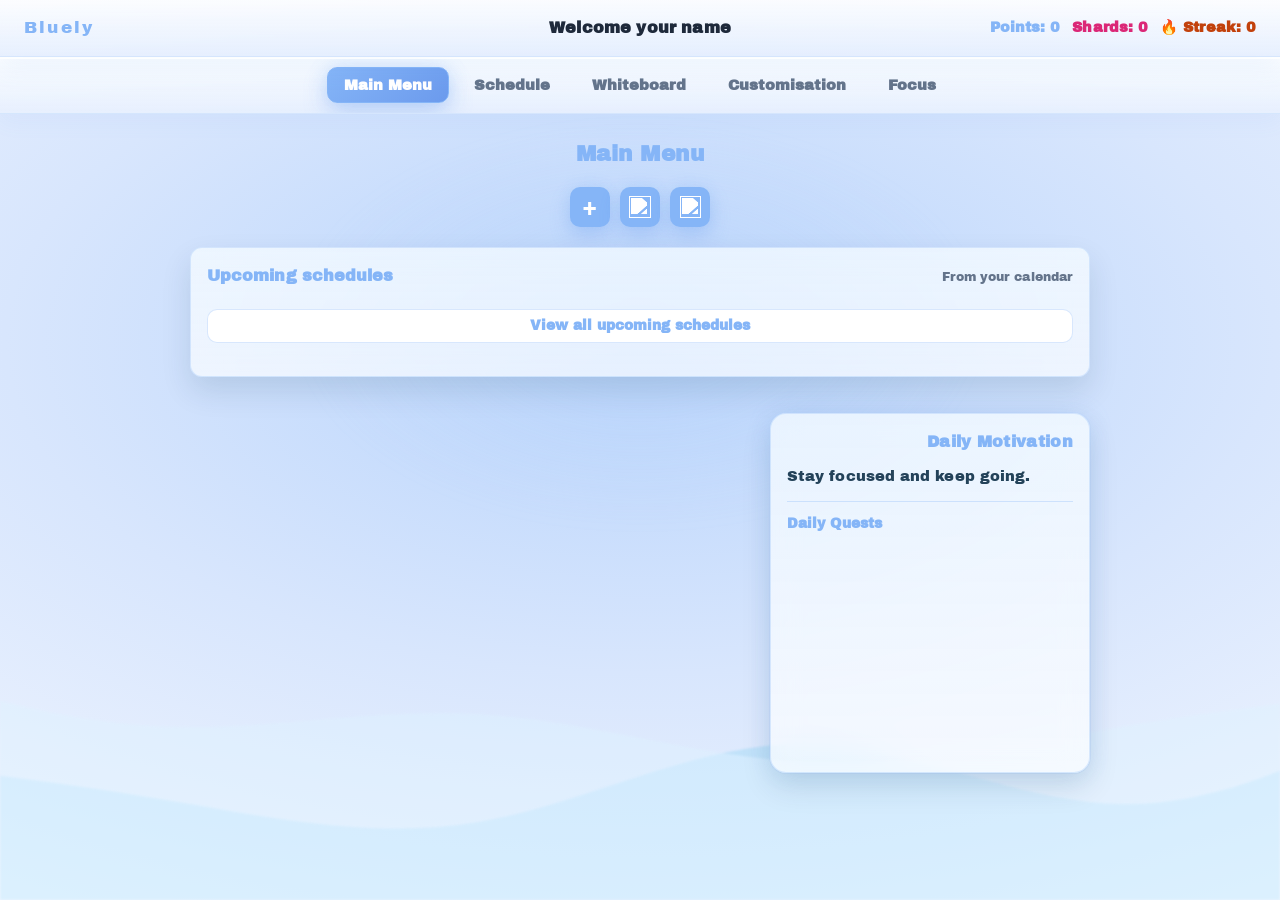
==== commit ec6fe88a: "Add files via upload" ====
--- a/index.html
+++ b/index.html
@@ -4,101 +4,10 @@
   <meta charset="UTF-8">
   <meta name="viewport" content="width=device-width, initial-scale=1.0">
   <title>Bluely</title>
-  <link rel="preconnect" href="https://fonts.googleapis.com">
-  <link rel="preconnect" href="https://fonts.gstatic.com" crossorigin>
-  <link href="https://fonts.googleapis.com/css2?family=Archivo+Black&display=swap" rel="stylesheet">
-  <link rel="stylesheet" href="styles.css">
+  <meta http-equiv="refresh" content="0;url=app.html">
+  <script>window.location.replace('app.html');</script>
 </head>
 <body>
-  <div class="wave-bg" aria-hidden="true"></div>
-
-  <header class="header slide-up">
-    <h1 class="brand">Bluely</h1>
-    <p class="tagline">Organise your apps and schedule cleanly by Tidal Organising with Tidal Organiser</p>
-  </header>
-
-  <main class="main">
-    <section class="intro slide-up">
-      <p class="intro-text">Organise your apps and schedule cleanly by <em>Tidal Organising</em> with Tidal Organiser.</p>
-    </section>
-
-    <section class="panel slide-up">
-      <h2 class="section-title">What is Tidal Organiser?</h2>
-      <p class="body-text">
-        Tidal Organiser is a clean, calm way to group your apps, plan what you’ll do next, and keep your day flowing.
-        Think of it as a simple system: collect → organise → focus → reset.
-      </p>
-    </section>
-
-    <section class="panel slide-up">
-      <h2 class="section-title">What you can do</h2>
-      <div class="feature-grid">
-        <article class="feature-card">
-          <h3 class="feature-title">Group apps by purpose</h3>
-          <p class="feature-text">Work, Study, Creative, Admin, Social — keep your apps in tidy sets.</p>
-        </article>
-        <article class="feature-card">
-          <h3 class="feature-title">Build a clean routine</h3>
-          <p class="feature-text">Create a simple “start / focus / finish” flow you can repeat daily.</p>
-        </article>
-        <article class="feature-card">
-          <h3 class="feature-title">Plan without clutter</h3>
-          <p class="feature-text">Keep only what matters on screen so you can act, not overthink.</p>
-        </article>
-        <article class="feature-card">
-          <h3 class="feature-title">Reset between tasks</h3>
-          <p class="feature-text">Use a quick reset to close tabs, clear distractions, and switch contexts.</p>
-        </article>
-      </div>
-    </section>
-
-    <section class="panel slide-up">
-      <h2 class="section-title">Examples (Tidal Organising)</h2>
-
-      <div class="example">
-        <h3 class="example-title">Example: Study session</h3>
-        <ol class="steps">
-          <li><strong>Collect</strong> the apps you’ll actually use (notes, docs, timer).</li>
-          <li><strong>Organise</strong> into a “Study” set so it’s always ready.</li>
-          <li><strong>Focus</strong> on one task at a time — no extra apps open.</li>
-          <li><strong>Reset</strong> at the end so the next session starts clean.</li>
-        </ol>
-      </div>
-
-      <div class="example">
-        <h3 class="example-title">Example: Work admin day</h3>
-        <ol class="steps">
-          <li><strong>Group</strong> mail, calendar, docs, and messaging together.</li>
-          <li><strong>Batch</strong> tasks: reply → schedule → file → finish.</li>
-          <li><strong>Close out</strong> with a reset so work doesn’t spill into your evening.</li>
-        </ol>
-      </div>
-
-      <div class="example">
-        <h3 class="example-title">Example: Creative flow</h3>
-        <ol class="steps">
-          <li><strong>Warm up</strong> with references and inspiration.</li>
-          <li><strong>Create</strong> with only your core tools open.</li>
-          <li><strong>Publish</strong> and archive files into a tidy place.</li>
-        </ol>
-      </div>
-    </section>
-
-    <section class="panel cta slide-up">
-      <h2 class="section-title">Ready to organise?</h2>
-      <p class="body-text">
-        Start small: pick one part of your day and organise it with Tidal Organiser. Clean sets. Clear schedule. Calm momentum.
-      </p>
-    </section>
-  </main>
-  <a href="app.html" id="open-app-btn" class="floating-signin-btn" title="Open app">Open app</a>
-  <script src="slide-up.js"></script>
-  <script>
-    (function () {
-      var btn = document.getElementById('open-app-btn');
-      if (!btn) return;
-      btn.href = new URL('app.html', window.location.href).href;
-    })();
-  </script>
+  <p><a href="app.html">Continue to Bluely</a></p>
 </body>
 </html>
